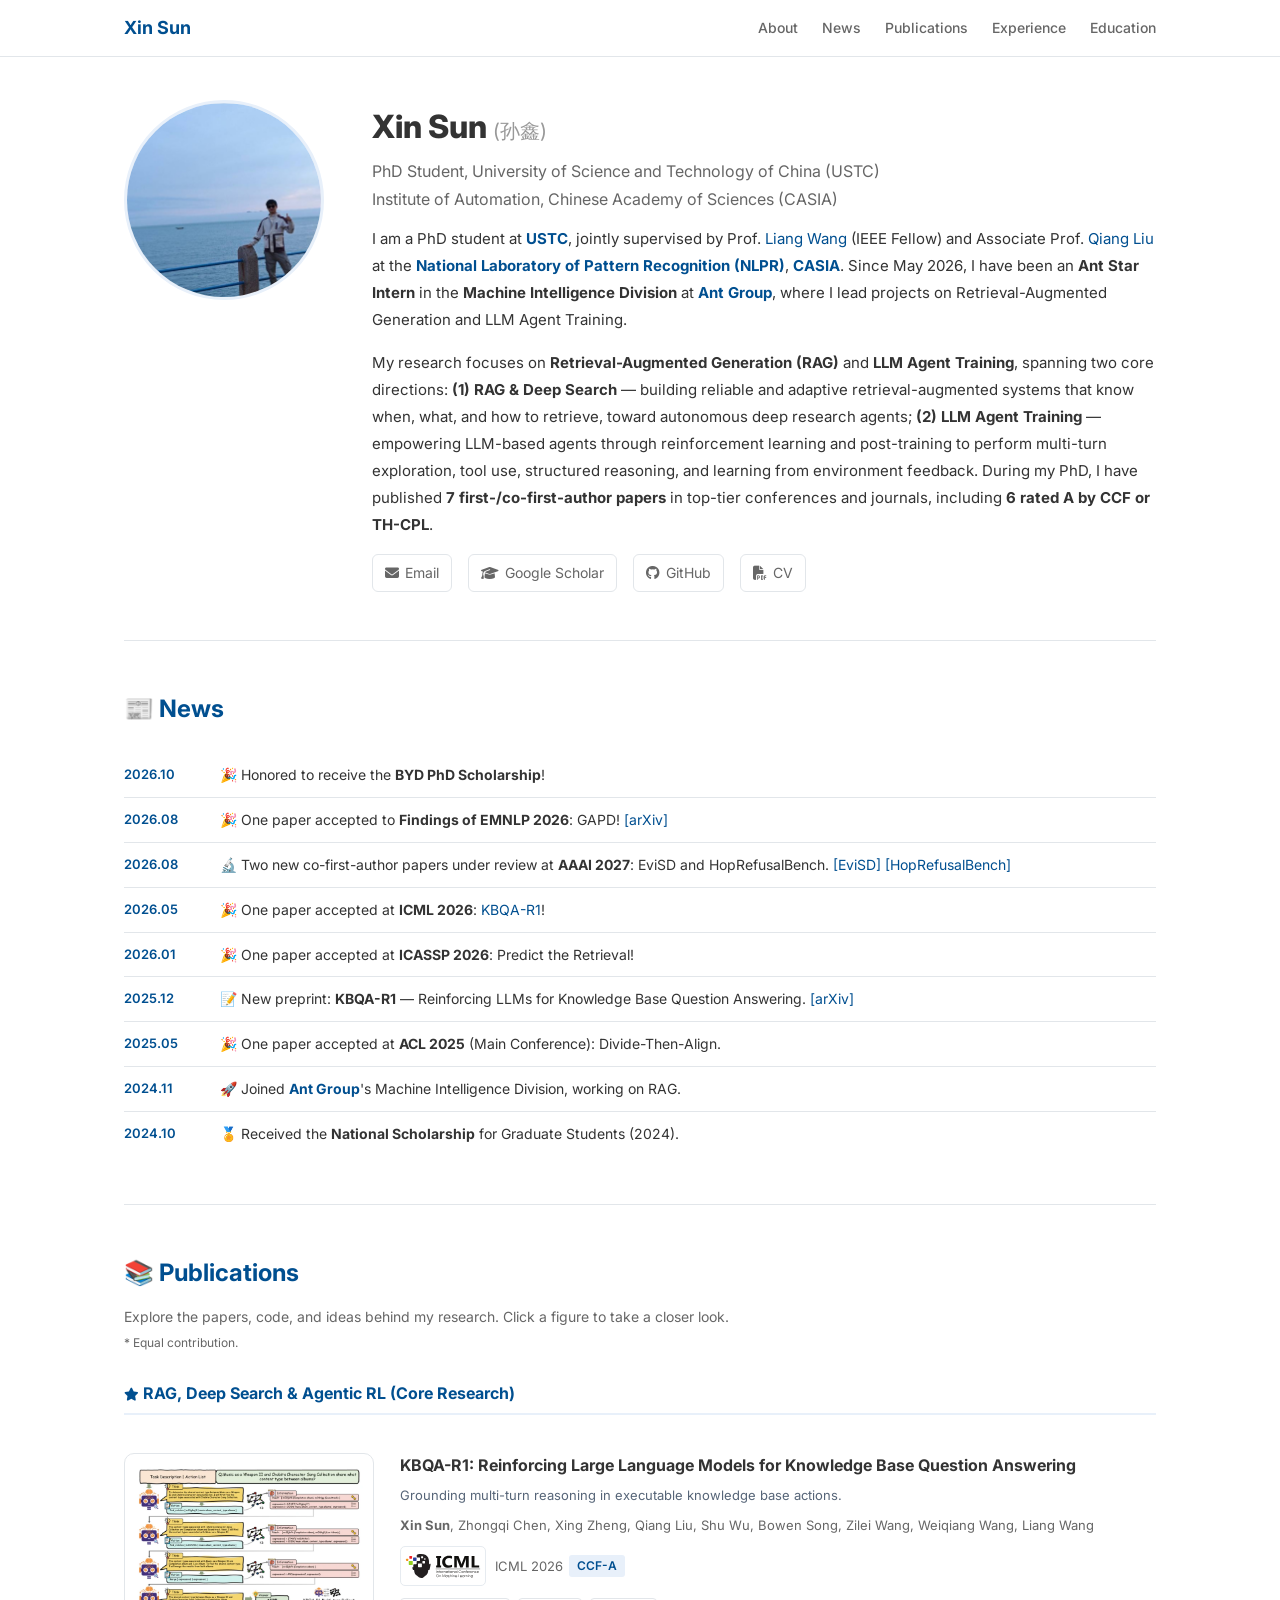
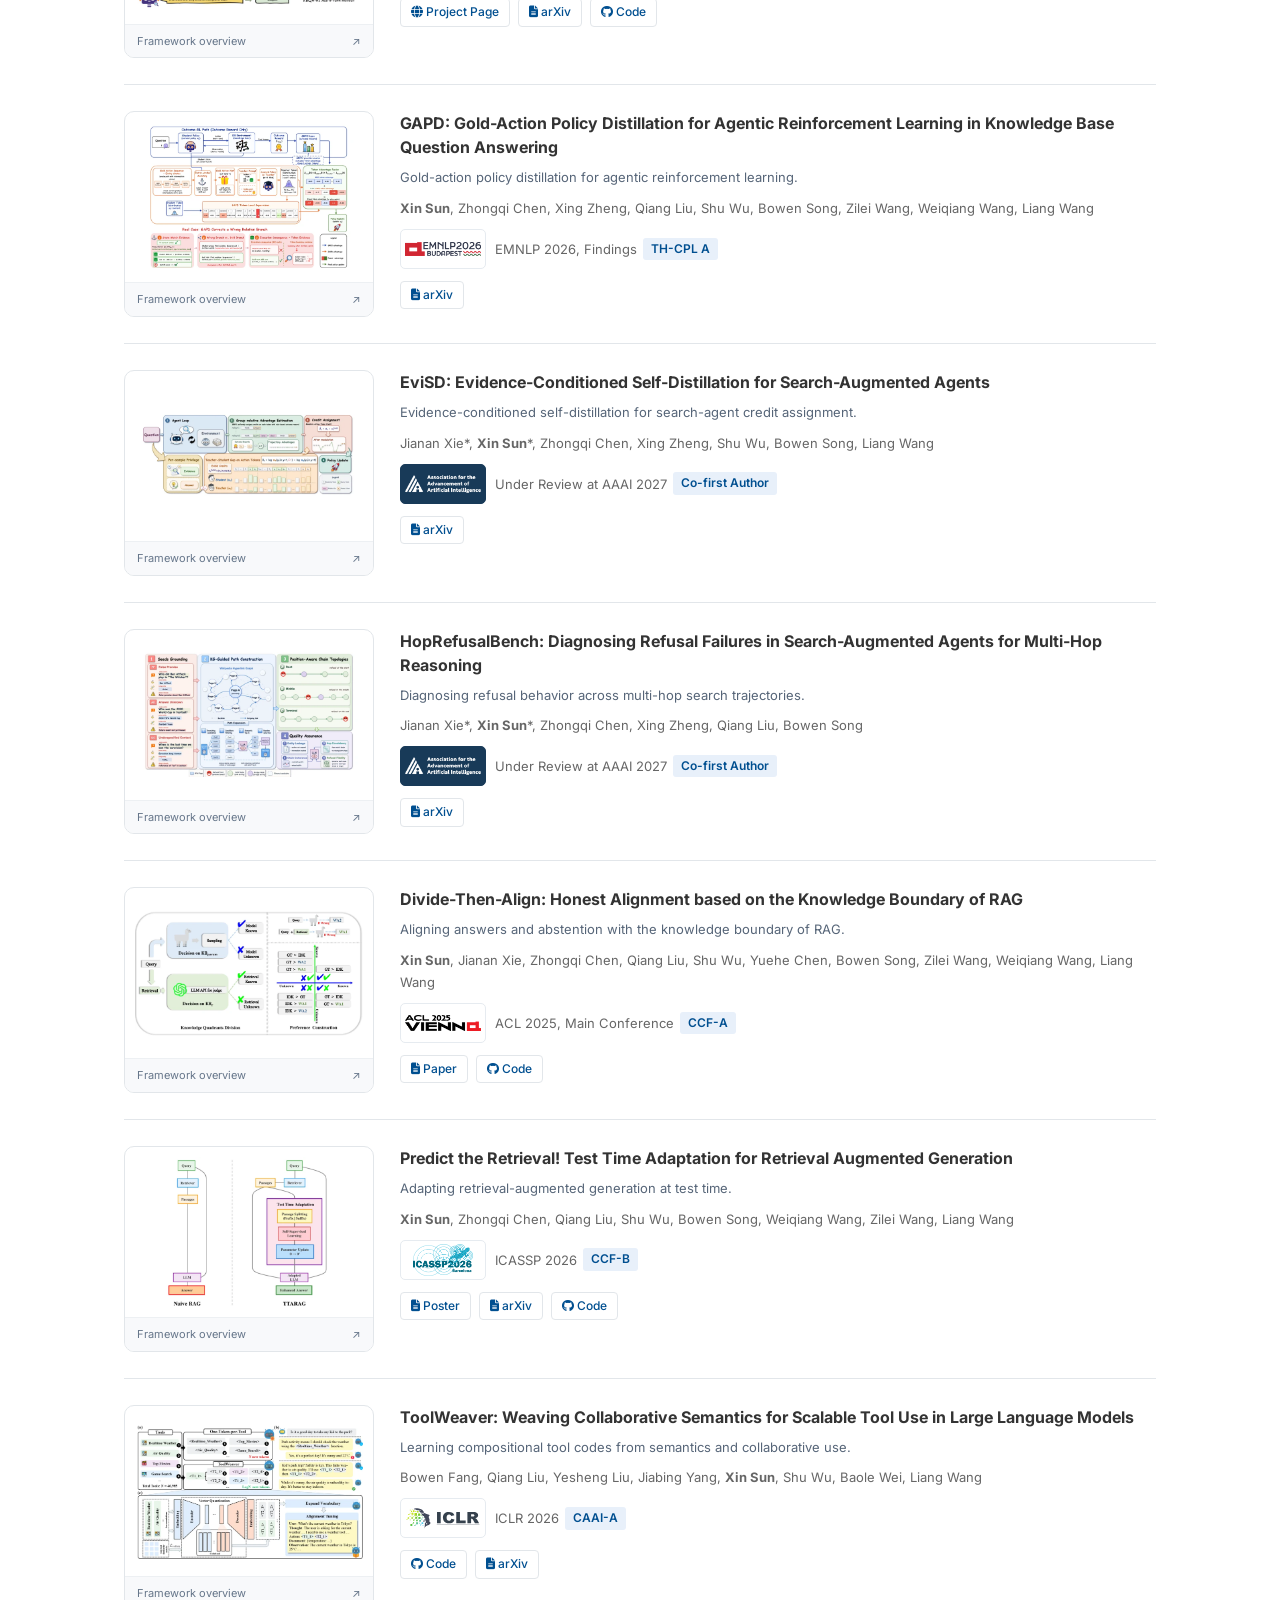
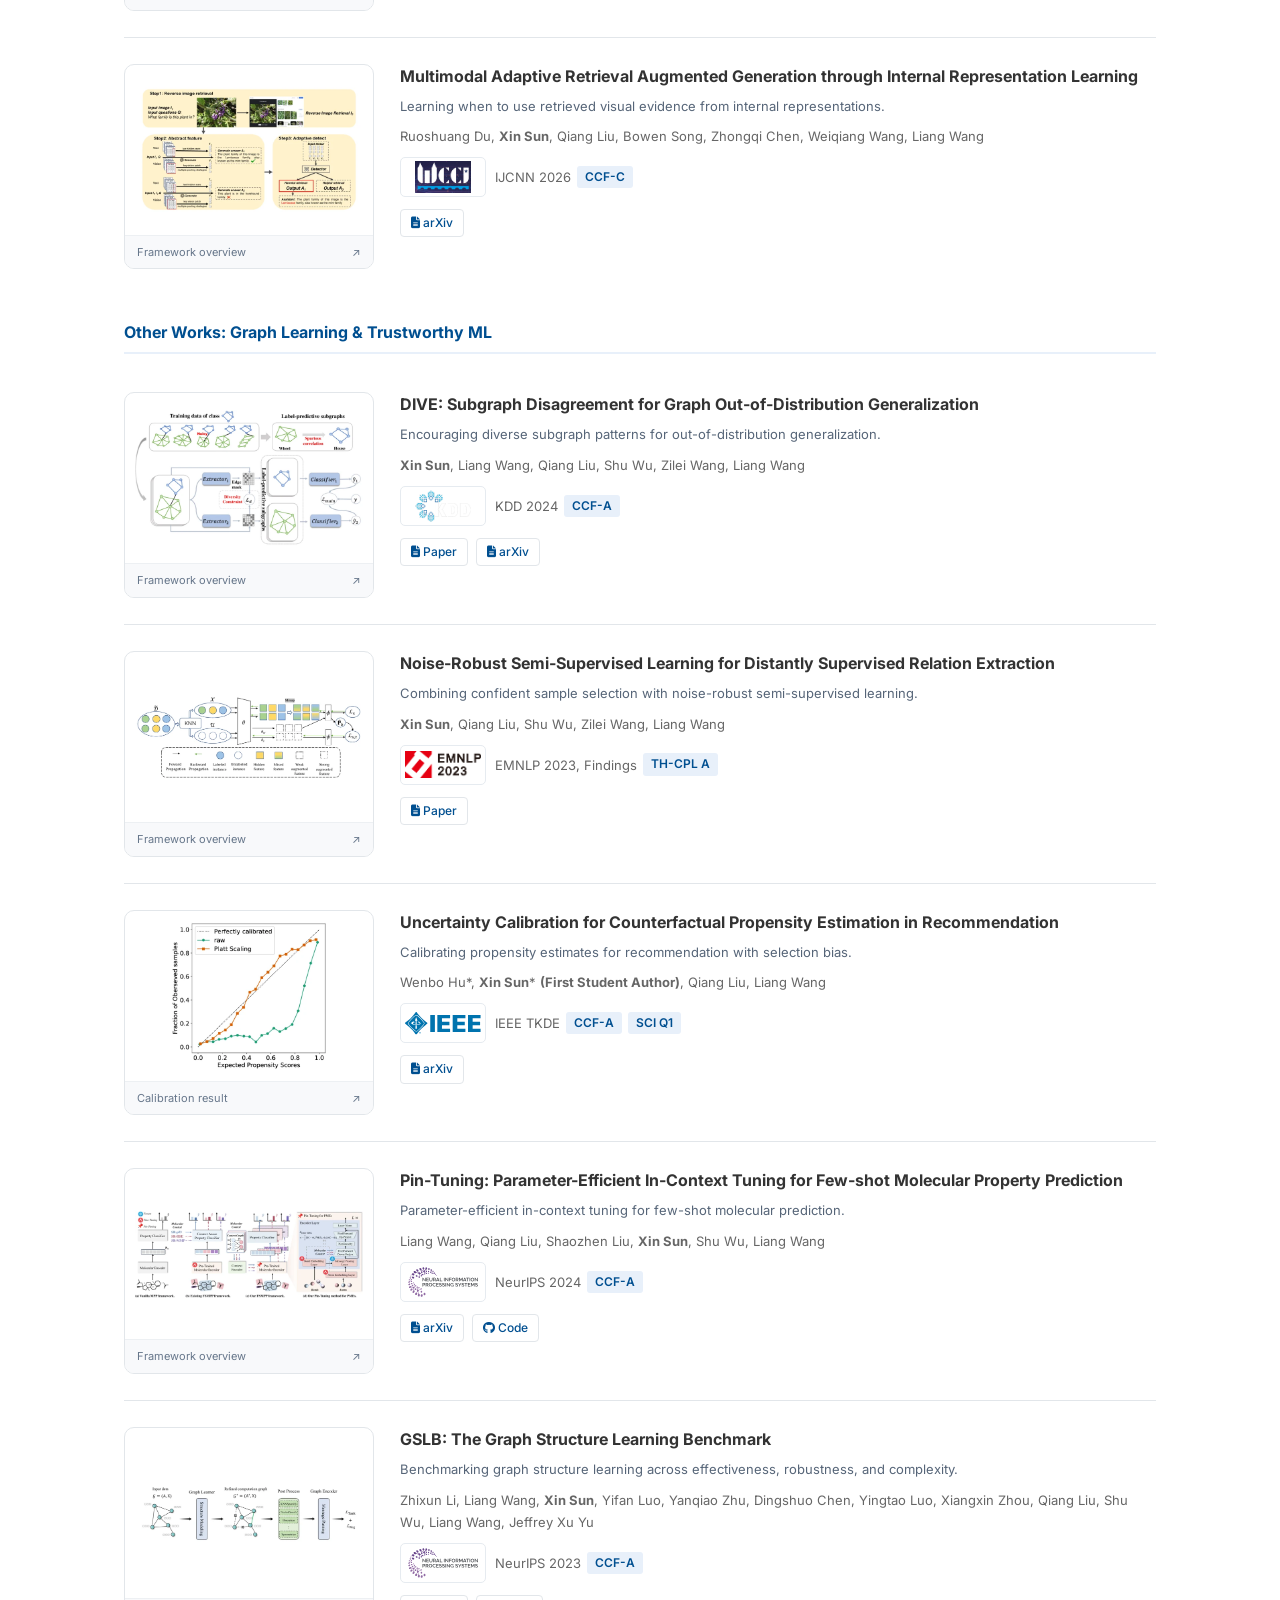
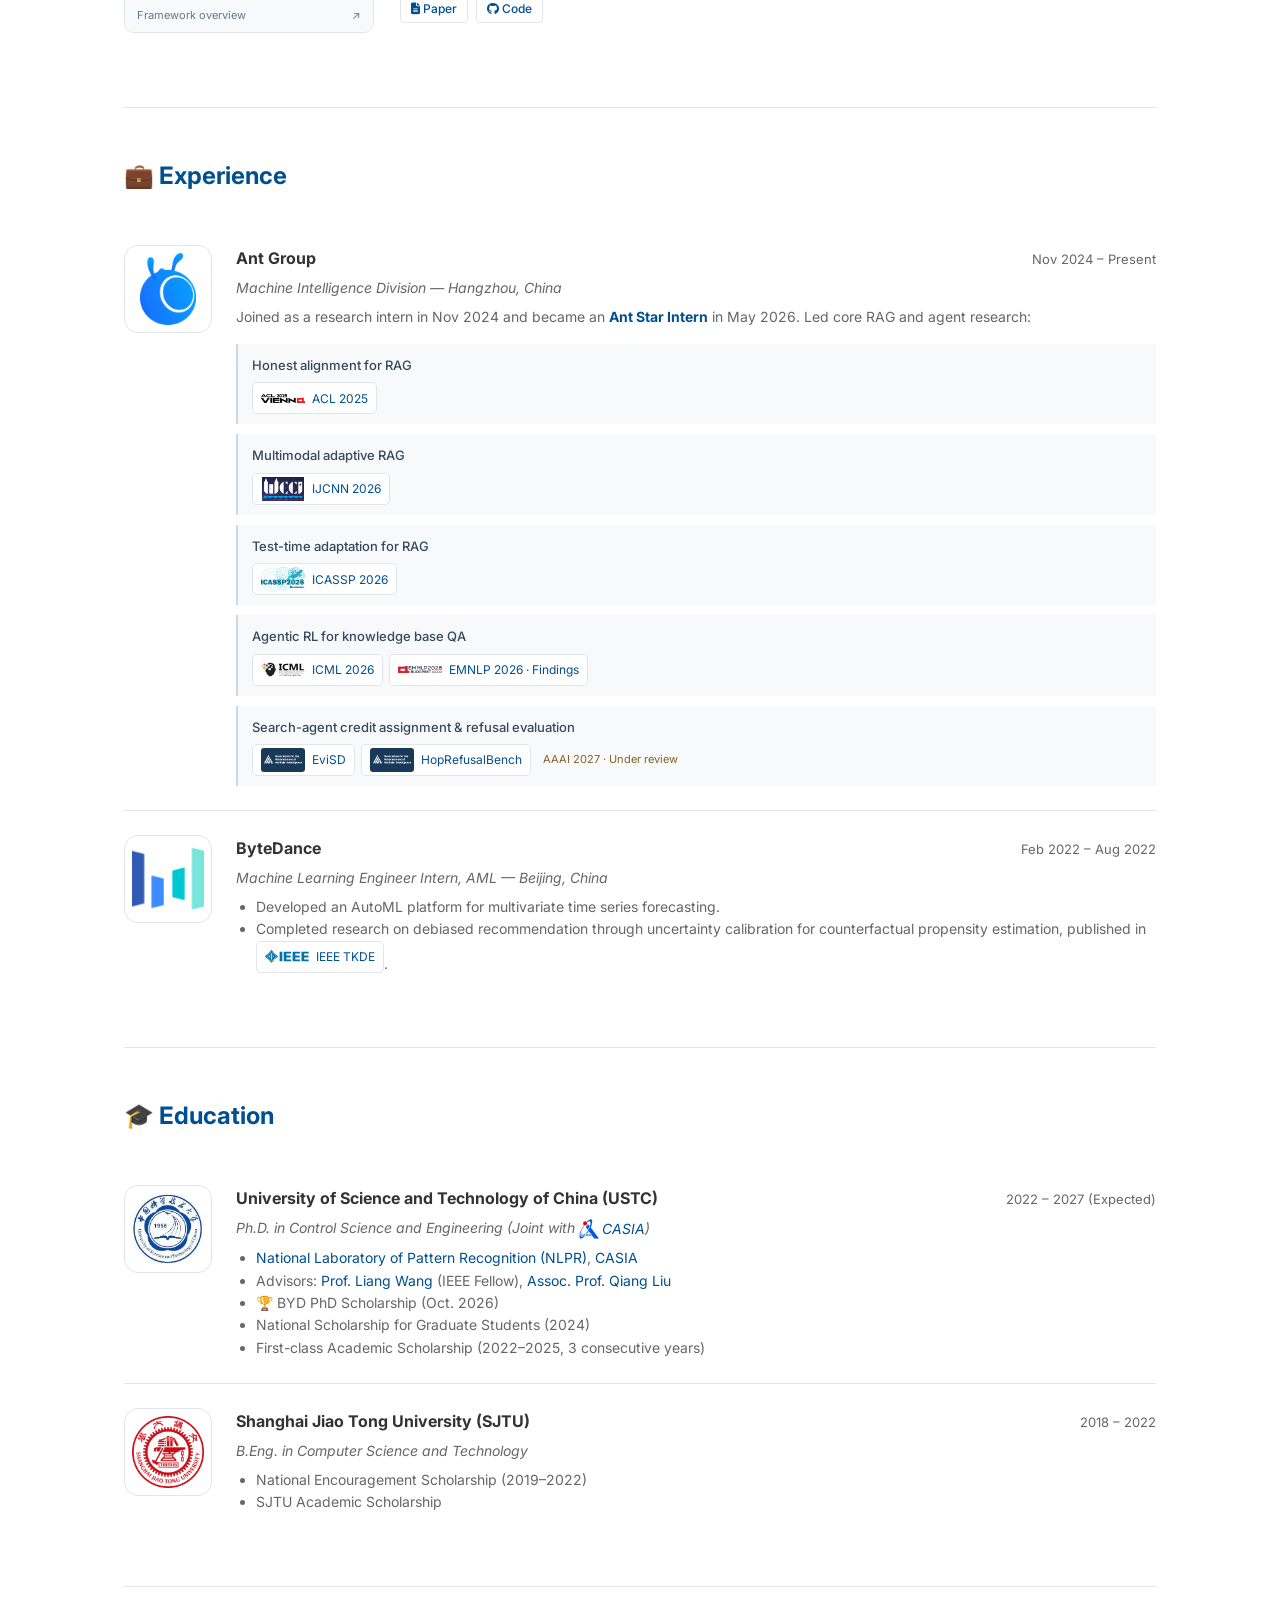
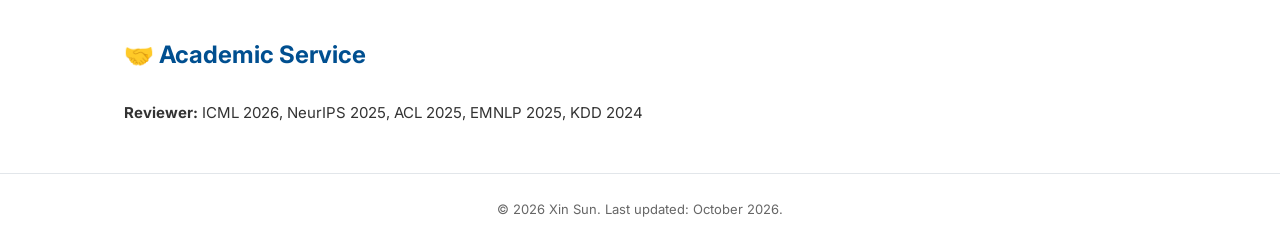
==== index.html @ b49655eb "Add expressive emoji accents across homepage" ====
<!DOCTYPE html>
<html lang="en">
<head>
  <meta charset="UTF-8">
  <meta name="viewport" content="width=device-width, initial-scale=1.0">
  <title>Xin Sun - Academic Homepage</title>
  <meta name="description" content="Xin Sun's academic homepage. PhD student at USTC &amp; CASIA and Ant Star Intern since May 2026 in Ant Group's Machine Intelligence Division, researching RAG, Agentic RL Training, and Post-Training.">
  <link rel="preconnect" href="https://fonts.googleapis.com">
  <link href="https://fonts.googleapis.com/css2?family=Inter:wght@400;500;600;700;800&amp;display=swap" rel="stylesheet">
  <link rel="stylesheet" href="https://cdnjs.cloudflare.com/ajax/libs/font-awesome/6.5.1/css/all.min.css">
  <link rel="stylesheet" href="css/style.css">
</head>
<body>
<a class="skip-link" href="#about">Skip to content</a>

<!-- ========== Nav ========== -->
<nav>
  <div class="nav-inner">
    <a href="#" class="nav-name">Xin Sun</a>
    <button class="nav-toggle" aria-label="Toggle navigation" aria-expanded="false" aria-controls="nav-links">&#9776;</button>
    <ul class="nav-links" id="nav-links">
      <li><a href="#about">About</a></li>
      <li><a href="#news">News</a></li>
      <li><a href="#publications">Publications</a></li>
      <li><a href="#experience">Experience</a></li>
      <li><a href="#education">Education</a></li>
    </ul>
  </div>
</nav>

<!-- ========== Hero / About ========== -->
<div class="container">
<section class="hero" id="about">
  <img src="images/profile.jpg" alt="Xin Sun" class="hero-photo">
  <div class="hero-info">
    <h1>Xin Sun <span style="font-size:20px; font-weight:400; color:#999;">(&#23385;&#37995;)</span></h1>
    <p class="subtitle">PhD Student, University of Science and Technology of China (USTC)<br>
    Institute of Automation, Chinese Academy of Sciences (CASIA)</p>
    <p class="bio">
      I am a PhD student at <a href="https://www.ustc.edu.cn/" target="_blank" rel="noopener noreferrer"><strong>USTC</strong></a>, jointly supervised by Prof. <a href="https://scholar.google.com/citations?user=8kzzUboAAAAJ" target="_blank" rel="noopener noreferrer">Liang Wang</a> (IEEE Fellow) and Associate Prof. <a href="https://people.ucas.edu.cn/~qiangliu" target="_blank" rel="noopener noreferrer">Qiang Liu</a> at the <a href="http://www.nlpr.ia.ac.cn/" target="_blank" rel="noopener noreferrer"><strong>National Laboratory of Pattern Recognition (NLPR)</strong></a>, <a href="https://ia.cas.cn/" target="_blank" rel="noopener noreferrer"><strong>CASIA</strong></a>. Since May 2026, I have been an <strong>Ant Star Intern</strong> in the <strong>Machine Intelligence Division</strong> at <a href="https://www.antgroup.com/" target="_blank" rel="noopener noreferrer"><strong>Ant Group</strong></a>, where I lead projects on Retrieval-Augmented Generation and LLM Agent Training.
    </p>
    <p class="bio">
      My research focuses on <strong>Retrieval-Augmented Generation (RAG)</strong> and <strong>LLM Agent Training</strong>, spanning two core directions:
      <strong>(1) RAG &amp; Deep Search</strong> &mdash; building reliable and adaptive retrieval-augmented systems that know when, what, and how to retrieve, toward autonomous deep research agents;
      <strong>(2) LLM Agent Training</strong> &mdash; empowering LLM-based agents through reinforcement learning and post-training to perform multi-turn exploration, tool use, structured reasoning, and learning from environment feedback.
      During my PhD, I have published <strong>7 first-/co-first-author papers</strong> in top-tier conferences and journals, including <strong>6 rated A by CCF or TH-CPL</strong>.
    </p>
    <div class="hero-links">
      <a href="mailto:xin.sun@cripac.ia.ac.cn"><i class="fas fa-envelope"></i> Email</a>
      <a href="https://scholar.google.com/citations?user=x2aQKE4AAAAJ" target="_blank" rel="noopener noreferrer"><i class="fas fa-graduation-cap"></i> Google Scholar</a>
      <a href="https://github.com/sunxin000" target="_blank" rel="noopener noreferrer"><i class="fab fa-github"></i> GitHub</a>
      <a href="files/resume.pdf" target="_blank" rel="noopener noreferrer"><i class="fas fa-file-pdf"></i> CV</a>
    </div>
  </div>
</section>

<!-- ========== News ========== -->
<section id="news">
  <h2 class="section-title"><span aria-hidden="true">📰</span> News</h2>
  <ul class="news-list">
    <li><span class="news-date">2026.10</span> <span>🎉 Honored to receive the <strong>BYD PhD Scholarship</strong>!</span></li>
    <li><span class="news-date">2026.08</span> <span>🎉 One paper accepted to <strong>Findings of EMNLP 2026</strong>: GAPD! <a href="https://arxiv.org/abs/2605.29584" target="_blank" rel="noopener noreferrer">[arXiv]</a></span></li>
    <li><span class="news-date">2026.08</span> <span>🔬 Two new co-first-author papers under review at <strong>AAAI 2027</strong>: EviSD and HopRefusalBench. <a href="https://arxiv.org/abs/2608.01359" target="_blank" rel="noopener noreferrer">[EviSD]</a> <a href="https://arxiv.org/abs/2608.01358" target="_blank" rel="noopener noreferrer">[HopRefusalBench]</a></span></li>
    <li><span class="news-date">2026.05</span> <span>🎉 One paper accepted at <strong>ICML 2026</strong>: <a href="https://sunxin000.github.io/KBQA-R1/" target="_blank" rel="noopener noreferrer">KBQA-R1</a>!</span></li>
    <li><span class="news-date">2026.01</span> <span>🎉 One paper accepted at <strong>ICASSP 2026</strong>: Predict the Retrieval!</span></li>
    <li><span class="news-date">2025.12</span> <span>📝 New preprint: <strong>KBQA-R1</strong> &mdash; Reinforcing LLMs for Knowledge Base Question Answering. <a href="https://arxiv.org/abs/2512.10999" target="_blank" rel="noopener noreferrer">[arXiv]</a></span></li>
    <li><span class="news-date">2025.05</span> <span>🎉 One paper accepted at <strong>ACL 2025</strong> (Main Conference): Divide-Then-Align.</span></li>
    <li><span class="news-date">2024.11</span> <span>🚀 Joined <a href="https://www.antgroup.com/" target="_blank" rel="noopener noreferrer"><strong>Ant Group</strong></a>'s Machine Intelligence Division, working on RAG.</span></li>
    <li><span class="news-date">2024.10</span> <span>🏅 Received the <strong>National Scholarship</strong> for Graduate Students (2024).</span></li>
  </ul>
</section>

<!-- ========== Publications ========== -->
<section id="publications">
  <h2 class="section-title"><span aria-hidden="true">📚</span> Publications</h2>
  <p class="section-note">Explore the papers, code, and ideas behind my research. Click a figure to take a closer look. <span>* Equal contribution.</span></p>

  <div class="pub-group-title"><i class="fas fa-star" style="font-size:13px;"></i> RAG, Deep Search &amp; Agentic RL (Core Research)</div>
  <ul class="pub-list">

    <li class="pub-item" id="pub-kbqa-r1">
      <a class="pub-figure" href="images/publications/kbqa-r1.webp" data-figure data-caption="KBQA-R1: Reinforcing Large Language Models for Knowledge Base Question Answering — Framework overview" aria-label="Enlarge KBQA-R1: Reinforcing Large Language Models for Knowledge Base Question Answering figure">
        <img src="images/publications/kbqa-r1-thumb.webp" alt="Grounding multi-turn reasoning in executable knowledge base actions. Framework overview from the paper." width="680" height="460" loading="lazy" decoding="async">
        <span>Framework overview <span aria-hidden="true">↗</span></span>
      </a>
      <div class="pub-details"><h3 class="pub-title"><a href="https://arxiv.org/abs/2512.10999" target="_blank" rel="noopener noreferrer">KBQA-R1: Reinforcing Large Language Models for Knowledge Base Question Answering</a></h3>
      <p class="pub-summary">Grounding multi-turn reasoning in executable knowledge base actions.</p>
      <div class="pub-authors"><strong>Xin Sun</strong>, Zhongqi Chen, Xing Zheng, Qiang Liu, Shu Wu, Bowen Song, Zilei Wang, Weiqiang Wang, Liang Wang</div>
      <div class="pub-venue"><a href="https://icml.cc/Conferences/2026" class="venue-logo" target="_blank" rel="noopener noreferrer"><img src="images/logos/icml.svg" alt="ICML logo" loading="lazy" width="76" height="32"></a>ICML 2026 <span class="venue-tag">CCF-A</span></div>
      <div class="pub-links">
        <a href="https://sunxin000.github.io/KBQA-R1/" target="_blank" rel="noopener noreferrer"><i class="fas fa-globe" aria-hidden="true"></i> Project Page</a>
        <a href="https://arxiv.org/abs/2512.10999" target="_blank" rel="noopener noreferrer"><i class="fas fa-file-alt"></i> arXiv</a>
        <a href="https://github.com/sunxin000/kbqa-r1" target="_blank" rel="noopener noreferrer"><i class="fab fa-github"></i> Code</a>
      </div></div>
    </li>

    <li class="pub-item" id="pub-gapd">
      <a class="pub-figure" href="images/publications/gapd.webp" data-figure data-caption="GAPD: Gold-Action Policy Distillation for Agentic Reinforcement Learning in Knowledge Base Question Answering — Framework overview" aria-label="Enlarge GAPD: Gold-Action Policy Distillation for Agentic Reinforcement Learning in Knowledge Base Question Answering figure">
        <img src="images/publications/gapd-thumb.webp" alt="Gold-action policy distillation for agentic reinforcement learning. Framework overview from the paper." width="680" height="460" loading="lazy" decoding="async">
        <span>Framework overview <span aria-hidden="true">↗</span></span>
      </a>
      <div class="pub-details"><h3 class="pub-title"><a href="https://arxiv.org/abs/2605.29584" target="_blank" rel="noopener noreferrer">GAPD: Gold-Action Policy Distillation for Agentic Reinforcement Learning in Knowledge Base Question Answering</a></h3>
      <p class="pub-summary">Gold-action policy distillation for agentic reinforcement learning.</p>
      <div class="pub-authors"><strong>Xin Sun</strong>, Zhongqi Chen, Xing Zheng, Qiang Liu, Shu Wu, Bowen Song, Zilei Wang, Weiqiang Wang, Liang Wang</div>
      <div class="pub-venue"><a href="https://2026.emnlp.org/" class="venue-logo" target="_blank" rel="noopener noreferrer"><img src="images/logos/emnlp2026.png" alt="EMNLP logo" loading="lazy" width="76" height="32"></a>EMNLP 2026, Findings <span class="venue-tag">TH-CPL A</span></div>
      <div class="pub-links">
        <a href="https://arxiv.org/abs/2605.29584" target="_blank" rel="noopener noreferrer"><i class="fas fa-file-alt"></i> arXiv</a>
      </div></div>
    </li>

    <li class="pub-item" id="pub-evisd">
      <a class="pub-figure" href="images/publications/evisd.webp" data-figure data-caption="EviSD: Evidence-Conditioned Self-Distillation for Search-Augmented Agents — Framework overview" aria-label="Enlarge EviSD: Evidence-Conditioned Self-Distillation for Search-Augmented Agents figure">
        <img src="images/publications/evisd-thumb.webp" alt="Evidence-conditioned self-distillation for search-agent credit assignment. Framework overview from the paper." width="680" height="460" loading="lazy" decoding="async">
        <span>Framework overview <span aria-hidden="true">↗</span></span>
      </a>
      <div class="pub-details"><h3 class="pub-title"><a href="https://arxiv.org/abs/2608.01359" target="_blank" rel="noopener noreferrer">EviSD: Evidence-Conditioned Self-Distillation for Search-Augmented Agents</a></h3>
      <p class="pub-summary">Evidence-conditioned self-distillation for search-agent credit assignment.</p>
      <div class="pub-authors">Jianan Xie*, <strong>Xin Sun</strong>*, Zhongqi Chen, Xing Zheng, Shu Wu, Bowen Song, Liang Wang</div>
      <div class="pub-venue"><a href="https://aaai.org/" class="venue-logo venue-logo-dark" target="_blank" rel="noopener noreferrer"><img src="images/logos/aaai.png" alt="AAAI logo" loading="lazy" width="76" height="32"></a>Under Review at AAAI 2027 <span class="venue-tag">Co-first Author</span></div>
      <div class="pub-links">
        <a href="https://arxiv.org/abs/2608.01359" target="_blank" rel="noopener noreferrer"><i class="fas fa-file-alt"></i> arXiv</a>
      </div></div>
    </li>

    <li class="pub-item" id="pub-hoprefusalbench">
      <a class="pub-figure" href="images/publications/hoprefusalbench.webp" data-figure data-caption="HopRefusalBench: Diagnosing Refusal Failures in Search-Augmented Agents for Multi-Hop Reasoning — Framework overview" aria-label="Enlarge HopRefusalBench: Diagnosing Refusal Failures in Search-Augmented Agents for Multi-Hop Reasoning figure">
        <img src="images/publications/hoprefusalbench-thumb.webp" alt="Diagnosing refusal behavior across multi-hop search trajectories. Framework overview from the paper." width="680" height="460" loading="lazy" decoding="async">
        <span>Framework overview <span aria-hidden="true">↗</span></span>
      </a>
      <div class="pub-details"><h3 class="pub-title"><a href="https://arxiv.org/abs/2608.01358" target="_blank" rel="noopener noreferrer">HopRefusalBench: Diagnosing Refusal Failures in Search-Augmented Agents for Multi-Hop Reasoning</a></h3>
      <p class="pub-summary">Diagnosing refusal behavior across multi-hop search trajectories.</p>
      <div class="pub-authors">Jianan Xie*, <strong>Xin Sun</strong>*, Zhongqi Chen, Xing Zheng, Qiang Liu, Bowen Song</div>
      <div class="pub-venue"><a href="https://aaai.org/" class="venue-logo venue-logo-dark" target="_blank" rel="noopener noreferrer"><img src="images/logos/aaai.png" alt="AAAI logo" loading="lazy" width="76" height="32"></a>Under Review at AAAI 2027 <span class="venue-tag">Co-first Author</span></div>
      <div class="pub-links">
        <a href="https://arxiv.org/abs/2608.01358" target="_blank" rel="noopener noreferrer"><i class="fas fa-file-alt"></i> arXiv</a>
      </div></div>
    </li>

    <li class="pub-item" id="pub-divide-then-align">
      <a class="pub-figure" href="images/publications/divide-then-align.webp" data-figure data-caption="Divide-Then-Align: Honest Alignment based on the Knowledge Boundary of RAG — Framework overview" aria-label="Enlarge Divide-Then-Align: Honest Alignment based on the Knowledge Boundary of RAG figure">
        <img src="images/publications/divide-then-align-thumb.webp" alt="Aligning answers and abstention with the knowledge boundary of RAG. Framework overview from the paper." width="680" height="460" loading="lazy" decoding="async">
        <span>Framework overview <span aria-hidden="true">↗</span></span>
      </a>
      <div class="pub-details"><h3 class="pub-title"><a href="https://aclanthology.org/2025.acl-long.561/" target="_blank" rel="noopener noreferrer">Divide-Then-Align: Honest Alignment based on the Knowledge Boundary of RAG</a></h3>
      <p class="pub-summary">Aligning answers and abstention with the knowledge boundary of RAG.</p>
      <div class="pub-authors"><strong>Xin Sun</strong>, Jianan Xie, Zhongqi Chen, Qiang Liu, Shu Wu, Yuehe Chen, Bowen Song, Zilei Wang, Weiqiang Wang, Liang Wang</div>
      <div class="pub-venue"><a href="https://2025.aclweb.org/" class="venue-logo" target="_blank" rel="noopener noreferrer"><img src="images/logos/acl2025.png" alt="ACL logo" loading="lazy" width="76" height="32"></a>ACL 2025, Main Conference <span class="venue-tag">CCF-A</span></div>
      <div class="pub-links">
        <a href="https://aclanthology.org/2025.acl-long.561/" target="_blank" rel="noopener noreferrer"><i class="fas fa-file-alt"></i> Paper</a>
        <a href="https://github.com/JiananXie/Divide-Then-Align" target="_blank" rel="noopener noreferrer"><i class="fab fa-github"></i> Code</a>
      </div></div>
    </li>

    <li class="pub-item" id="pub-ttarag">
      <a class="pub-figure" href="images/publications/ttarag.webp" data-figure data-caption="Predict the Retrieval! Test Time Adaptation for Retrieval Augmented Generation — Framework overview" aria-label="Enlarge Predict the Retrieval! Test Time Adaptation for Retrieval Augmented Generation figure">
        <img src="images/publications/ttarag-thumb.webp" alt="Adapting retrieval-augmented generation at test time. Framework overview from the paper." width="680" height="460" loading="lazy" decoding="async">
        <span>Framework overview <span aria-hidden="true">↗</span></span>
      </a>
      <div class="pub-details"><h3 class="pub-title"><a href="https://arxiv.org/abs/2601.11443" target="_blank" rel="noopener noreferrer">Predict the Retrieval! Test Time Adaptation for Retrieval Augmented Generation</a></h3>
      <p class="pub-summary">Adapting retrieval-augmented generation at test time.</p>
      <div class="pub-authors"><strong>Xin Sun</strong>, Zhongqi Chen, Qiang Liu, Shu Wu, Bowen Song, Weiqiang Wang, Zilei Wang, Liang Wang</div>
      <div class="pub-venue"><a href="https://2026.ieeeicassp.org/" class="venue-logo" target="_blank" rel="noopener noreferrer"><img src="images/logos/icassp2026.png" alt="ICASSP logo" loading="lazy" width="76" height="32"></a>ICASSP 2026 <span class="venue-tag">CCF-B</span></div>
      <div class="pub-links"><a href="files/ttarag-poster.pdf" target="_blank" rel="noopener noreferrer"><i class="fas fa-file-alt" aria-hidden="true"></i> Poster</a>
        <a href="https://arxiv.org/abs/2601.11443" target="_blank" rel="noopener noreferrer"><i class="fas fa-file-alt"></i> arXiv</a>
        <a href="https://github.com/sunxin000/TTARAG" target="_blank" rel="noopener noreferrer"><i class="fab fa-github"></i> Code</a>
      </div></div>
    </li>

    <li class="pub-item" id="pub-toolweaver">
      <a class="pub-figure" href="images/publications/toolweaver.webp" data-figure data-caption="ToolWeaver: Weaving Collaborative Semantics for Scalable Tool Use in Large Language Models — Framework overview" aria-label="Enlarge ToolWeaver: Weaving Collaborative Semantics for Scalable Tool Use in Large Language Models figure">
        <img src="images/publications/toolweaver-thumb.webp" alt="Learning compositional tool codes from semantics and collaborative use. Framework overview from the paper." width="680" height="460" loading="lazy" decoding="async">
        <span>Framework overview <span aria-hidden="true">↗</span></span>
      </a>
      <div class="pub-details"><h3 class="pub-title"><a href="https://arxiv.org/abs/2601.21947" target="_blank" rel="noopener noreferrer">ToolWeaver: Weaving Collaborative Semantics for Scalable Tool Use in Large Language Models</a></h3>
      <p class="pub-summary">Learning compositional tool codes from semantics and collaborative use.</p>
      <div class="pub-authors">Bowen Fang, Qiang Liu, Yesheng Liu, Jiabing Yang, <strong>Xin Sun</strong>, Shu Wu, Baole Wei, Liang Wang</div>
      <div class="pub-venue"><a href="https://iclr.cc/Conferences/2026" class="venue-logo" target="_blank" rel="noopener noreferrer"><img src="images/logos/iclr.svg" alt="ICLR logo" loading="lazy" width="76" height="32"></a>ICLR 2026 <span class="venue-tag">CAAI-A</span></div>
      <div class="pub-links"><a href="https://github.com/Fwibo/ToolWeaver" target="_blank" rel="noopener noreferrer"><i class="fab fa-github" aria-hidden="true"></i> Code</a>
        <a href="https://arxiv.org/abs/2601.21947" target="_blank" rel="noopener noreferrer"><i class="fas fa-file-alt"></i> arXiv</a>
      </div></div>
    </li>

    <li class="pub-item" id="pub-multimodal-rag">
      <a class="pub-figure" href="images/publications/multimodal-rag.webp" data-figure data-caption="Multimodal Adaptive Retrieval Augmented Generation through Internal Representation Learning — Framework overview" aria-label="Enlarge Multimodal Adaptive Retrieval Augmented Generation through Internal Representation Learning figure">
        <img src="images/publications/multimodal-rag-thumb.webp" alt="Learning when to use retrieved visual evidence from internal representations. Framework overview from the paper." width="680" height="460" loading="lazy" decoding="async">
        <span>Framework overview <span aria-hidden="true">↗</span></span>
      </a>
      <div class="pub-details"><h3 class="pub-title"><a href="https://arxiv.org/abs/2603.00511" target="_blank" rel="noopener noreferrer">Multimodal Adaptive Retrieval Augmented Generation through Internal Representation Learning</a></h3>
      <p class="pub-summary">Learning when to use retrieved visual evidence from internal representations.</p>
      <div class="pub-authors">Ruoshuang Du, <strong>Xin Sun</strong>, Qiang Liu, Bowen Song, Zhongqi Chen, Weiqiang Wang, Liang Wang</div>
      <div class="pub-venue"><a href="https://attend.ieee.org/wcci-2026/" class="venue-logo" target="_blank" rel="noopener noreferrer"><img src="images/logos/wcci2026.png" alt="WCCI 2026 logo (IJCNN host congress)" loading="lazy" width="76" height="32"></a>IJCNN 2026 <span class="venue-tag">CCF-C</span></div>
      <div class="pub-links">
        <a href="https://arxiv.org/abs/2603.00511" target="_blank" rel="noopener noreferrer"><i class="fas fa-file-alt"></i> arXiv</a>
      </div></div>
    </li>

  </ul>

  <div class="pub-group-title">Other Works: Graph Learning &amp; Trustworthy ML</div>
  <ul class="pub-list">

    <li class="pub-item" id="pub-dive">
      <a class="pub-figure" href="images/publications/dive.webp" data-figure data-caption="DIVE: Subgraph Disagreement for Graph Out-of-Distribution Generalization — Framework overview" aria-label="Enlarge DIVE: Subgraph Disagreement for Graph Out-of-Distribution Generalization figure">
        <img src="images/publications/dive-thumb.webp" alt="Encouraging diverse subgraph patterns for out-of-distribution generalization. Framework overview from the paper." width="680" height="460" loading="lazy" decoding="async">
        <span>Framework overview <span aria-hidden="true">↗</span></span>
      </a>
      <div class="pub-details"><h3 class="pub-title"><a href="https://doi.org/10.1145/3637528.3671878" target="_blank" rel="noopener noreferrer">DIVE: Subgraph Disagreement for Graph Out-of-Distribution Generalization</a></h3>
      <p class="pub-summary">Encouraging diverse subgraph patterns for out-of-distribution generalization.</p>
      <div class="pub-authors"><strong>Xin Sun</strong>, Liang Wang, Qiang Liu, Shu Wu, Zilei Wang, Liang Wang</div>
      <div class="pub-venue"><a href="https://kdd2024.kdd.org/" class="venue-logo" target="_blank" rel="noopener noreferrer"><img src="images/logos/kdd.png" alt="KDD logo" loading="lazy" width="76" height="32"></a>KDD 2024 <span class="venue-tag">CCF-A</span></div>
      <div class="pub-links"><a href="https://doi.org/10.1145/3637528.3671878" target="_blank" rel="noopener noreferrer"><i class="fas fa-file-alt" aria-hidden="true"></i> Paper</a><a href="https://arxiv.org/abs/2408.04400" target="_blank" rel="noopener noreferrer"><i class="fas fa-file-alt" aria-hidden="true"></i> arXiv</a></div></div>
    </li>

    <li class="pub-item" id="pub-sslre">
      <a class="pub-figure" href="images/publications/sslre.webp" data-figure data-caption="Noise-Robust Semi-Supervised Learning for Distantly Supervised Relation Extraction — Framework overview" aria-label="Enlarge Noise-Robust Semi-Supervised Learning for Distantly Supervised Relation Extraction figure">
        <img src="images/publications/sslre-thumb.webp" alt="Combining confident sample selection with noise-robust semi-supervised learning. Framework overview from the paper." width="680" height="460" loading="lazy" decoding="async">
        <span>Framework overview <span aria-hidden="true">↗</span></span>
      </a>
      <div class="pub-details"><h3 class="pub-title"><a href="https://aclanthology.org/2023.findings-emnlp.876/" target="_blank" rel="noopener noreferrer">Noise-Robust Semi-Supervised Learning for Distantly Supervised Relation Extraction</a></h3>
      <p class="pub-summary">Combining confident sample selection with noise-robust semi-supervised learning.</p>
      <div class="pub-authors"><strong>Xin Sun</strong>, Qiang Liu, Shu Wu, Zilei Wang, Liang Wang</div>
      <div class="pub-venue"><a href="https://2023.emnlp.org/" class="venue-logo" target="_blank" rel="noopener noreferrer"><img src="images/logos/emnlp2023.png" alt="EMNLP logo" loading="lazy" width="76" height="32"></a>EMNLP 2023, Findings <span class="venue-tag">TH-CPL A</span></div>
      <div class="pub-links"><a href="https://aclanthology.org/2023.findings-emnlp.876/" target="_blank" rel="noopener noreferrer"><i class="fas fa-file-alt" aria-hidden="true"></i> Paper</a></div></div>
    </li>

    <li class="pub-item" id="pub-uncertainty-calibration">
      <a class="pub-figure" href="images/publications/uncertainty-calibration.webp" data-figure data-caption="Uncertainty Calibration for Counterfactual Propensity Estimation in Recommendation — Calibration result" aria-label="Enlarge Uncertainty Calibration for Counterfactual Propensity Estimation in Recommendation figure">
        <img src="images/publications/uncertainty-calibration-thumb.webp" alt="Calibrating propensity estimates for recommendation with selection bias. Calibration result from the paper." width="680" height="460" loading="lazy" decoding="async">
        <span>Calibration result <span aria-hidden="true">↗</span></span>
      </a>
      <div class="pub-details"><h3 class="pub-title"><a href="https://arxiv.org/abs/2303.12973" target="_blank" rel="noopener noreferrer">Uncertainty Calibration for Counterfactual Propensity Estimation in Recommendation</a></h3>
      <p class="pub-summary">Calibrating propensity estimates for recommendation with selection bias.</p>
      <div class="pub-authors">Wenbo Hu*, <strong>Xin Sun</strong>* <strong>(First Student Author)</strong>, Qiang Liu, Liang Wang</div>
      <div class="pub-venue"><a href="https://www.computer.org/csdl/journal/tk" class="venue-logo" target="_blank" rel="noopener noreferrer"><img src="images/logos/ieee.svg" alt="IEEE TKDE logo" loading="lazy" width="76" height="32"></a>IEEE TKDE <span class="venue-tag">CCF-A</span> <span class="venue-tag">SCI Q1</span></div>
      <div class="pub-links"><a href="https://arxiv.org/abs/2303.12973" target="_blank" rel="noopener noreferrer"><i class="fas fa-file-alt" aria-hidden="true"></i> arXiv</a></div></div>
    </li>

    <li class="pub-item" id="pub-pin-tuning">
      <a class="pub-figure" href="images/publications/pin-tuning.webp" data-figure data-caption="Pin-Tuning: Parameter-Efficient In-Context Tuning for Few-shot Molecular Property Prediction — Framework overview" aria-label="Enlarge Pin-Tuning: Parameter-Efficient In-Context Tuning for Few-shot Molecular Property Prediction figure">
        <img src="images/publications/pin-tuning-thumb.webp" alt="Parameter-efficient in-context tuning for few-shot molecular prediction. Framework overview from the paper." width="680" height="460" loading="lazy" decoding="async">
        <span>Framework overview <span aria-hidden="true">↗</span></span>
      </a>
      <div class="pub-details"><h3 class="pub-title"><a href="https://arxiv.org/abs/2411.01158" target="_blank" rel="noopener noreferrer">Pin-Tuning: Parameter-Efficient In-Context Tuning for Few-shot Molecular Property Prediction</a></h3>
      <p class="pub-summary">Parameter-efficient in-context tuning for few-shot molecular prediction.</p>
      <div class="pub-authors">Liang Wang, Qiang Liu, Shaozhen Liu, <strong>Xin Sun</strong>, Shu Wu, Liang Wang</div>
      <div class="pub-venue"><a href="https://neurips.cc/Conferences/2024" class="venue-logo" target="_blank" rel="noopener noreferrer"><img src="images/logos/neurips.svg" alt="NeurIPS logo" loading="lazy" width="76" height="32"></a>NeurIPS 2024 <span class="venue-tag">CCF-A</span></div>
      <div class="pub-links"><a href="https://arxiv.org/abs/2411.01158" target="_blank" rel="noopener noreferrer"><i class="fas fa-file-alt" aria-hidden="true"></i> arXiv</a><a href="https://github.com/CRIPAC-DIG/Pin-Tuning" target="_blank" rel="noopener noreferrer"><i class="fab fa-github" aria-hidden="true"></i> Code</a></div></div>
    </li>

    <li class="pub-item" id="pub-gslb">
      <a class="pub-figure" href="images/publications/gslb.webp" data-figure data-caption="GSLB: The Graph Structure Learning Benchmark — Framework overview" aria-label="Enlarge GSLB: The Graph Structure Learning Benchmark figure">
        <img src="images/publications/gslb-thumb.webp" alt="Benchmarking graph structure learning across effectiveness, robustness, and complexity. Framework overview from the paper." width="680" height="460" loading="lazy" decoding="async">
        <span>Framework overview <span aria-hidden="true">↗</span></span>
      </a>
      <div class="pub-details"><h3 class="pub-title"><a href="https://proceedings.neurips.cc/paper_files/paper/2023/hash/60bc87f3cf5257579435d92ec12c761b-Abstract-Datasets_and_Benchmarks.html" target="_blank" rel="noopener noreferrer">GSLB: The Graph Structure Learning Benchmark</a></h3>
      <p class="pub-summary">Benchmarking graph structure learning across effectiveness, robustness, and complexity.</p>
      <div class="pub-authors">Zhixun Li, Liang Wang, <strong>Xin Sun</strong>, Yifan Luo, Yanqiao Zhu, Dingshuo Chen, Yingtao Luo, Xiangxin Zhou, Qiang Liu, Shu Wu, Liang Wang, Jeffrey Xu Yu</div>
      <div class="pub-venue"><a href="https://neurips.cc/Conferences/2023" class="venue-logo" target="_blank" rel="noopener noreferrer"><img src="images/logos/neurips.svg" alt="NeurIPS logo" loading="lazy" width="76" height="32"></a>NeurIPS 2023 <span class="venue-tag">CCF-A</span></div>
      <div class="pub-links"><a href="https://proceedings.neurips.cc/paper_files/paper/2023/hash/60bc87f3cf5257579435d92ec12c761b-Abstract-Datasets_and_Benchmarks.html" target="_blank" rel="noopener noreferrer"><i class="fas fa-file-alt" aria-hidden="true"></i> Paper</a>
        <a href="https://github.com/GSL-Benchmark/GSLB" target="_blank" rel="noopener noreferrer"><i class="fab fa-github"></i> Code</a>
      </div></div>
    </li>

  </ul>
</section>

<!-- ========== Experience ========== -->
<section id="experience">
  <h2 class="section-title"><span aria-hidden="true">💼</span> Experience</h2>
  <ul class="timeline">
    <li class="timeline-item"><a href="https://www.antgroup.com/" class="org-logo" target="_blank" rel="noopener noreferrer"><img src="images/logos/ant.png" alt="Ant Group logo" loading="lazy" width="80" height="80"></a><div class="timeline-body">
      <div class="timeline-header">
        <h3><a href="https://www.antgroup.com/" target="_blank" rel="noopener noreferrer">Ant Group</a></h3>
        <span class="date">Nov 2024 &ndash; Present</span>
      </div>
      <div class="timeline-sub">Machine Intelligence Division &mdash; Hangzhou, China</div>
      <div class="timeline-desc">
        <p>Joined as a research intern in Nov 2024 and became an <strong class="role-highlight">Ant Star Intern</strong> in May 2026. Led core RAG and agent research:</p><ul class="research-projects"><li><span class="research-topic">Honest alignment for RAG</span><div class="research-links"><a href="#pub-divide-then-align" class="research-paper"><img src="images/logos/acl2025.png" alt="" width="44" height="24" loading="lazy">ACL 2025</a></div></li><li><span class="research-topic">Multimodal adaptive RAG</span><div class="research-links"><a href="#pub-multimodal-rag" class="research-paper"><img src="images/logos/wcci2026.png" alt="" width="44" height="24" loading="lazy">IJCNN 2026</a></div></li><li><span class="research-topic">Test-time adaptation for RAG</span><div class="research-links"><a href="#pub-ttarag" class="research-paper"><img src="images/logos/icassp2026.png" alt="" width="44" height="24" loading="lazy">ICASSP 2026</a></div></li><li><span class="research-topic">Agentic RL for knowledge base QA</span><div class="research-links"><a href="#pub-kbqa-r1" class="research-paper"><img src="images/logos/icml.svg" alt="" width="44" height="24" loading="lazy">ICML 2026</a><a href="#pub-gapd" class="research-paper"><img src="images/logos/emnlp2026.png" alt="" width="44" height="24" loading="lazy">EMNLP 2026 · Findings</a></div></li><li><span class="research-topic">Search-agent credit assignment &amp; refusal evaluation</span><div class="research-links"><a href="#pub-evisd" class="research-paper research-paper-dark"><img src="images/logos/aaai.png" alt="" width="44" height="24" loading="lazy">EviSD</a><a href="#pub-hoprefusalbench" class="research-paper research-paper-dark"><img src="images/logos/aaai.png" alt="" width="44" height="24" loading="lazy">HopRefusalBench</a><span class="review-status">AAAI 2027 · Under review</span></div></li></ul>
      </div>
    </div></li>
    <li class="timeline-item"><a href="https://www.bytedance.com/en/" class="org-logo" target="_blank" rel="noopener noreferrer"><img src="images/logos/bytedance.png" alt="ByteDance logo" loading="lazy" width="80" height="80"></a><div class="timeline-body">
      <div class="timeline-header">
        <h3><a href="https://www.bytedance.com/en/" target="_blank" rel="noopener noreferrer">ByteDance</a></h3>
        <span class="date">Feb 2022 &ndash; Aug 2022</span>
      </div>
      <div class="timeline-sub">Machine Learning Engineer Intern, AML &mdash; Beijing, China</div>
      <div class="timeline-desc">
        <ul>
          <li>Developed an AutoML platform for multivariate time series forecasting.</li>
          <li>Completed research on debiased recommendation through uncertainty calibration for counterfactual propensity estimation, published in <a class="research-paper" href="#pub-uncertainty-calibration"><img src="images/logos/ieee.svg" alt="" width="44" height="24" loading="lazy">IEEE TKDE</a>.</li>
        </ul>
      </div>
    </div></li>
  </ul>
</section>

<!-- ========== Education ========== -->
<section id="education">
  <h2 class="section-title"><span aria-hidden="true">🎓</span> Education</h2>
  <ul class="timeline">
    <li class="timeline-item"><a href="https://www.ustc.edu.cn/" class="org-logo" target="_blank" rel="noopener noreferrer"><img src="images/logos/ustc-seal.png" alt="University of Science and Technology of China (USTC) logo" loading="lazy" width="80" height="80"></a><div class="timeline-body">
      <div class="timeline-header">
        <h3><a href="https://www.ustc.edu.cn/" target="_blank" rel="noopener noreferrer">University of Science and Technology of China (USTC)</a></h3>
        <span class="date">2022 &ndash; 2027 (Expected)</span>
      </div>
      <div class="timeline-sub">Ph.D. in Control Science and Engineering (Joint with <a class="institution-inline" href="https://ia.cas.cn/" target="_blank" rel="noopener noreferrer"><img src="images/logos/casia.png" alt="" width="20" height="20" loading="lazy"> CASIA</a>)</div>
      <div class="timeline-desc">
        <ul>
          <li><a href="http://www.nlpr.ia.ac.cn/" target="_blank" rel="noopener noreferrer">National Laboratory of Pattern Recognition (NLPR)</a>, <a href="https://ia.cas.cn/" target="_blank" rel="noopener noreferrer">CASIA</a></li>
          <li>Advisors: <a href="https://scholar.google.com/citations?user=8kzzUboAAAAJ" target="_blank" rel="noopener noreferrer">Prof. Liang Wang</a> (IEEE Fellow), <a href="https://people.ucas.edu.cn/~qiangliu" target="_blank" rel="noopener noreferrer">Assoc. Prof. Qiang Liu</a></li>
          <li>🏆 BYD PhD Scholarship (Oct. 2026)</li>
          <li>National Scholarship for Graduate Students (2024)</li>
          <li>First-class Academic Scholarship (2022&ndash;2025, 3 consecutive years)</li>
        </ul>
      </div>
    </div></li>
    <li class="timeline-item"><a href="https://www.sjtu.edu.cn/" class="org-logo" target="_blank" rel="noopener noreferrer"><img src="images/logos/sjtu-seal.png" alt="Shanghai Jiao Tong University (SJTU) logo" loading="lazy" width="80" height="80"></a><div class="timeline-body">
      <div class="timeline-header">
        <h3><a href="https://www.sjtu.edu.cn/" target="_blank" rel="noopener noreferrer">Shanghai Jiao Tong University (SJTU)</a></h3>
        <span class="date">2018 &ndash; 2022</span>
      </div>
      <div class="timeline-sub">B.Eng. in Computer Science and Technology</div>
      <div class="timeline-desc">
        <ul>
          <li>National Encouragement Scholarship (2019&ndash;2022)</li>
          <li>SJTU Academic Scholarship</li>
        </ul>
      </div>
    </div></li>
  </ul>
</section>

<!-- ========== Academic Service ========== -->
<section id="service">
  <h2 class="section-title"><span aria-hidden="true">🤝</span> Academic Service</h2>
  <p style="font-size:15px;"><strong>Reviewer:</strong> ICML 2026, NeurIPS 2025, ACL 2025, EMNLP 2025, KDD 2024</p>
</section>

</div><!-- .container -->

<!-- ========== Footer ========== -->
<footer>
  <div class="container">
    <p>&copy; 2026 Xin Sun. Last updated: October 2026.</p>
  </div>
</footer>

<dialog class="figure-dialog" aria-labelledby="figure-caption">
  <button class="figure-close" type="button" aria-label="Close figure">×</button>
  <img class="figure-full" alt="">
  <p id="figure-caption"></p>
</dialog>
<script src="js/main.js" defer></script>
</body>
</html>
---- css/style.css ----
/* ========== Base & Reset ========== */
*, *::before, *::after { box-sizing: border-box; margin: 0; padding: 0; }

:root {
  --primary: #004F90;
  --primary-light: #e8f0fa;
  --text: #333;
  --text-light: #666;
  --bg: #fff;
  --bg-alt: #f8f9fb;
  --border: #e2e6ea;
  --max-w: 1080px;
}

html { scroll-behavior: smooth; scroll-padding-top: 70px; }

body {
  font-family: 'Inter', -apple-system, BlinkMacSystemFont, 'Segoe UI', Roboto, sans-serif;
  color: var(--text);
  background: var(--bg);
  line-height: 1.7;
  font-size: 16px;
}

a { color: var(--primary); text-decoration: none; }
a:hover { text-decoration: underline; }

/* ========== Nav ========== */
nav {
  position: fixed; top: 0; left: 0; right: 0;
  background: rgba(255,255,255,0.95);
  backdrop-filter: blur(8px);
  border-bottom: 1px solid var(--border);
  z-index: 100;
}

nav .nav-inner {
  max-width: var(--max-w);
  margin: 0 auto;
  padding: 0 24px;
  display: flex;
  align-items: center;
  justify-content: space-between;
  height: 56px;
}

nav .nav-name {
  font-weight: 700;
  font-size: 18px;
  color: var(--primary);
}

nav .nav-links { display: flex; gap: 24px; list-style: none; }
nav .nav-links a { color: var(--text-light); font-size: 14px; font-weight: 500; }
nav .nav-links a:hover { color: var(--primary); text-decoration: none; }

.nav-toggle { display: none; background: none; border: none; font-size: 24px; cursor: pointer; color: var(--text); }

/* ========== Container ========== */
.container { max-width: var(--max-w); margin: 0 auto; padding: 0 24px; }

section { padding: 48px 0; }
section + section { border-top: 1px solid var(--border); }

.section-title {
  font-size: 24px;
  font-weight: 700;
  color: var(--primary);
  margin-bottom: 24px;
}

/* ========== Hero / About ========== */
.hero {
  padding-top: 100px;
  padding-bottom: 48px;
  display: flex;
  gap: 48px;
  align-items: flex-start;
}

.hero-photo {
  flex-shrink: 0;
  width: 200px;
  height: 200px;
  border-radius: 50%;
  object-fit: cover;
  border: 3px solid var(--primary-light);
}

.hero-info h1 {
  font-size: 32px;
  font-weight: 800;
  margin-bottom: 4px;
}

.hero-info .subtitle {
  font-size: 16px;
  color: var(--text-light);
  margin-bottom: 12px;
}

.hero-info .bio {
  font-size: 15px;
  line-height: 1.8;
  margin-bottom: 16px;
}

.hero-links { display: flex; gap: 16px; flex-wrap: wrap; }

.hero-links a {
  display: inline-flex;
  align-items: center;
  gap: 6px;
  font-size: 14px;
  color: var(--text-light);
  padding: 6px 12px;
  border: 1px solid var(--border);
  border-radius: 6px;
  transition: all 0.2s;
}

.hero-links a:hover {
  color: var(--primary);
  border-color: var(--primary);
  text-decoration: none;
  background: var(--primary-light);
}

/* ========== Research Interests ========== */
.interests-grid {
  display: grid;
  grid-template-columns: repeat(3, 1fr);
  gap: 16px;
}

.interest-card {
  padding: 20px;
  border: 1px solid var(--border);
  border-radius: 8px;
  background: var(--bg-alt);
}

.interest-card h3 {
  font-size: 15px;
  font-weight: 700;
  color: var(--primary);
  margin-bottom: 8px;
}

.interest-card p {
  font-size: 13px;
  color: var(--text-light);
  line-height: 1.6;
}

/* ========== News ========== */
.news-list { list-style: none; }

.news-list li {
  display: flex;
  gap: 16px;
  padding: 10px 0;
  font-size: 14px;
  border-bottom: 1px solid var(--border);
}

.news-list li:last-child { border-bottom: none; }

.news-date {
  flex-shrink: 0;
  font-weight: 600;
  color: var(--primary);
  width: 80px;
  font-size: 13px;
}

/* ========== Publications ========== */
.pub-group-title {
  font-size: 16px;
  font-weight: 700;
  color: var(--primary);
  margin: 24px 0 12px;
  padding-bottom: 6px;
  border-bottom: 2px solid var(--primary-light);
}

.pub-group-title:first-of-type { margin-top: 0; }

.pub-list { list-style: none; }

.pub-item {
  display: grid;
  grid-template-columns: 250px minmax(0, 1fr);
  gap: 26px;
  align-items: start;
  padding: 26px 0;
  border-bottom: 1px solid var(--border);
}

.pub-item:last-child { border-bottom: none; }

.pub-title {
  font-weight: 700;
  font-size: 15px;
  margin-bottom: 4px;
}

.pub-authors {
  font-size: 13px;
  color: var(--text-light);
  margin-bottom: 4px;
}

.pub-venue {
  font-size: 13px;
  font-style: italic;
  color: var(--text-light);
}

.pub-venue .venue-tag {
  font-style: normal;
  display: inline-block;
  background: var(--primary-light);
  color: var(--primary);
  padding: 1px 8px;
  border-radius: 3px;
  font-size: 12px;
  font-weight: 600;
  margin-left: 6px;
}

.pub-links {
  margin-top: 6px;
  display: flex;
  gap: 8px;
  flex-wrap: wrap;
}

.pub-links a {
  font-size: 12px;
  padding: 3px 10px;
  border: 1px solid var(--border);
  border-radius: 4px;
  color: var(--text-light);
  transition: all 0.2s;
}

.pub-links a:hover {
  color: var(--primary);
  border-color: var(--primary);
  text-decoration: none;
}

/* ========== Experience & Education ========== */
.timeline { list-style: none; }

.timeline-item {
  display: grid;
  grid-template-columns: 88px minmax(0, 1fr);
  gap: 24px;
  padding: 24px 0;
  border-bottom: 1px solid var(--border);
}

.timeline-item:last-child { border-bottom: none; }

.timeline-header {
  display: flex;
  justify-content: space-between;
  align-items: baseline;
  margin-bottom: 4px;
  gap: 12px;
}

.timeline-header h3 { font-size: 16px; font-weight: 700; }
.timeline-header .date { font-size: 13px; color: var(--text-light); flex-shrink: 0; }

.timeline-sub {
  font-size: 14px;
  color: var(--text-light);
  font-style: italic;
  margin-bottom: 6px;
}

.timeline-desc {
  font-size: 14px;
  color: var(--text-light);
  line-height: 1.6;
}

.timeline-desc ul { list-style: disc; margin-left: 20px; margin-top: 4px; }

/* ========== Footer ========== */
footer {
  border-top: 1px solid var(--border);
  padding: 24px 0;
  text-align: center;
  font-size: 13px;
  color: var(--text-light);
}

/* ========== Responsive ========== */
@media (max-width: 768px) {
  .hero { flex-direction: column; align-items: center; text-align: center; gap: 24px; }
  .hero-photo { width: 160px; height: 160px; }
  .hero-links { justify-content: center; }
  .interests-grid { grid-template-columns: 1fr; }
  .timeline-header { flex-direction: column; }

  .nav-toggle { display: block; }
  nav .nav-links {
    display: none;
    position: absolute;
    top: 56px; left: 0; right: 0;
    flex-direction: column;
    background: var(--bg);
    border-bottom: 1px solid var(--border);
    padding: 12px 24px;
    gap: 12px;
  }
  nav .nav-links.active { display: flex; }
}

/* Publication figures and institutional identities */
a:focus-visible, button:focus-visible { outline: 3px solid #4387c5; outline-offset: 4px; }
.skip-link { position: fixed; top: -80px; left: 16px; z-index: 200; background: white; padding: 10px 18px; border: 1px solid var(--primary); }
.skip-link:focus { top: 8px; }
.section-note { color: var(--text-light); font-size: 14px; margin-top: -12px; margin-bottom: 26px; }
.section-note span { display: block; margin-top: 4px; font-size: 12px; }
.pub-details { min-width: 0; }
.pub-title { font-size: 16px; line-height: 1.5; margin-bottom: 8px; }
.pub-title a { color: var(--text); }
.pub-title a:hover { color: var(--primary); }
.pub-summary { color: #566578; font-size: 13px; line-height: 1.65; margin-bottom: 8px; }
.pub-figure { display: block; overflow: hidden; border: 1px solid var(--border); border-radius: 10px; background: #fff; transition: border-color .18s, box-shadow .18s; }
.pub-figure:hover { border-color: #91b7d8; box-shadow: 0 4px 18px #004f9010; text-decoration: none; }
.pub-figure img { display: block; width: 100%; height: 170px; object-fit: contain; padding: 10px; }
.pub-figure > span { display: flex; justify-content: space-between; padding: 7px 12px; color: #66768a; background: var(--bg-alt); border-top: 1px solid #edf0f3; font-size: 11px; }
.pub-venue { display: flex; flex-wrap: wrap; align-items: center; gap: 6px; margin-top: 10px; font-style: normal; }
.pub-venue .venue-tag { margin-left: 0; }
.venue-logo { display: inline-flex; justify-content: center; align-items: center; width: 86px; min-height: 38px; padding: 3px 5px; border: 1px solid #e6ebf0; border-radius: 5px; background: #fff; margin-right: 3px; }
.venue-logo img { width: 76px; height: 32px; object-fit: contain; }
.venue-logo-dark { background: #183a58; border-color: #183a58; }
.pub-links { margin-top: 12px; }
.pub-links a { color: var(--primary); background: #fff; font-weight: 500; }
.org-logo { width: 88px; height: 88px; display: flex; align-items: center; justify-content: center; padding: 7px; background: #fff; border: 1px solid var(--border); border-radius: 14px; }
.org-logo img { width: 100%; height: 100%; object-fit: contain; }
.timeline-header h3 a { color: var(--text); }
.timeline-header h3 a:hover { color: var(--primary); }
.timeline-body { min-width: 0; }
.institution-inline { display: inline-flex; align-items: center; gap: 3px; vertical-align: middle; }
.institution-inline img { object-fit: contain; }
.role-highlight { color: var(--primary); }
.timeline-desc .research-projects { list-style: none; margin: 16px 0 0; display: grid; gap: 10px; }
.research-projects > li { background: var(--bg-alt); border-left: 2px solid #c5dbed; padding: 10px 14px; }
.research-topic { color: #36485b; font-weight: 500; font-size: 13px; }
.research-links { display: flex; align-items: center; flex-wrap: wrap; gap: 6px; margin-top: 6px; }
.research-paper { display: inline-flex; align-items: center; gap: 7px; font-size: 12px; padding: 3px 8px; border: 1px solid var(--border); background: #fff; border-radius: 5px; }
.research-paper img { width: 44px; height: 24px; object-fit: contain; }
.research-paper-dark img { background: #183a58; padding: 3px; border-radius: 3px; }
.review-status { color: #84612b; font-size: 11px; padding: 3px 6px; }
.figure-open { overflow: hidden; }
.figure-dialog { margin: auto; width: min(1200px, 94vw); max-height: 92dvh; padding: 50px 22px 18px; border: 1px solid var(--border); border-radius: 12px; background: #fff; box-shadow: 0 16px 80px #0004; }
.figure-dialog::backdrop { background: #101c2bc9; backdrop-filter: blur(4px); }
.figure-close { position: absolute; right: 12px; top: 8px; border: 0; background: #f0f3f6; border-radius: 50%; width: 34px; height: 34px; font-size: 26px; line-height: 1; cursor: pointer; color: #34475a; }
.figure-full { display: block; width: 100%; max-height: 70dvh; object-fit: contain; }
#figure-caption { margin-top: 16px; color: var(--text-light); font-size: 13px; line-height: 1.5; }
@media (max-width: 900px) {
  .timeline-header { flex-direction: column; gap: 2px; }
  .pub-item { grid-template-columns: 210px minmax(0, 1fr); gap: 20px; }
  .pub-figure img { height: 154px; }
}
@media (max-width: 600px) {
  .container { padding: 0 20px; }
  section { padding: 34px 0; }
  .hero { padding-top: 90px; }
  .pub-item { grid-template-columns: minmax(0, 1fr); gap: 16px; padding: 26px 0; }
  .pub-figure { max-width: 100%; }
  .pub-figure img { height: 210px; }
  .timeline-item { grid-template-columns: 56px minmax(0, 1fr); gap: 14px; }
  .org-logo { width: 56px; height: 56px; padding: 5px; border-radius: 10px; }
  .timeline-header h3 { font-size: 15px; }
  .timeline-sub, .timeline-desc { font-size: 13px; }
  .research-projects > li { padding: 9px; }
  .news-list li { gap: 10px; }
  .news-date { width: 66px; }
  .figure-dialog { padding: 48px 12px 16px; }
}
@media (prefers-reduced-motion: reduce) {
  html { scroll-behavior: auto; }
  *, *::before, *::after { transition: none !important; }
}
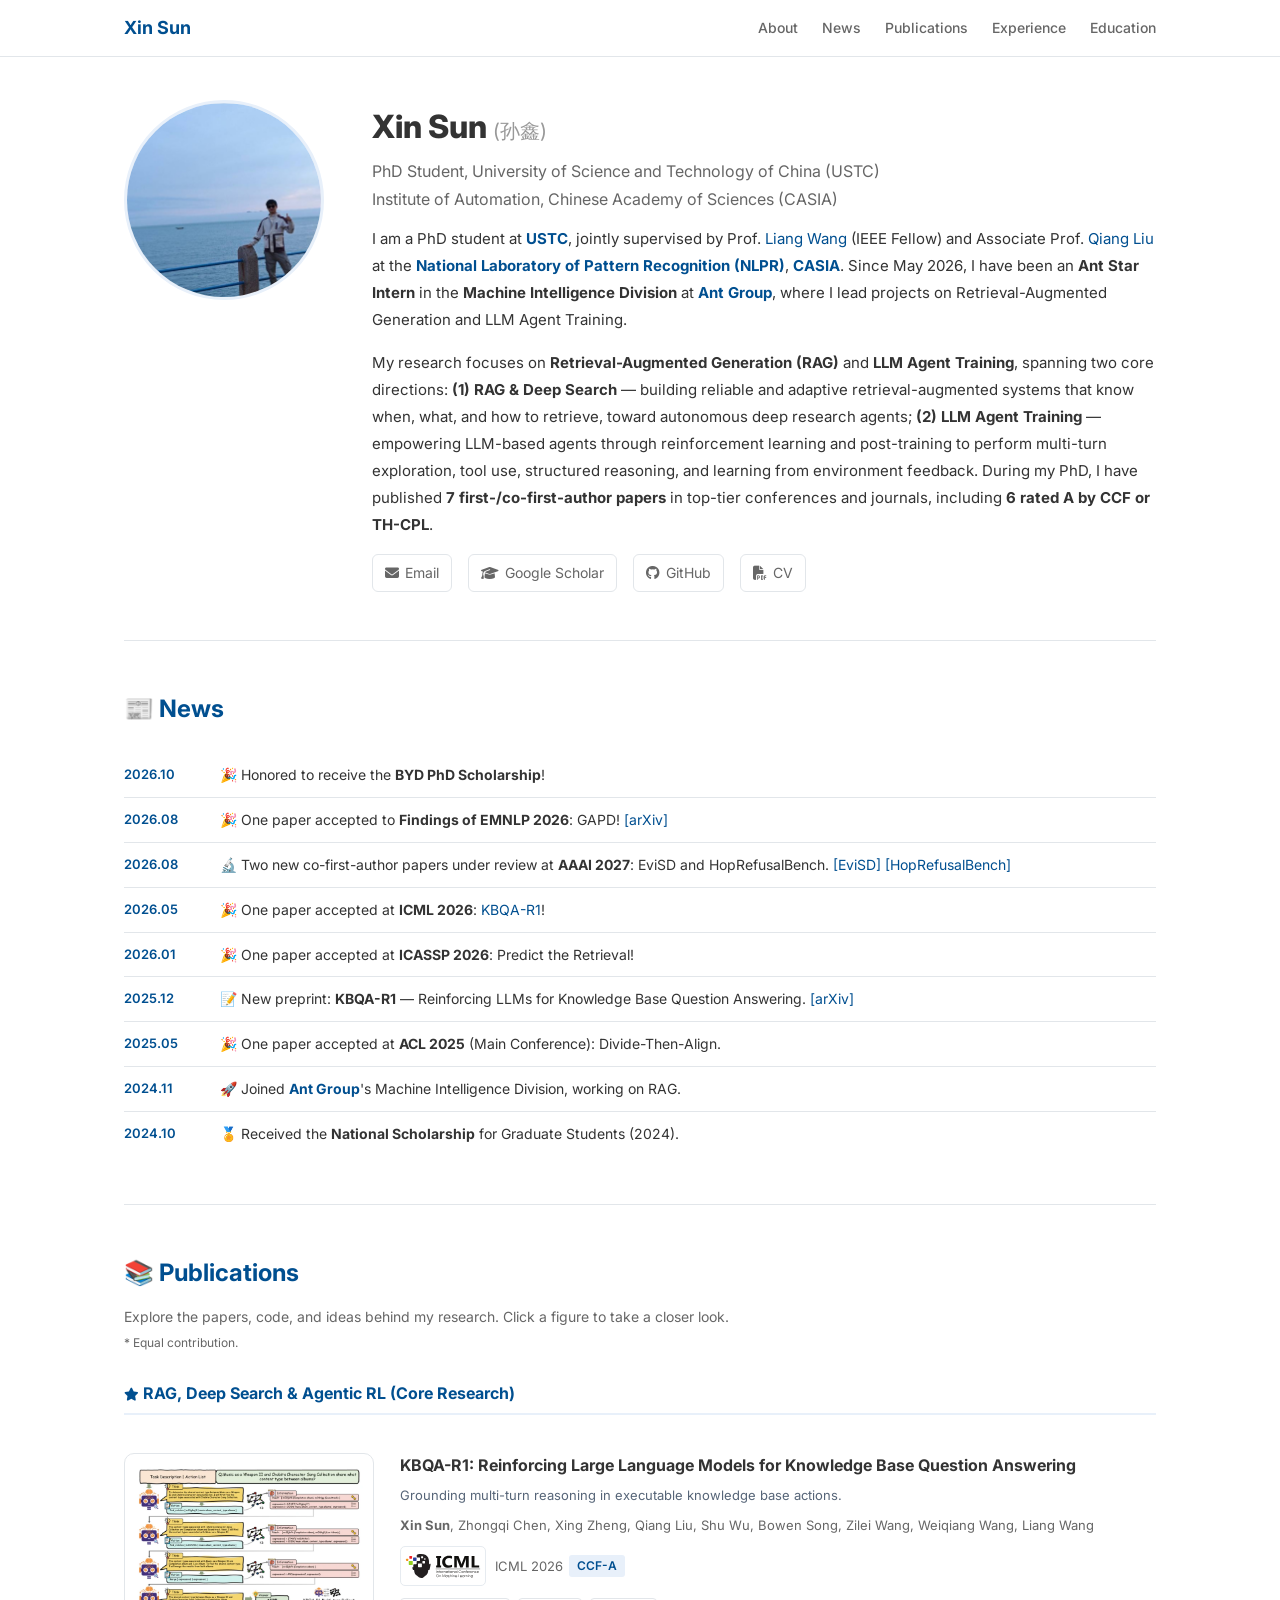
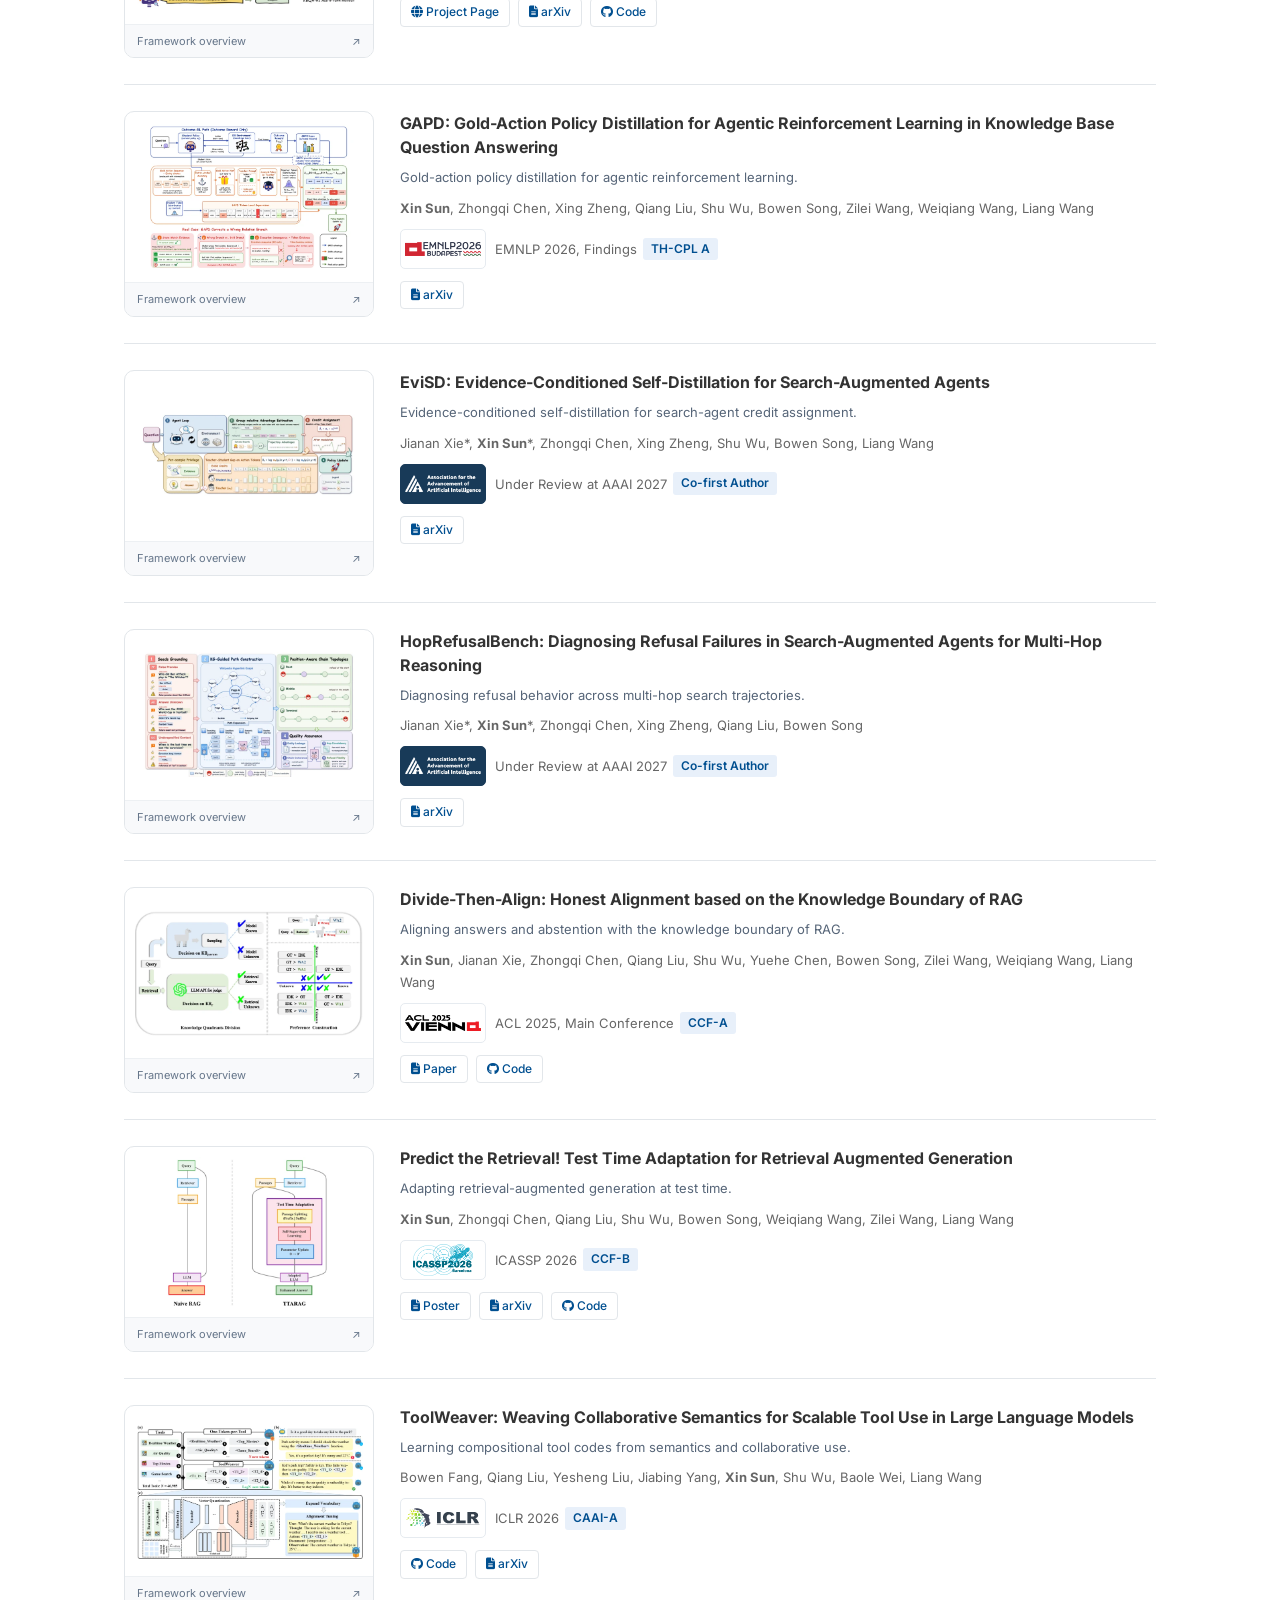
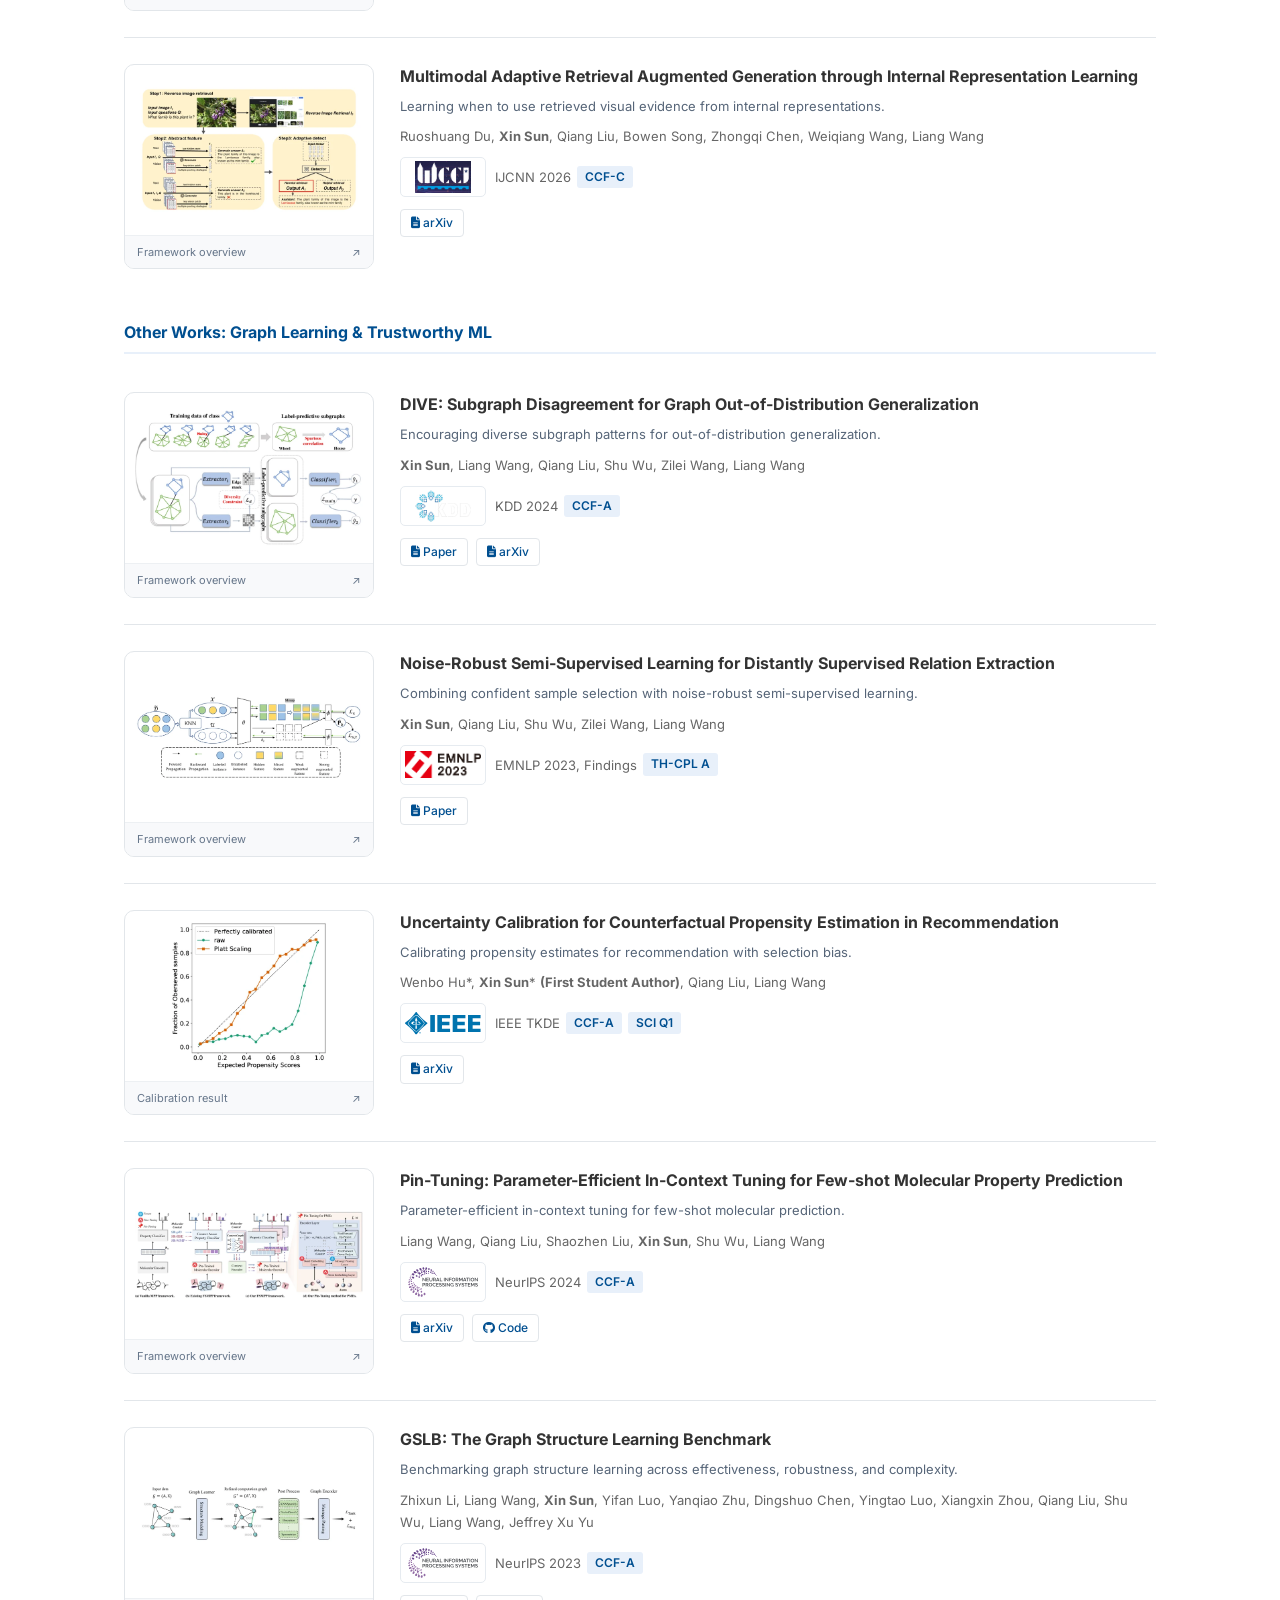
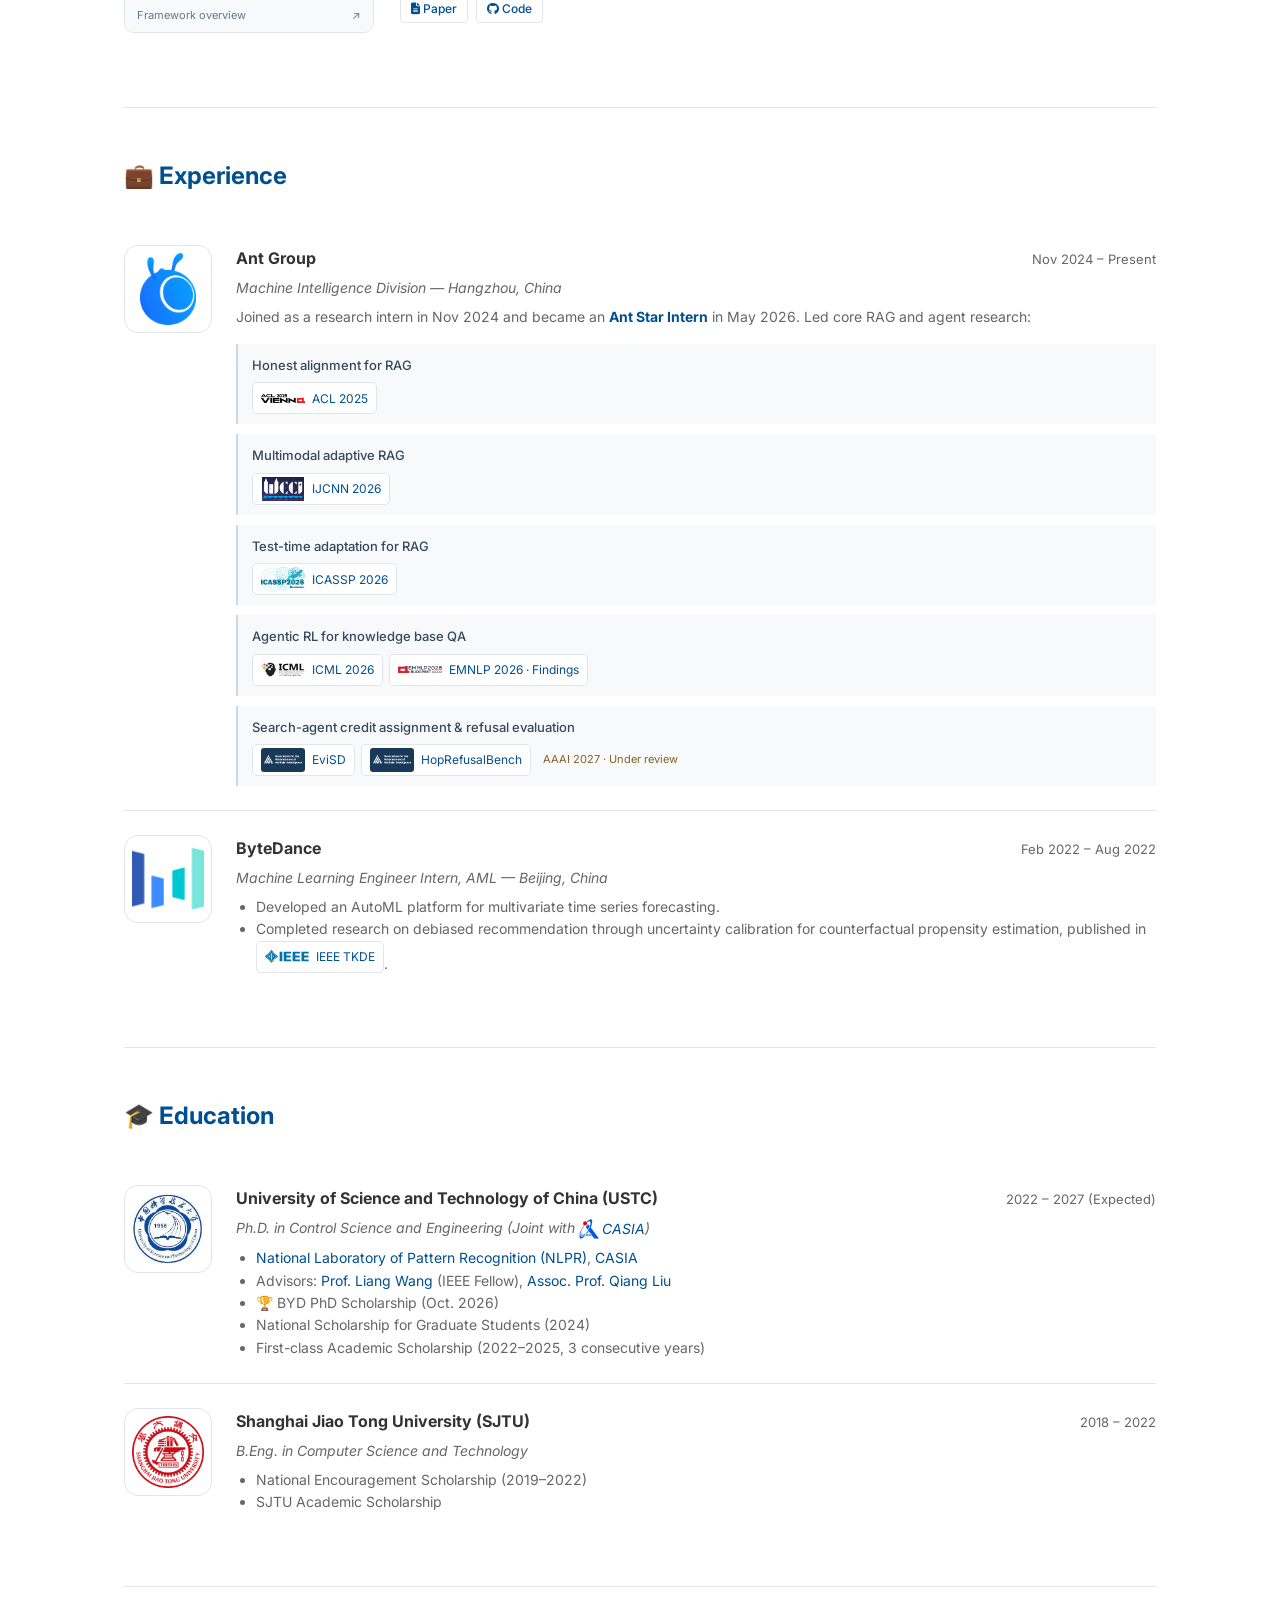
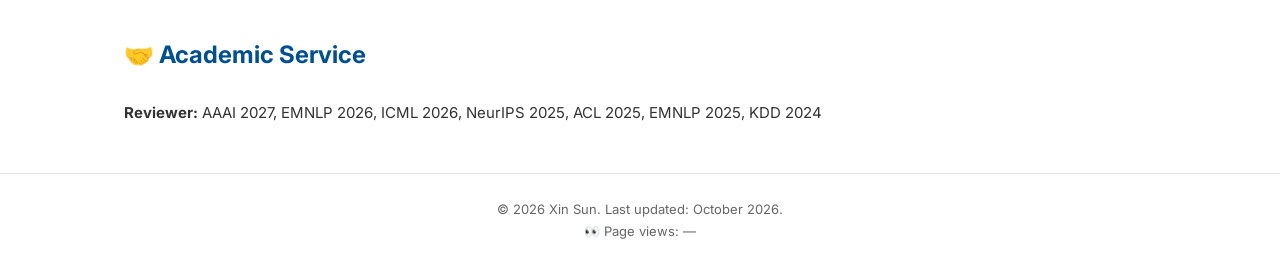
==== commit 3f353e63: "Update reviewer roles and add page view counter" ====
--- a/index.html
+++ b/index.html
@@ -333,7 +333,7 @@
 <!-- ========== Academic Service ========== -->
 <section id="service">
   <h2 class="section-title"><span aria-hidden="true">🤝</span> Academic Service</h2>
-  <p style="font-size:15px;"><strong>Reviewer:</strong> ICML 2026, NeurIPS 2025, ACL 2025, EMNLP 2025, KDD 2024</p>
+  <p style="font-size:15px;"><strong>Reviewer:</strong> AAAI 2027, EMNLP 2026, ICML 2026, NeurIPS 2025, ACL 2025, EMNLP 2025, KDD 2024</p>
 </section>
 
 </div><!-- .container -->
@@ -342,6 +342,7 @@
 <footer>
   <div class="container">
     <p>&copy; 2026 Xin Sun. Last updated: October 2026.</p>
+    <p>👀 Page views: <span id="busuanzi_page_pv">—</span></p>
   </div>
 </footer>
 
@@ -351,5 +352,6 @@
   <p id="figure-caption"></p>
 </dialog>
 <script src="js/main.js" defer></script>
+<script src="https://cdn.busuanzi.cc/busuanzi/3.6.9/busuanzi.min.js" defer></script>
 </body>
 </html>
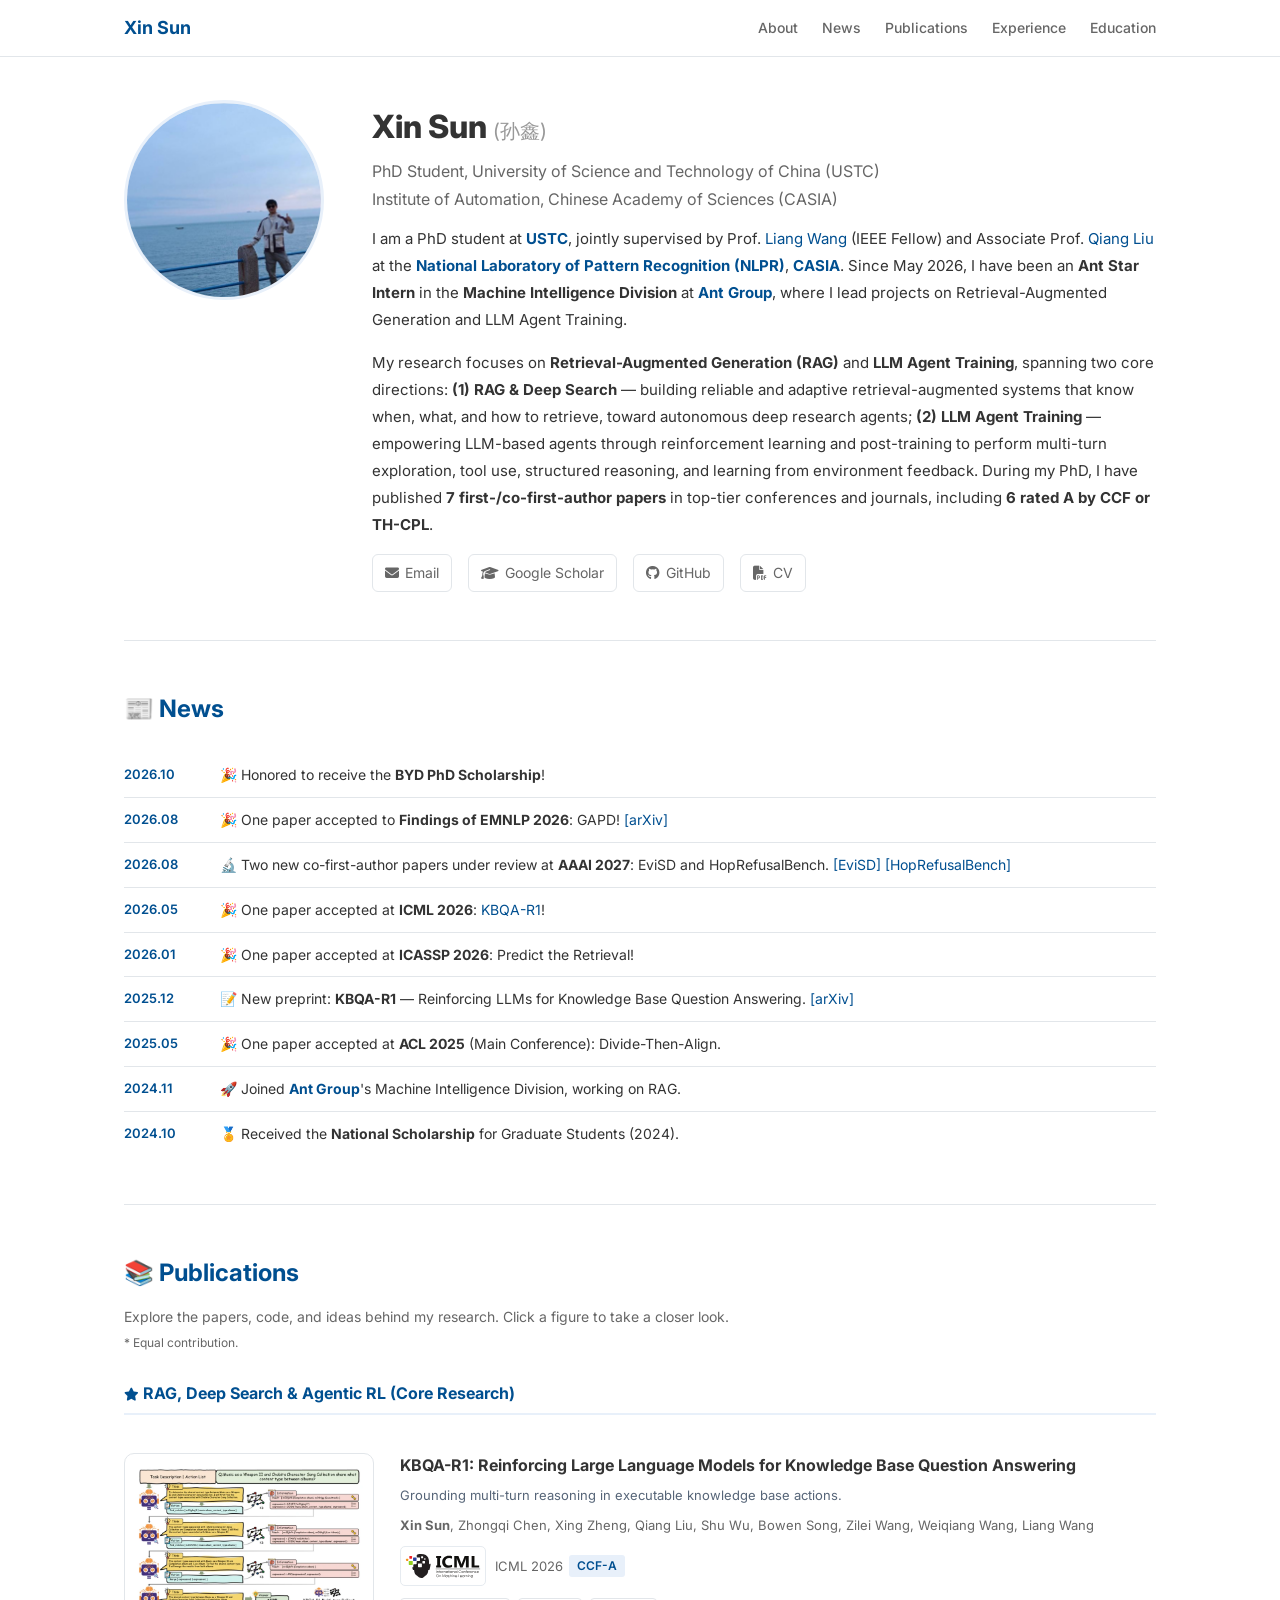
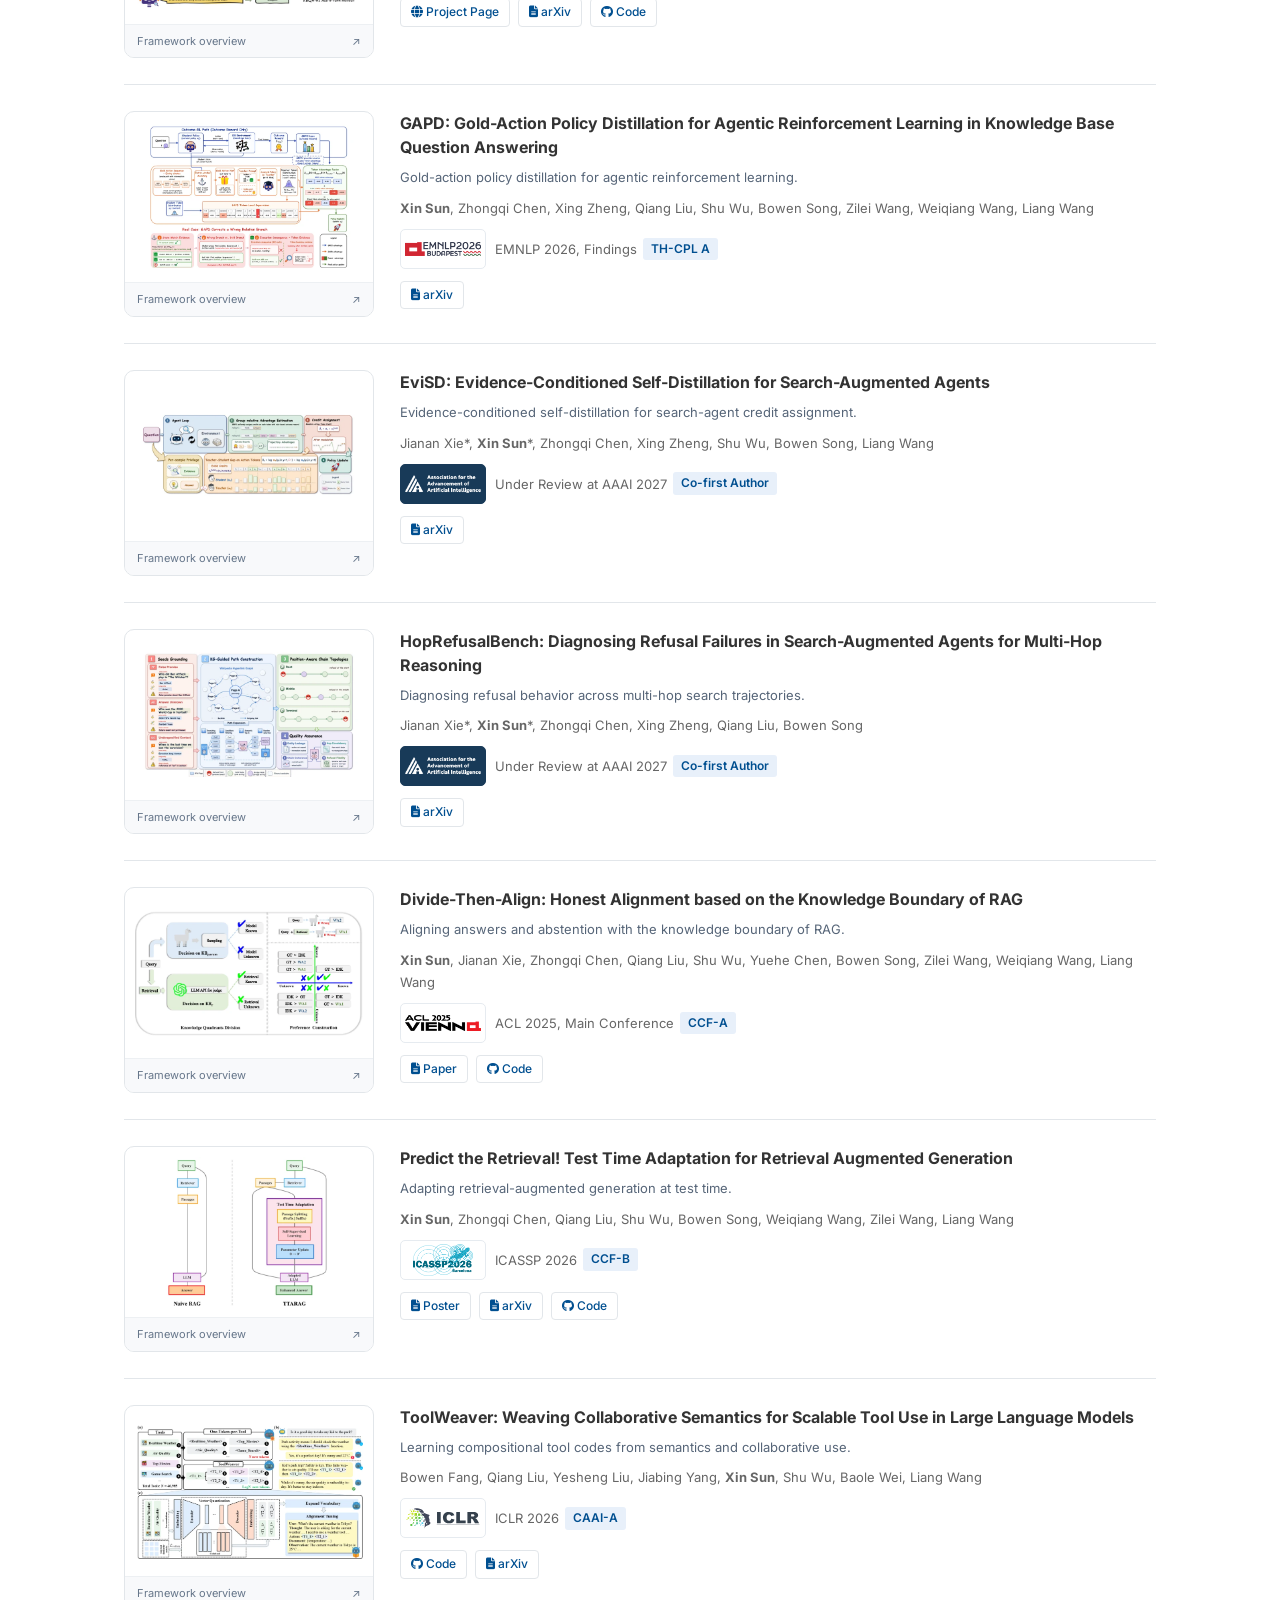
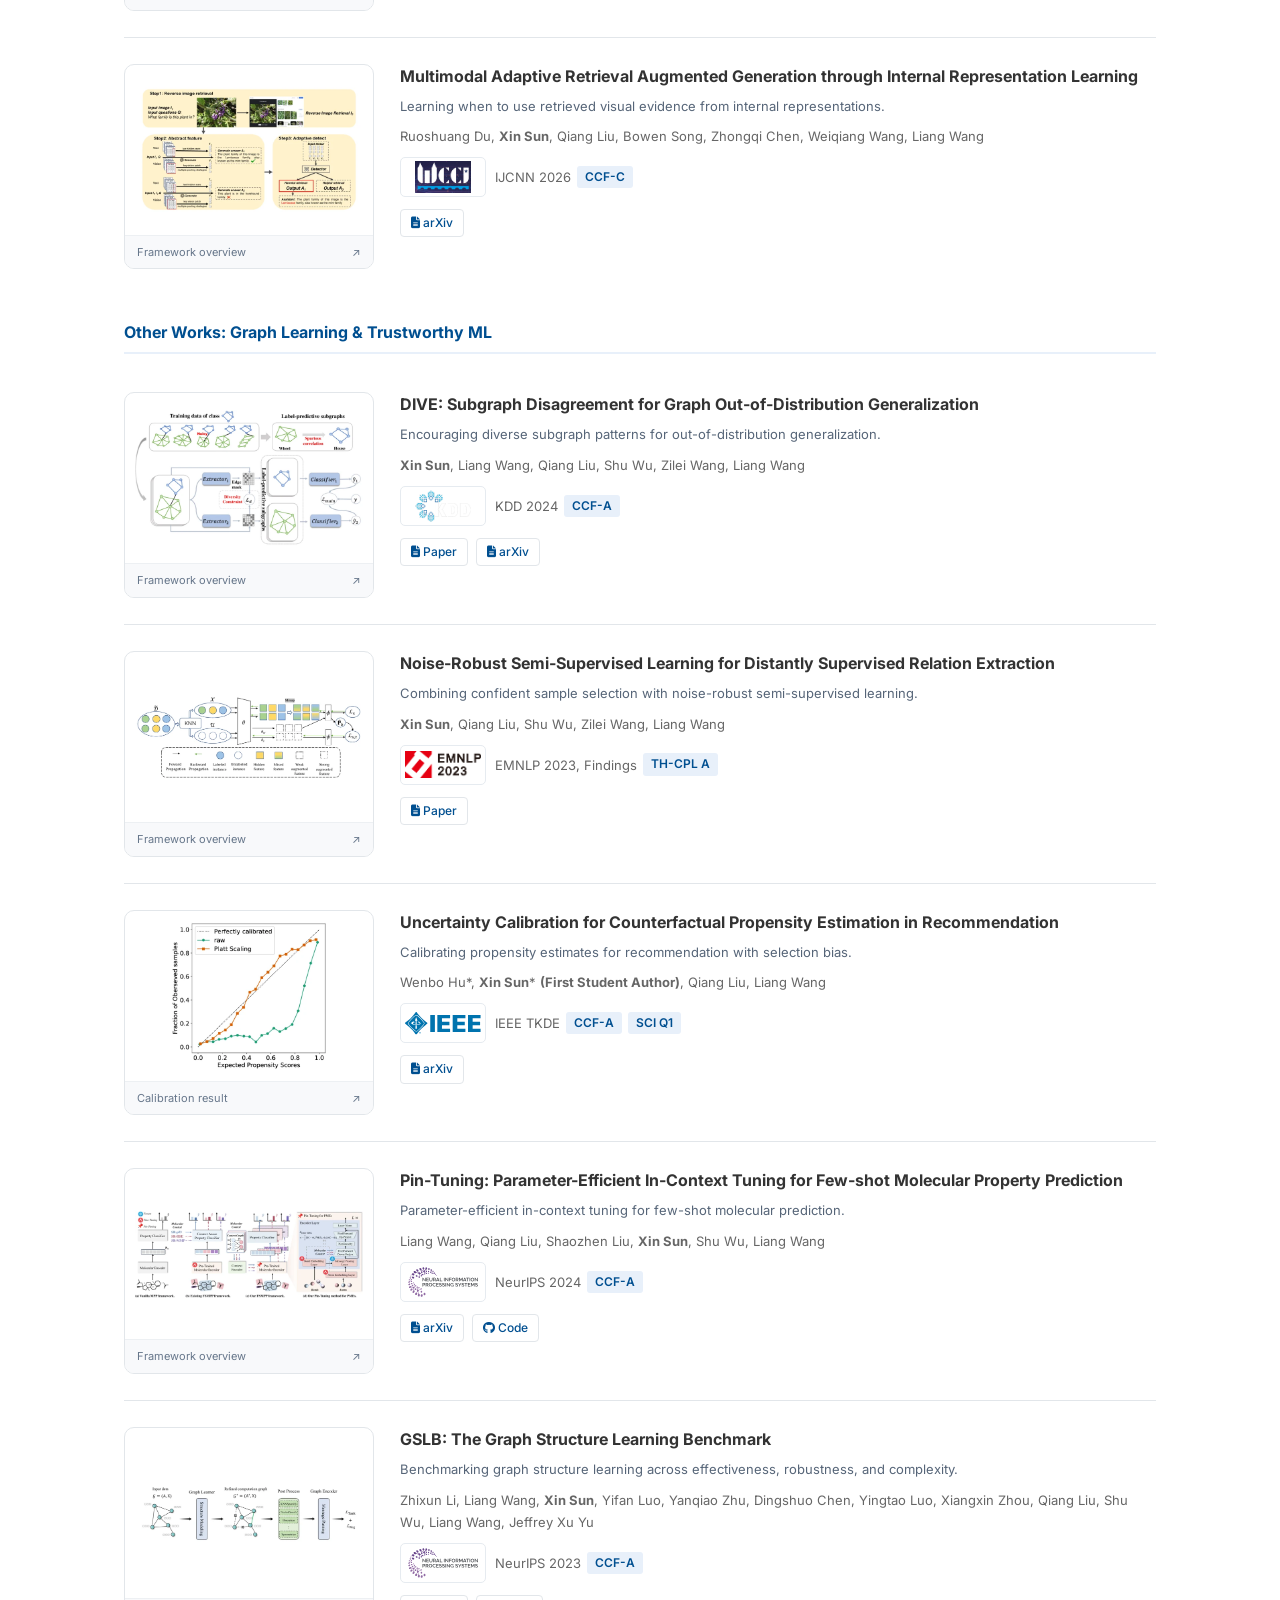
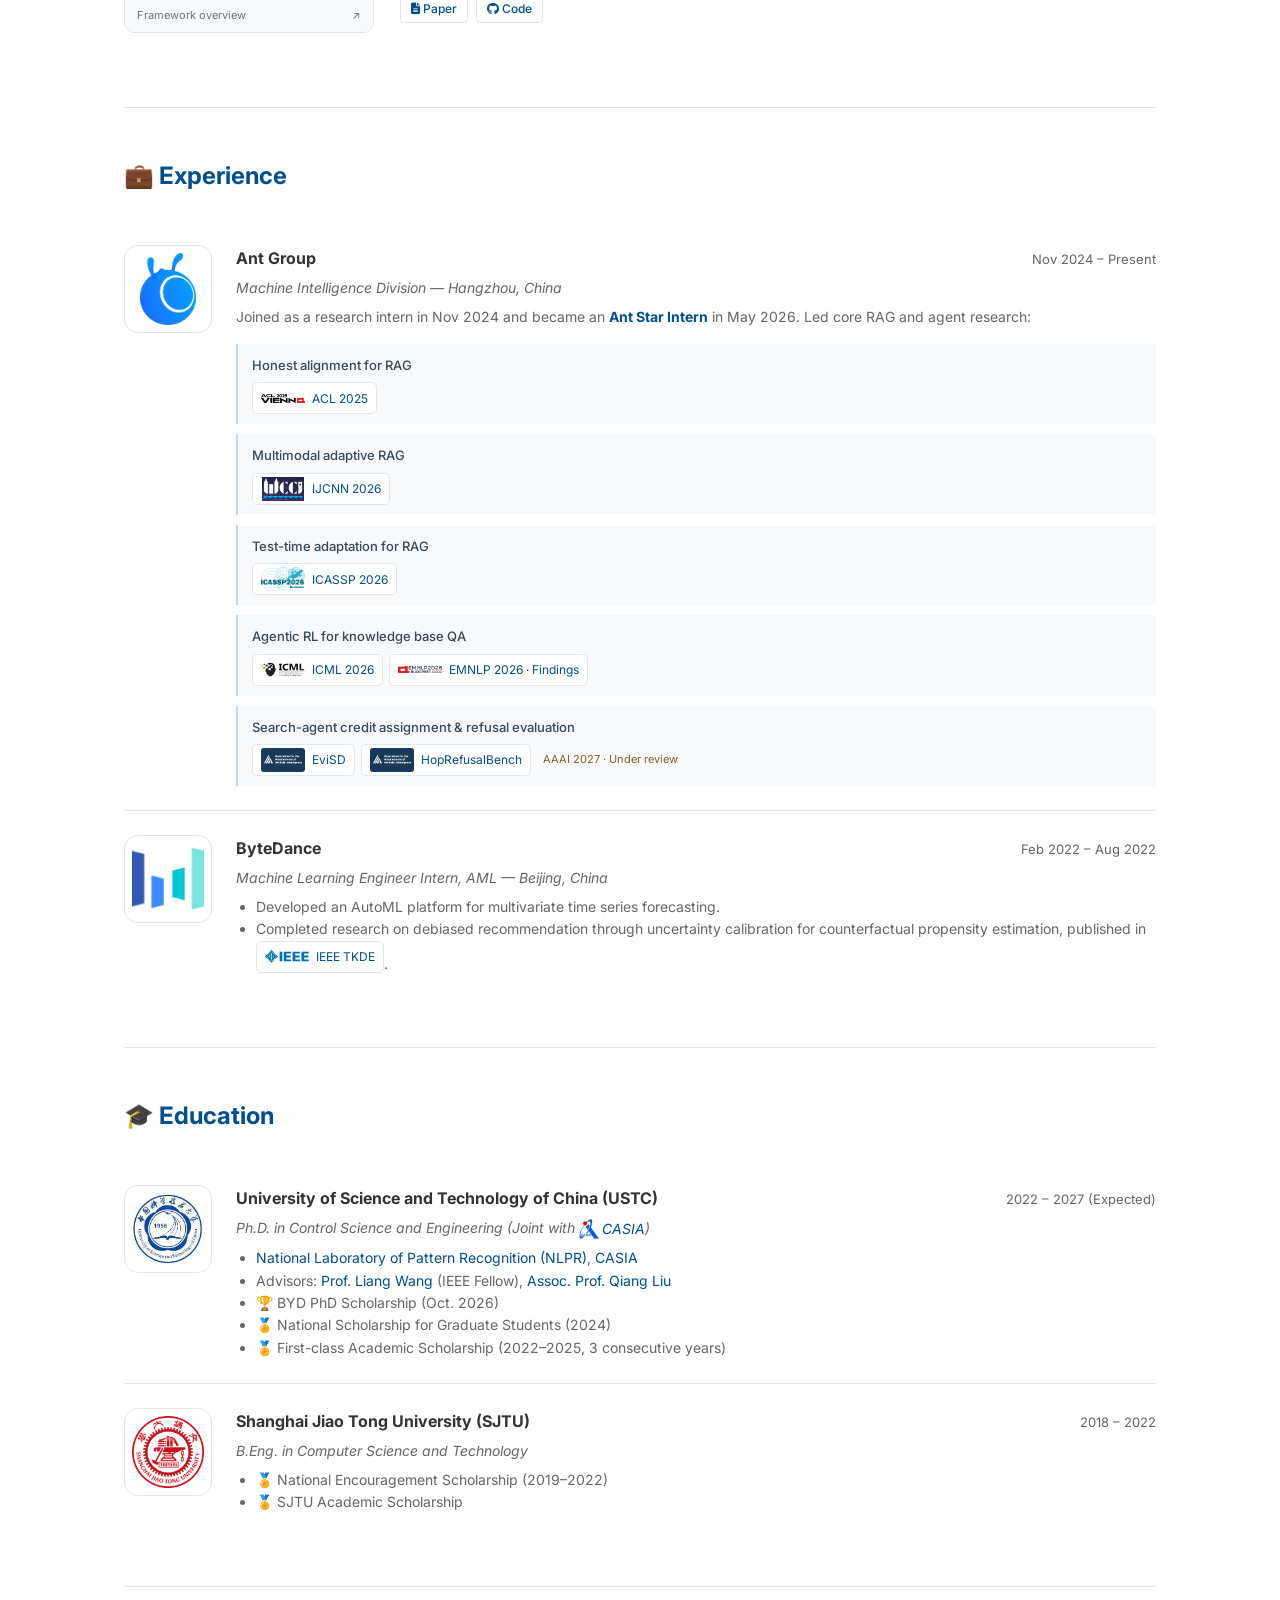
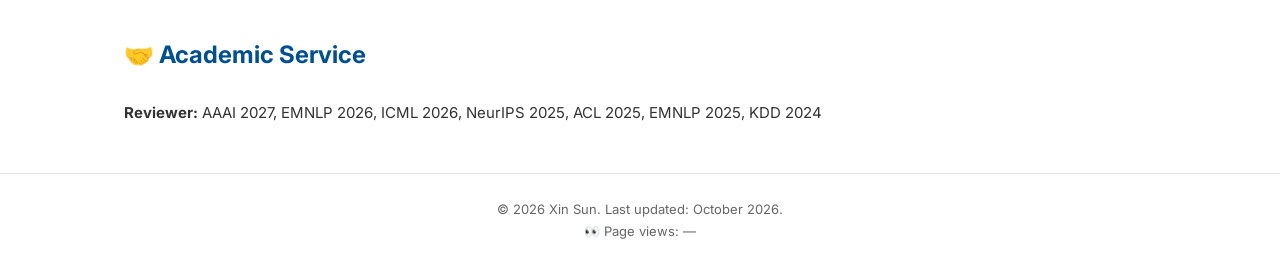
==== commit ab47c9c8: "Add award icons to scholarship list" ====
--- a/index.html
+++ b/index.html
@@ -309,8 +309,8 @@
           <li><a href="http://www.nlpr.ia.ac.cn/" target="_blank" rel="noopener noreferrer">National Laboratory of Pattern Recognition (NLPR)</a>, <a href="https://ia.cas.cn/" target="_blank" rel="noopener noreferrer">CASIA</a></li>
           <li>Advisors: <a href="https://scholar.google.com/citations?user=8kzzUboAAAAJ" target="_blank" rel="noopener noreferrer">Prof. Liang Wang</a> (IEEE Fellow), <a href="https://people.ucas.edu.cn/~qiangliu" target="_blank" rel="noopener noreferrer">Assoc. Prof. Qiang Liu</a></li>
           <li>🏆 BYD PhD Scholarship (Oct. 2026)</li>
-          <li>National Scholarship for Graduate Students (2024)</li>
-          <li>First-class Academic Scholarship (2022&ndash;2025, 3 consecutive years)</li>
+          <li>🏅 National Scholarship for Graduate Students (2024)</li>
+          <li>🏅 First-class Academic Scholarship (2022&ndash;2025, 3 consecutive years)</li>
         </ul>
       </div>
     </div></li>
@@ -322,8 +322,8 @@
       <div class="timeline-sub">B.Eng. in Computer Science and Technology</div>
       <div class="timeline-desc">
         <ul>
-          <li>National Encouragement Scholarship (2019&ndash;2022)</li>
-          <li>SJTU Academic Scholarship</li>
+          <li>🏅 National Encouragement Scholarship (2019&ndash;2022)</li>
+          <li>🏅 SJTU Academic Scholarship</li>
         </ul>
       </div>
     </div></li>
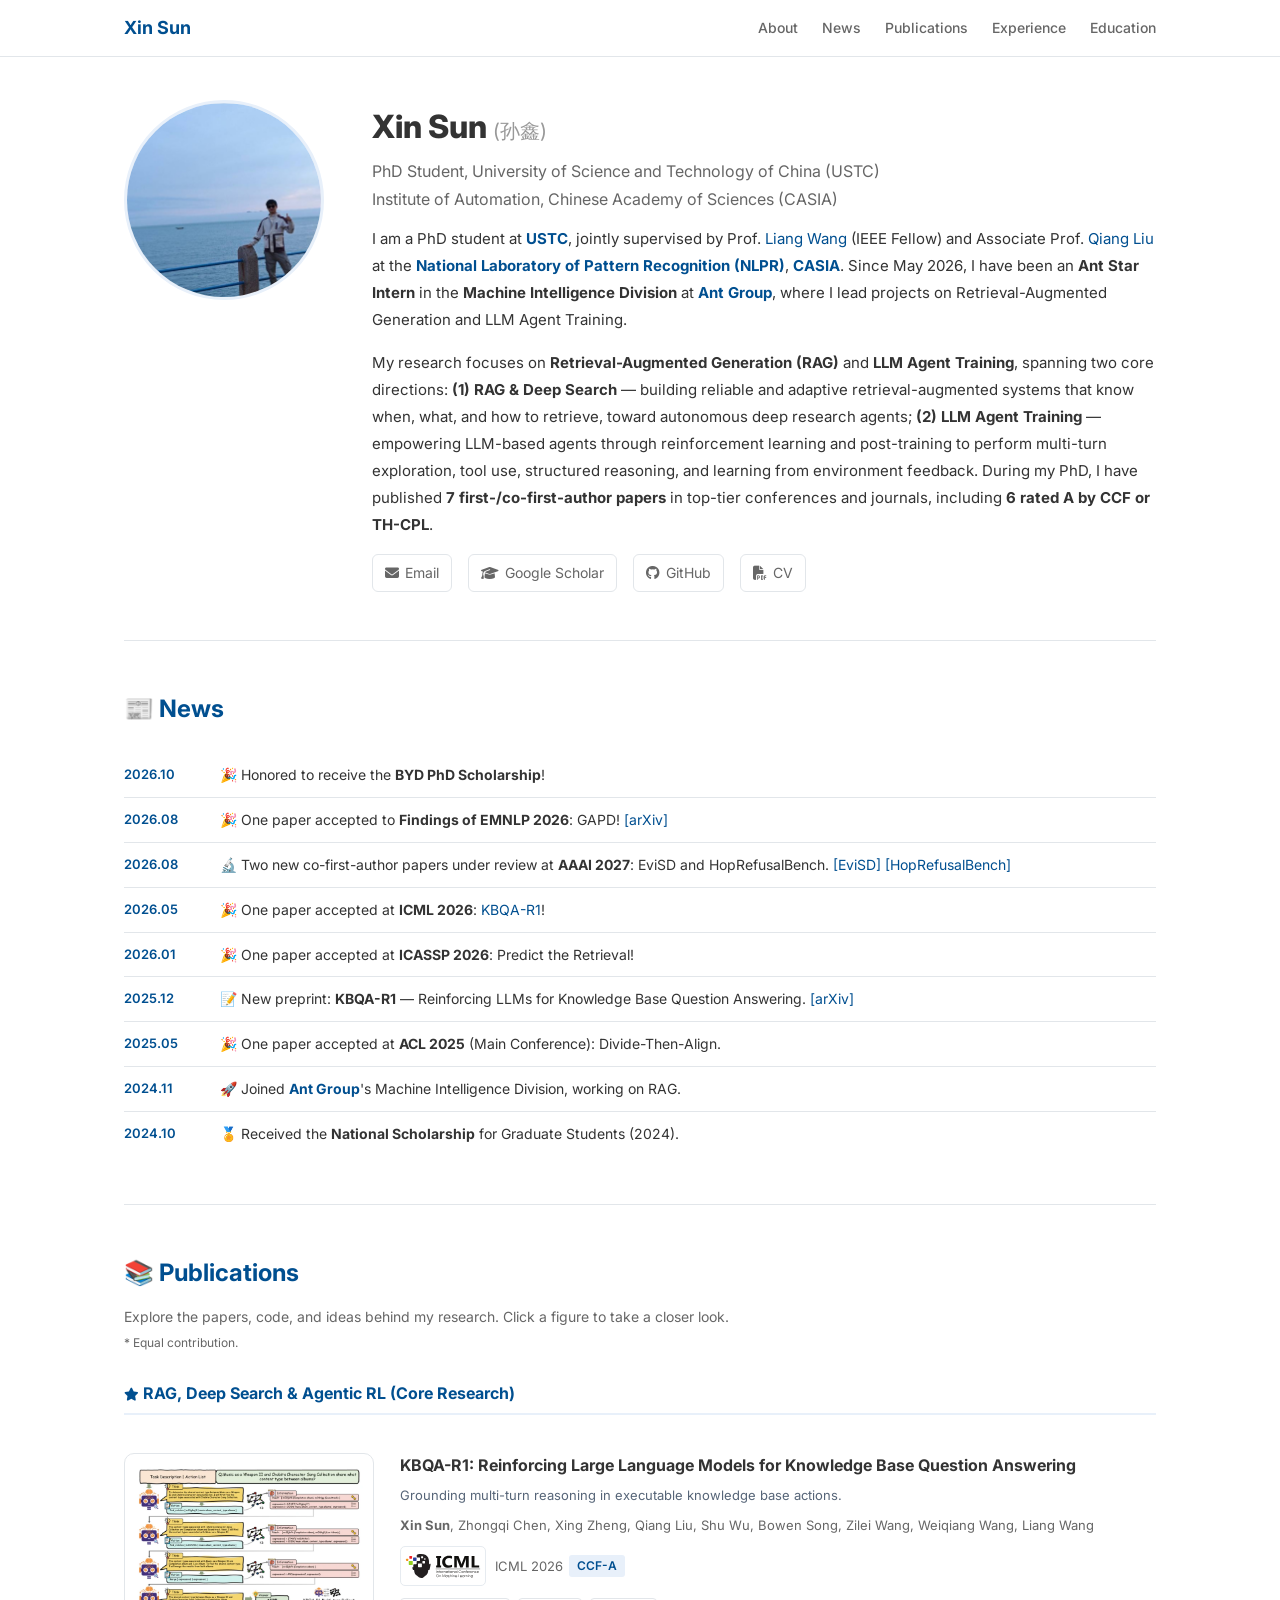
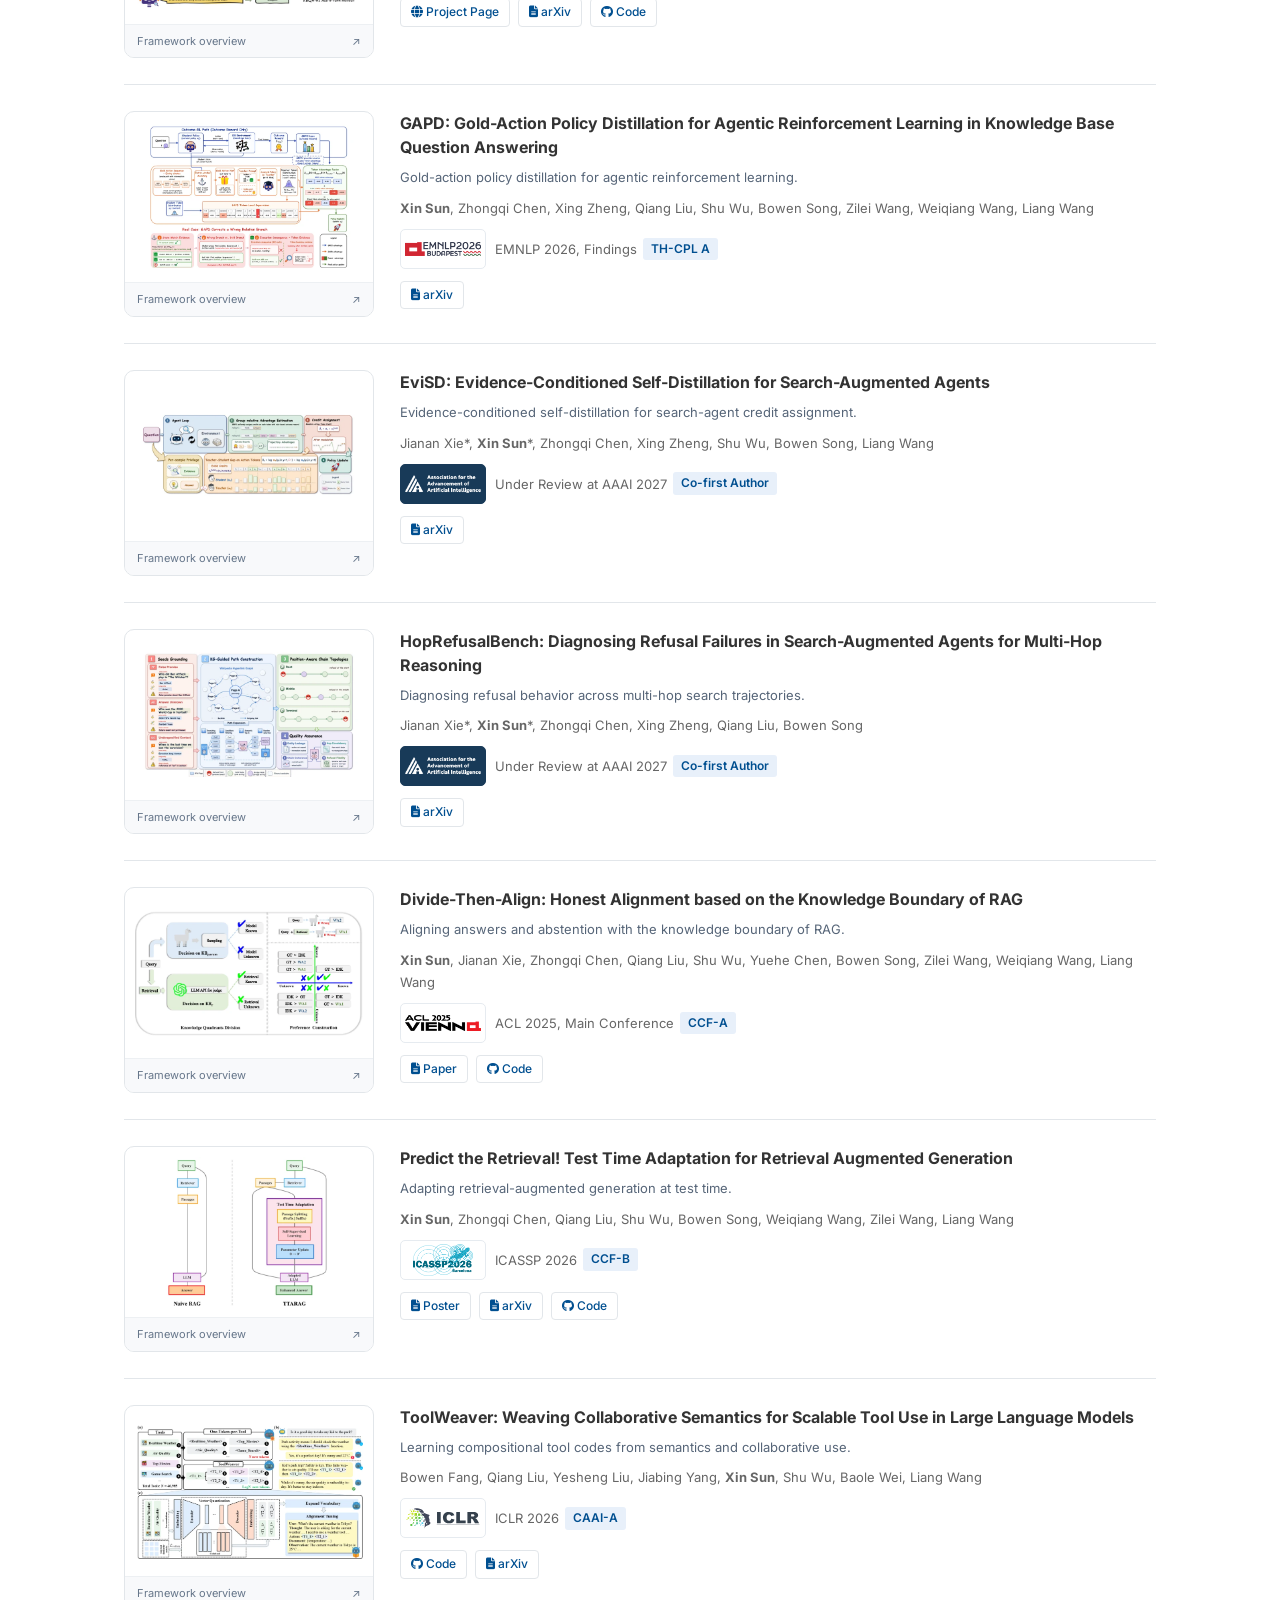
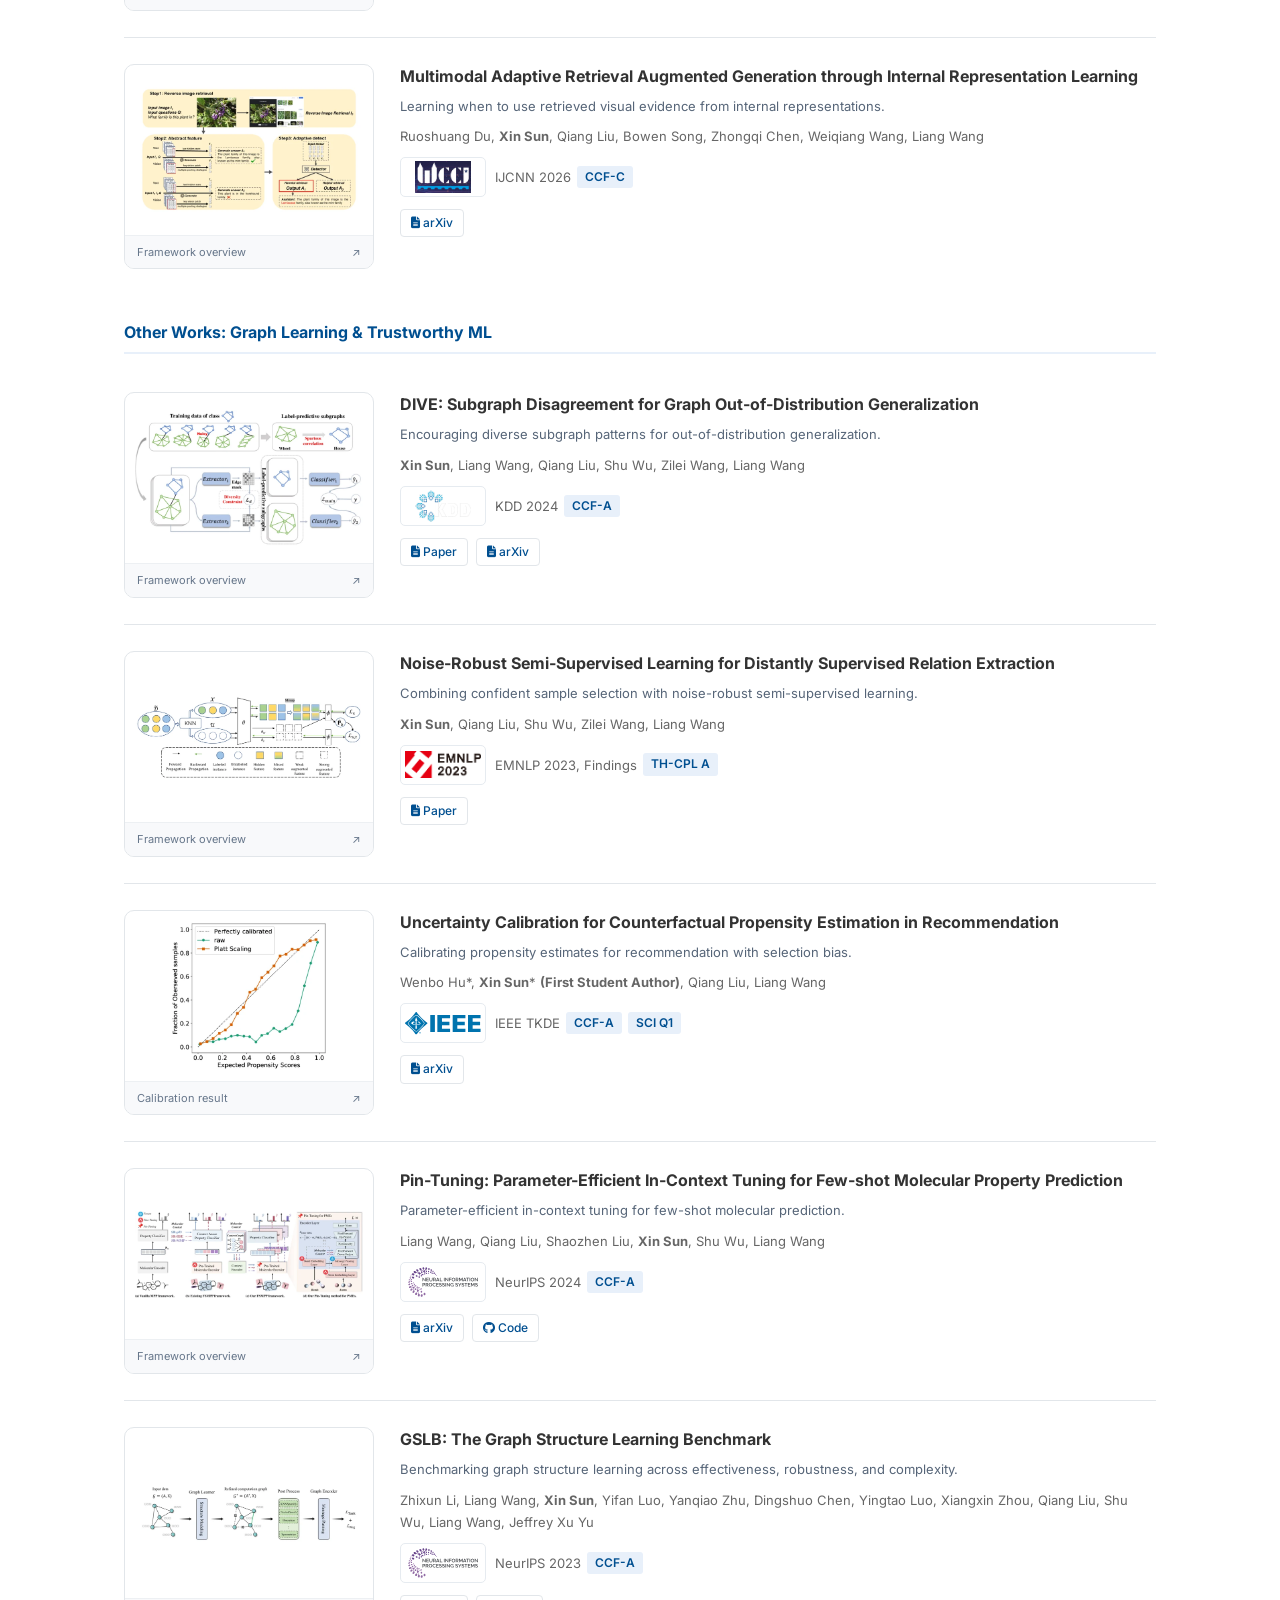
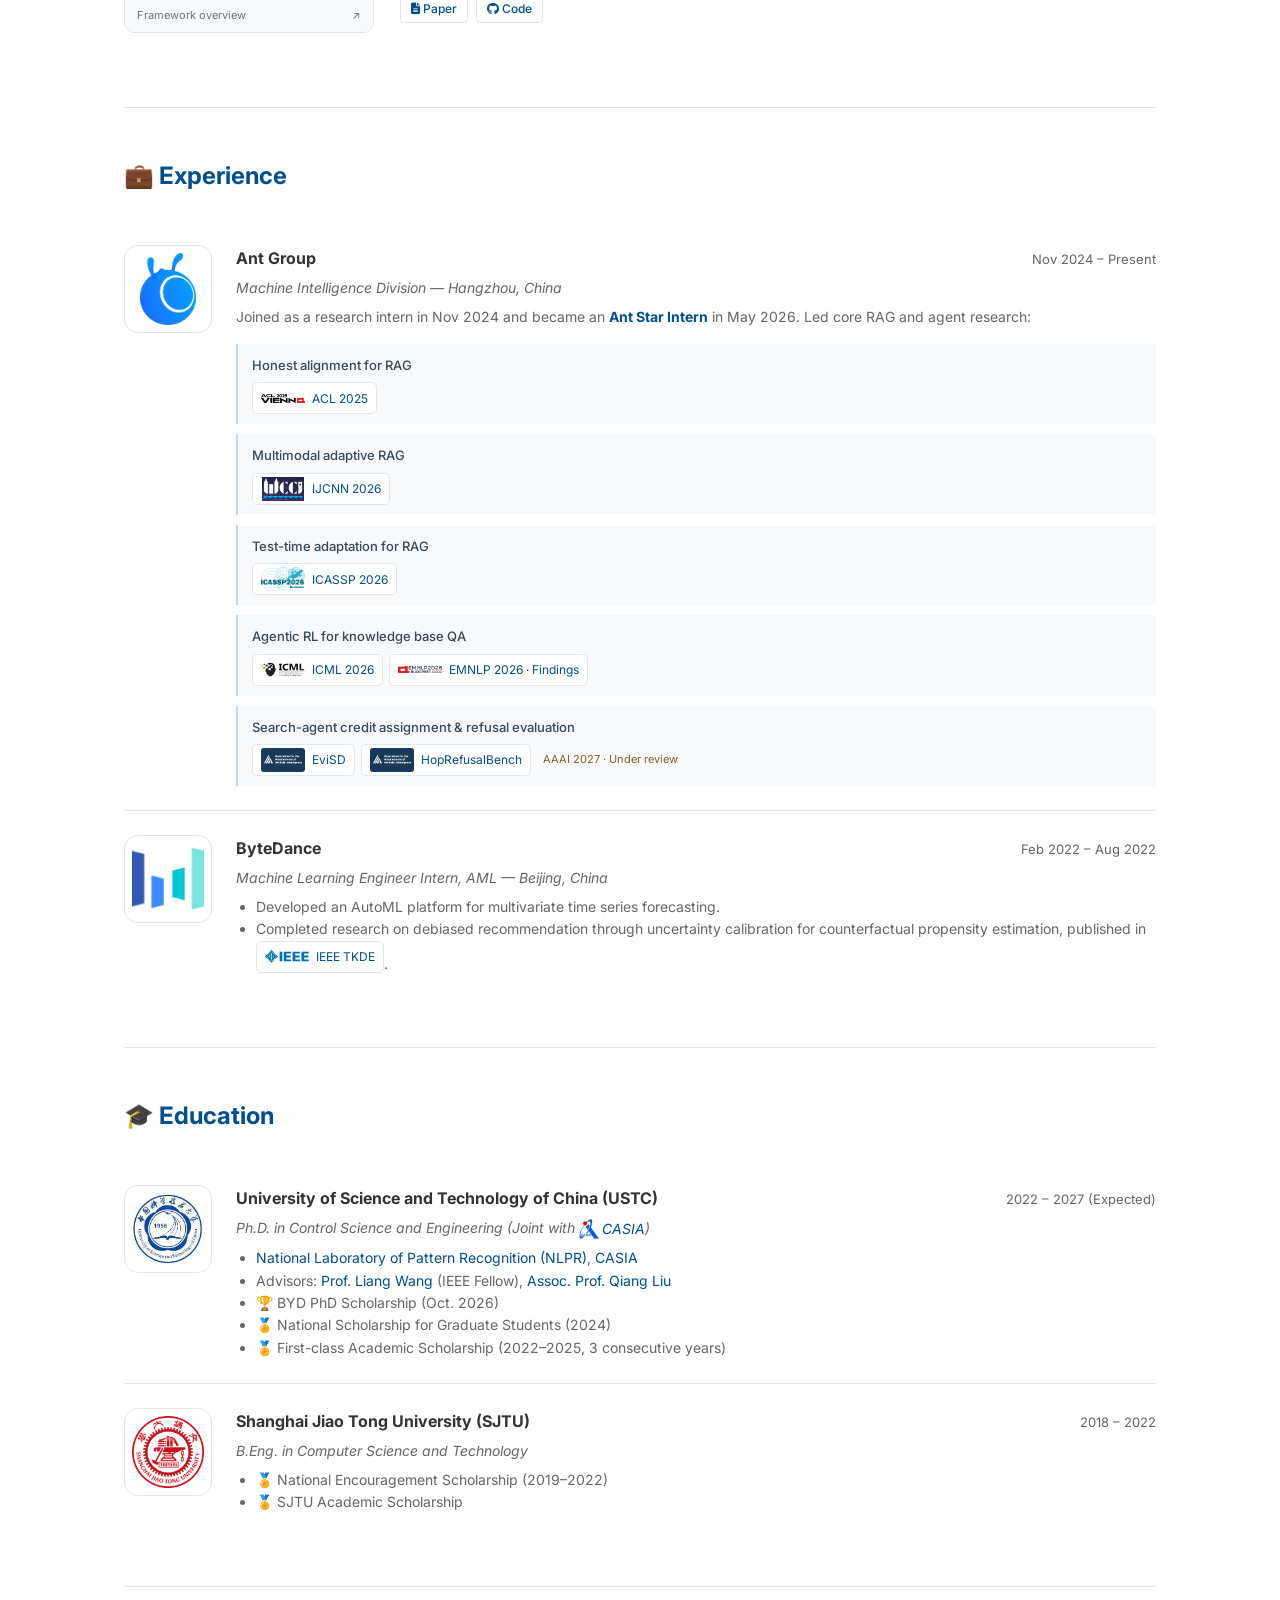
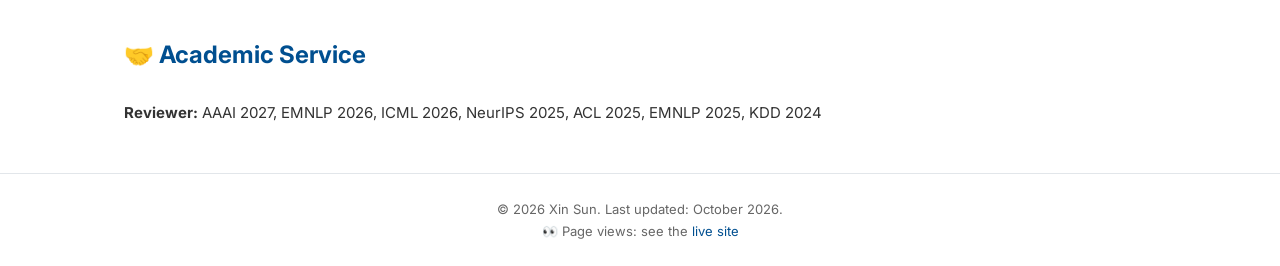
==== commit e952df9e: "Clarify page views in local previews" ====
--- a/index.html
+++ b/index.html
@@ -342,7 +342,7 @@
 <footer>
   <div class="container">
     <p>&copy; 2026 Xin Sun. Last updated: October 2026.</p>
-    <p>👀 Page views: <span id="busuanzi_page_pv">—</span></p>
+    <p>👀 Page views: <span id="busuanzi_page_pv">—</span><span id="page-views-local" hidden>see the <a href="https://sunxin000.github.io/">live site</a></span></p>
   </div>
 </footer>
 
@@ -352,6 +352,16 @@
   <p id="figure-caption"></p>
 </dialog>
 <script src="js/main.js" defer></script>
-<script src="https://cdn.busuanzi.cc/busuanzi/3.6.9/busuanzi.min.js" defer></script>
+<script>
+  if (location.hostname === 'sunxin000.github.io') {
+    const counterScript = document.createElement('script');
+    counterScript.src = 'https://cdn.busuanzi.cc/busuanzi/3.6.9/busuanzi.min.js';
+    counterScript.async = true;
+    document.body.appendChild(counterScript);
+  } else {
+    document.getElementById('busuanzi_page_pv').hidden = true;
+    document.getElementById('page-views-local').hidden = false;
+  }
+</script>
 </body>
 </html>
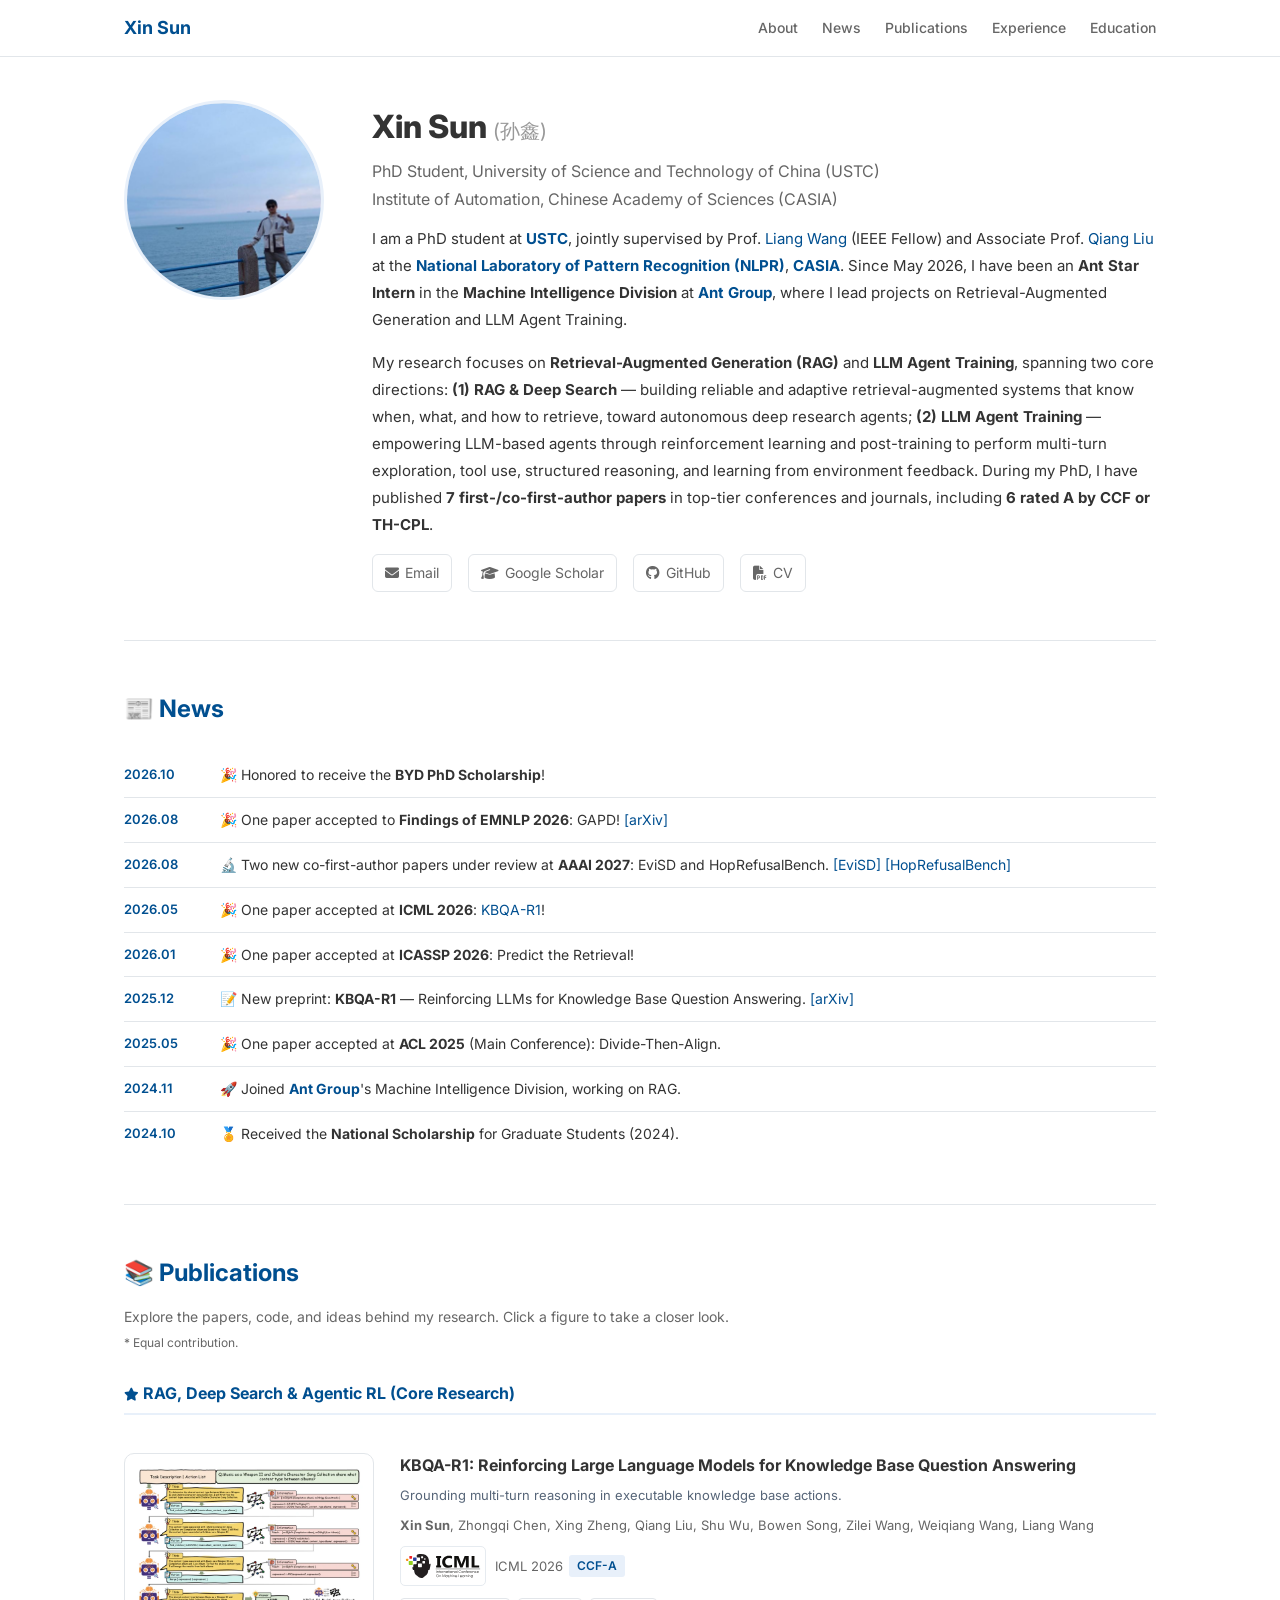
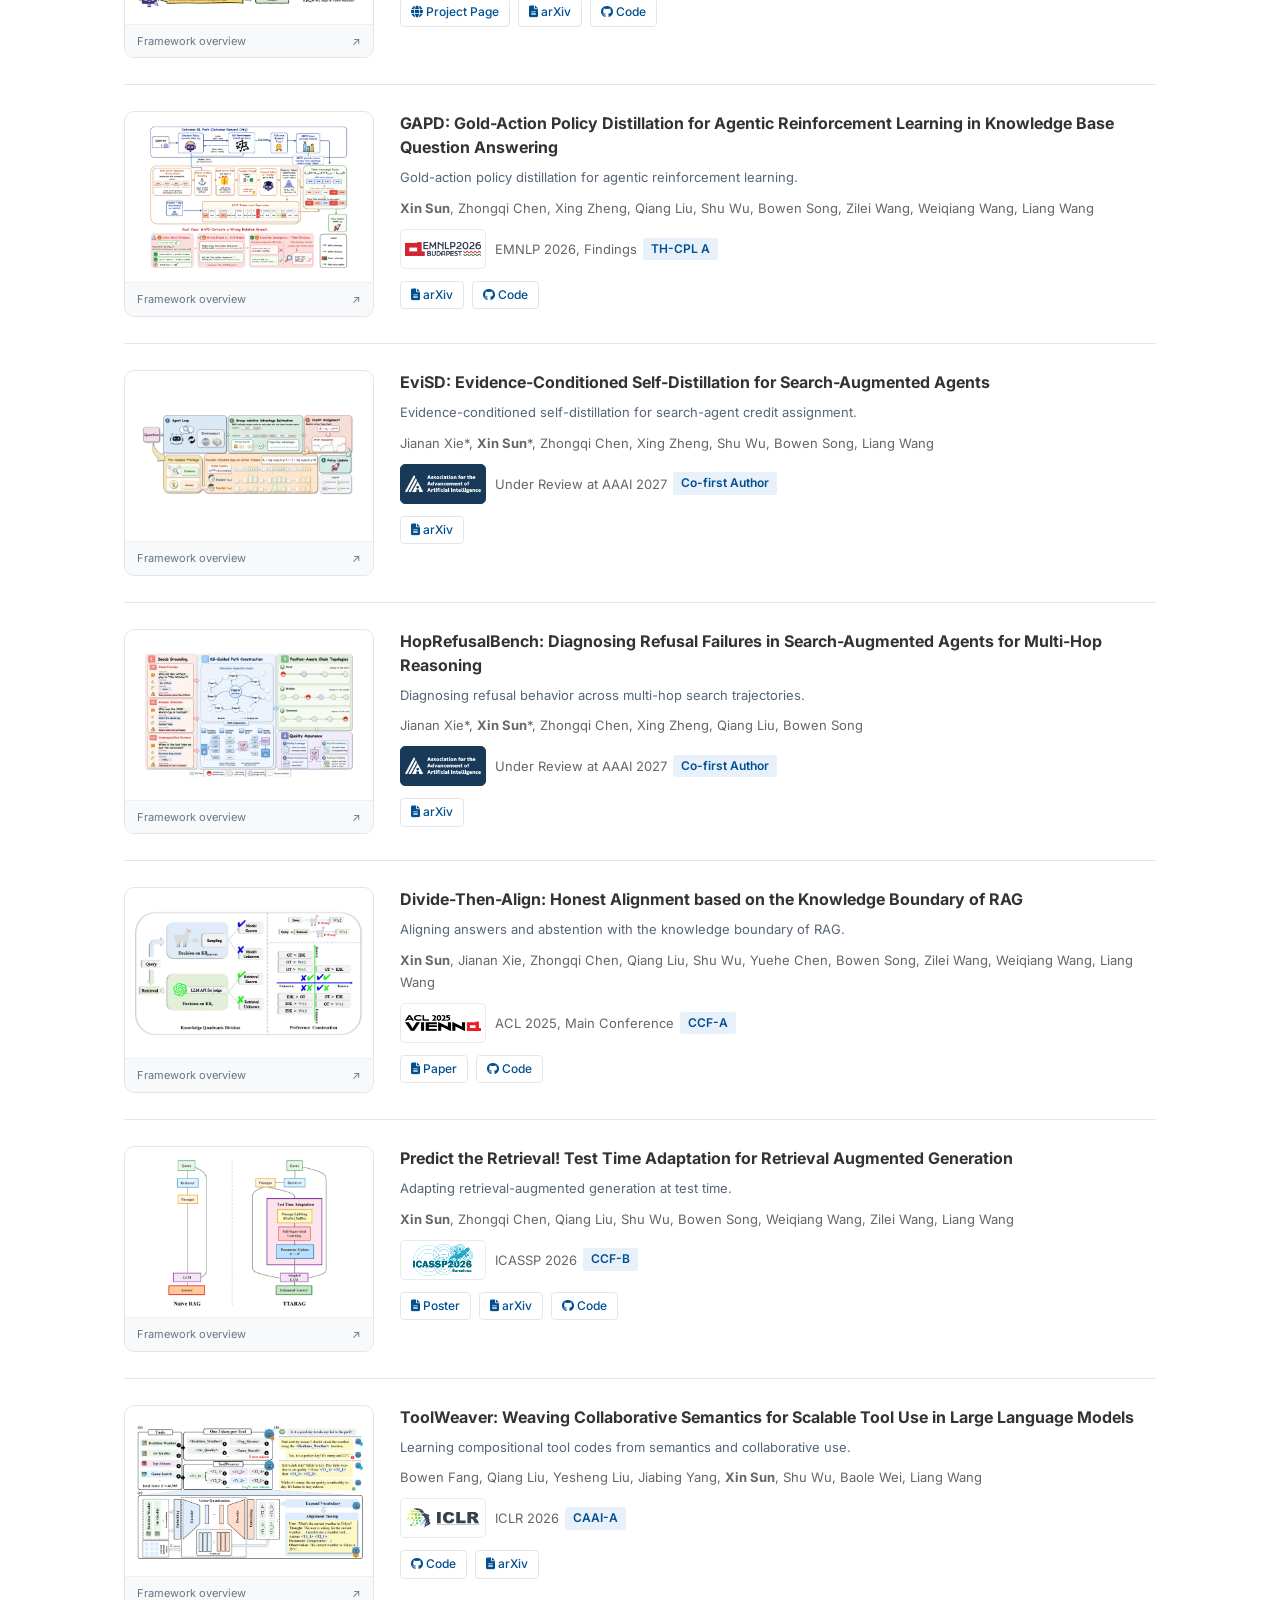
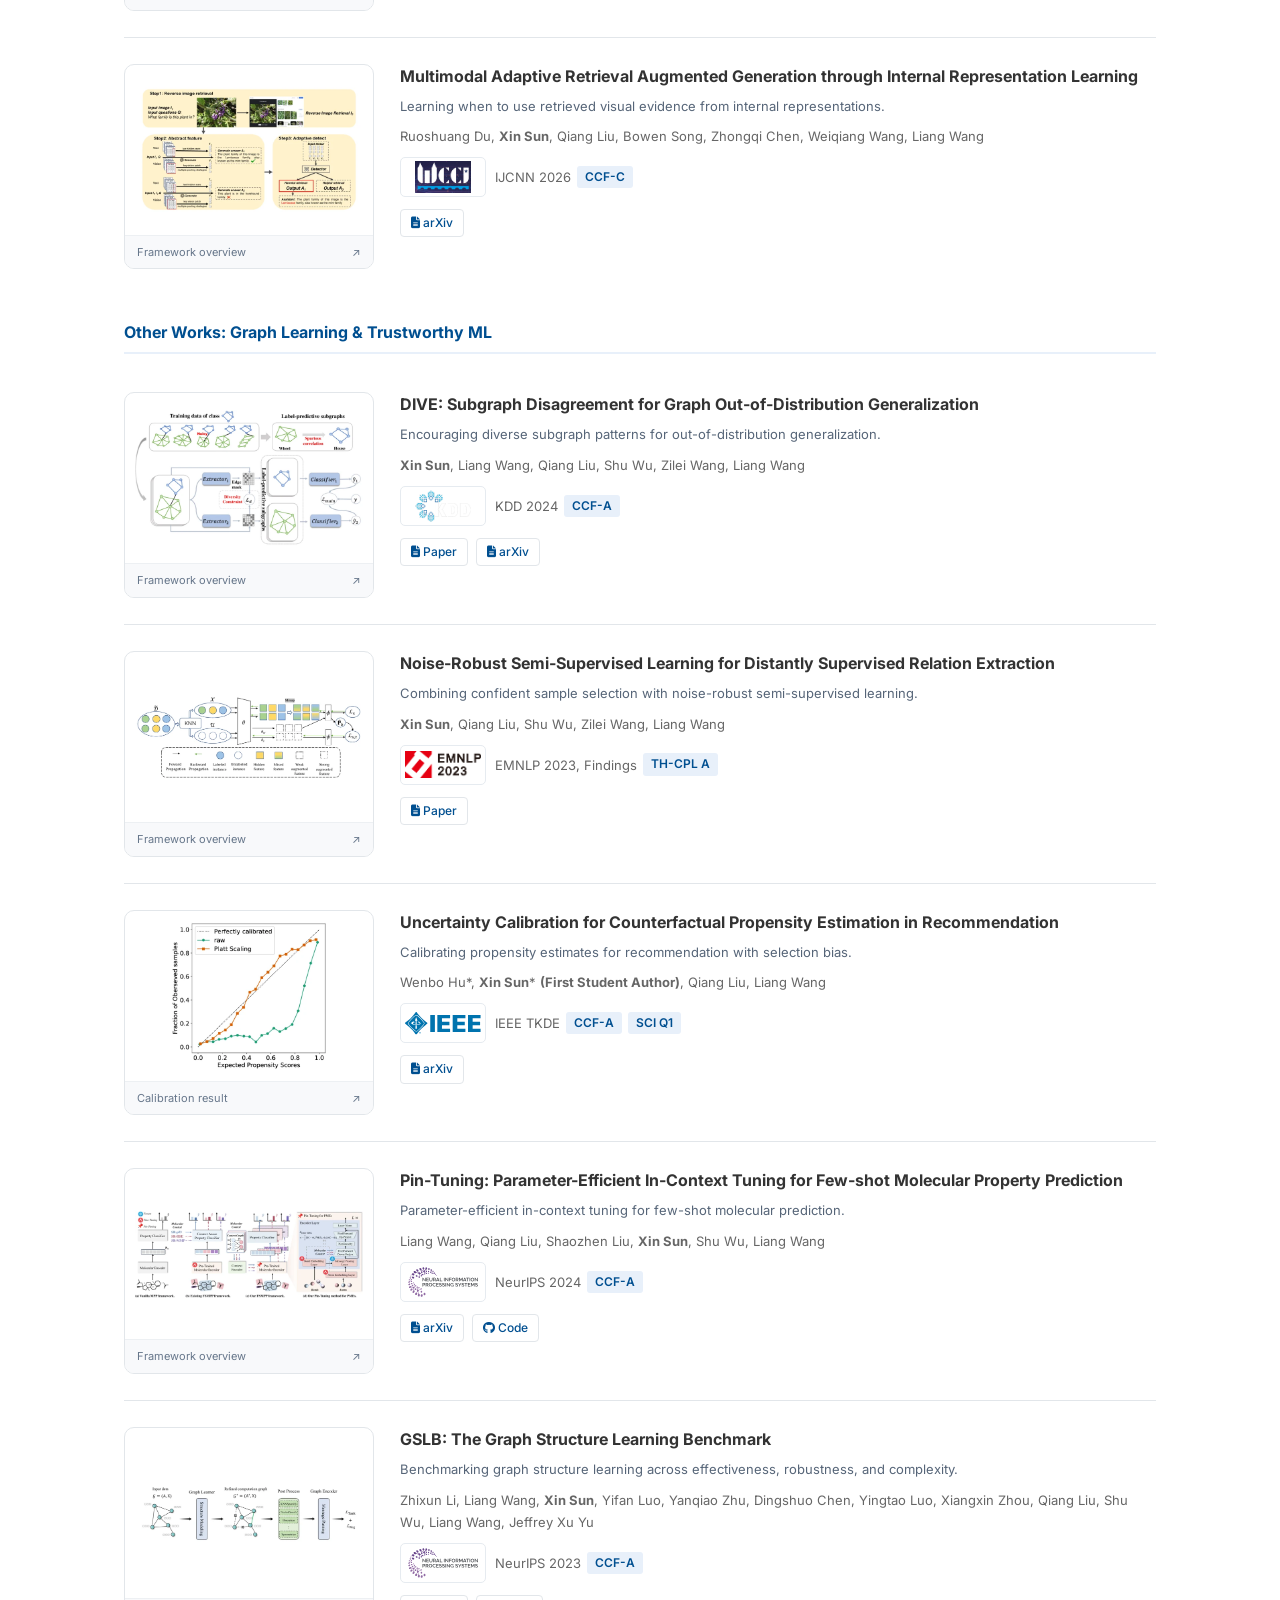
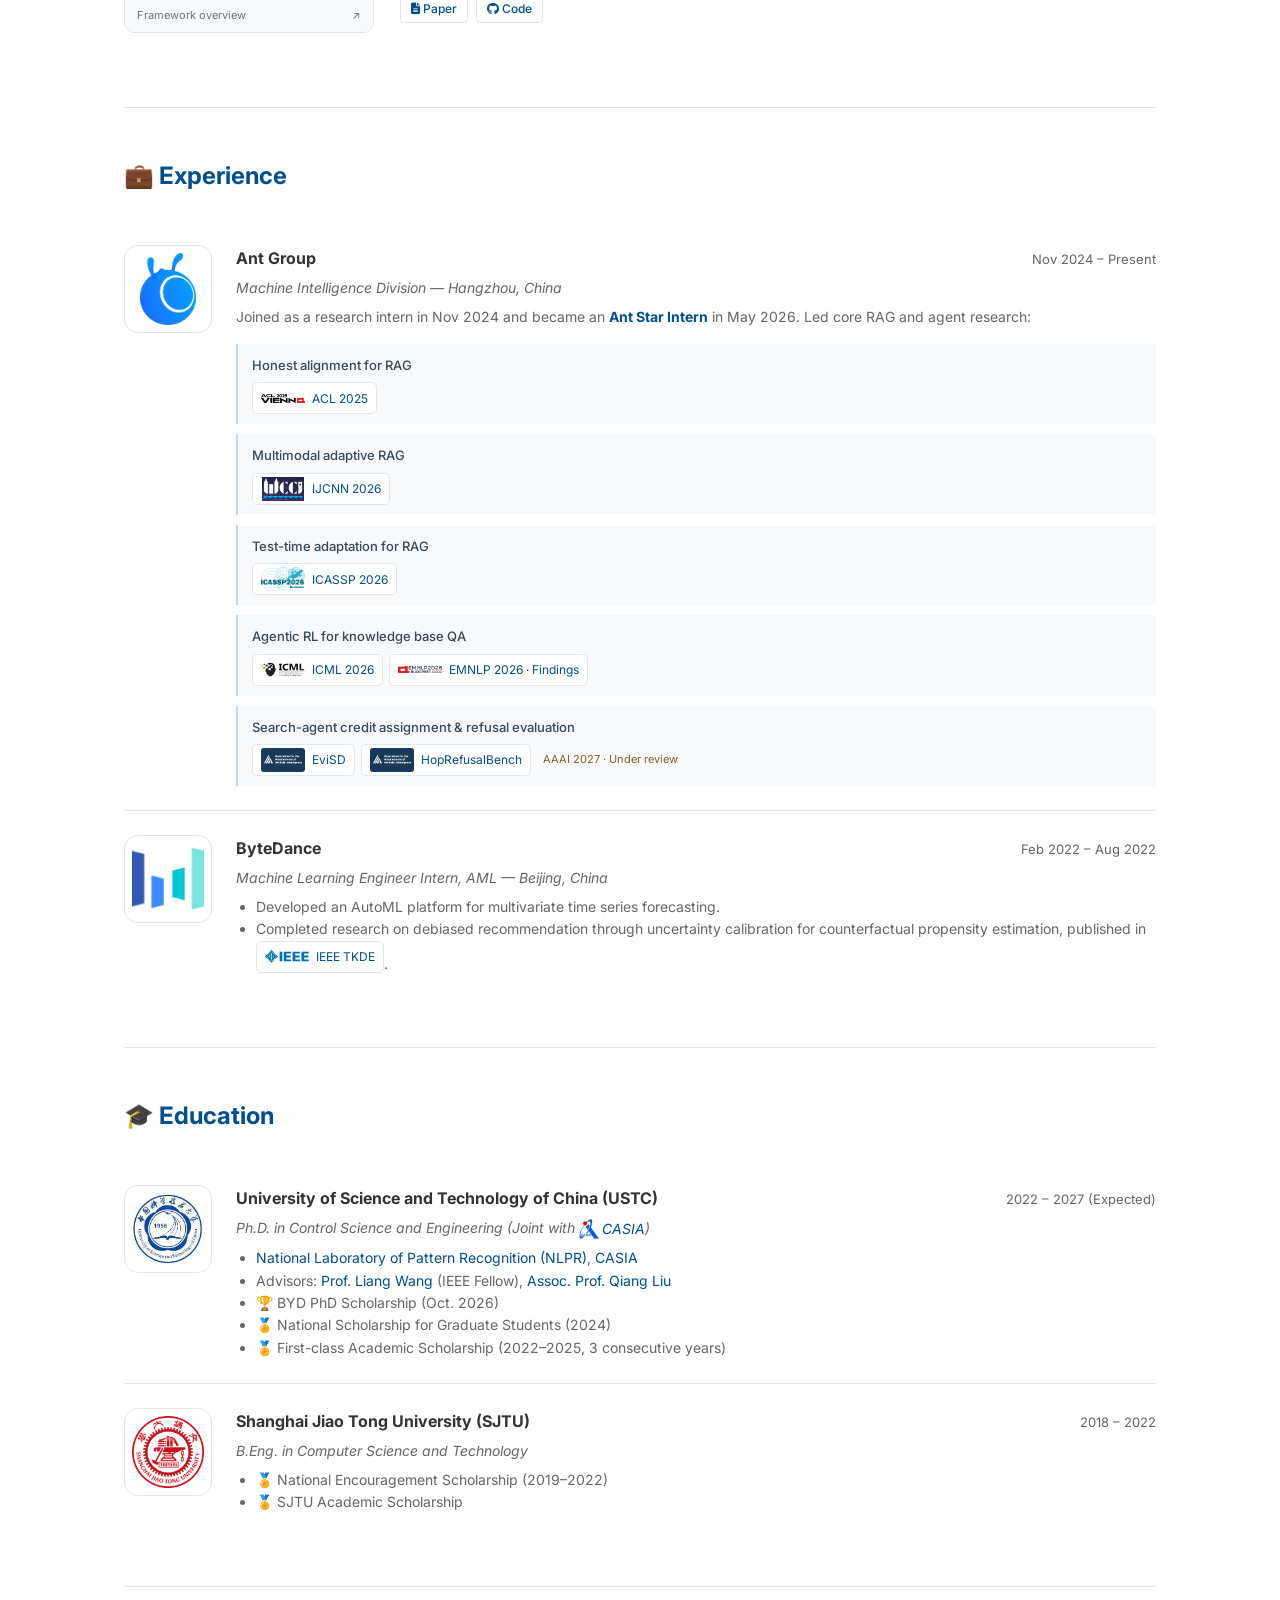
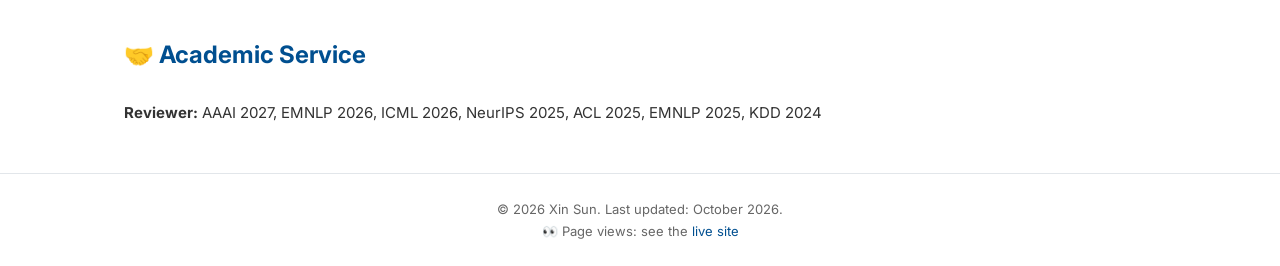
==== commit 309f7ddc: "Add GAPD open-source code link" ====
--- a/index.html
+++ b/index.html
@@ -105,6 +105,7 @@
       <div class="pub-venue"><a href="https://2026.emnlp.org/" class="venue-logo" target="_blank" rel="noopener noreferrer"><img src="images/logos/emnlp2026.png" alt="EMNLP logo" loading="lazy" width="76" height="32"></a>EMNLP 2026, Findings <span class="venue-tag">TH-CPL A</span></div>
       <div class="pub-links">
         <a href="https://arxiv.org/abs/2605.29584" target="_blank" rel="noopener noreferrer"><i class="fas fa-file-alt"></i> arXiv</a>
+        <a href="https://github.com/sunxin000/GAPD" target="_blank" rel="noopener noreferrer"><i class="fab fa-github" aria-hidden="true"></i> Code</a>
       </div></div>
     </li>
 
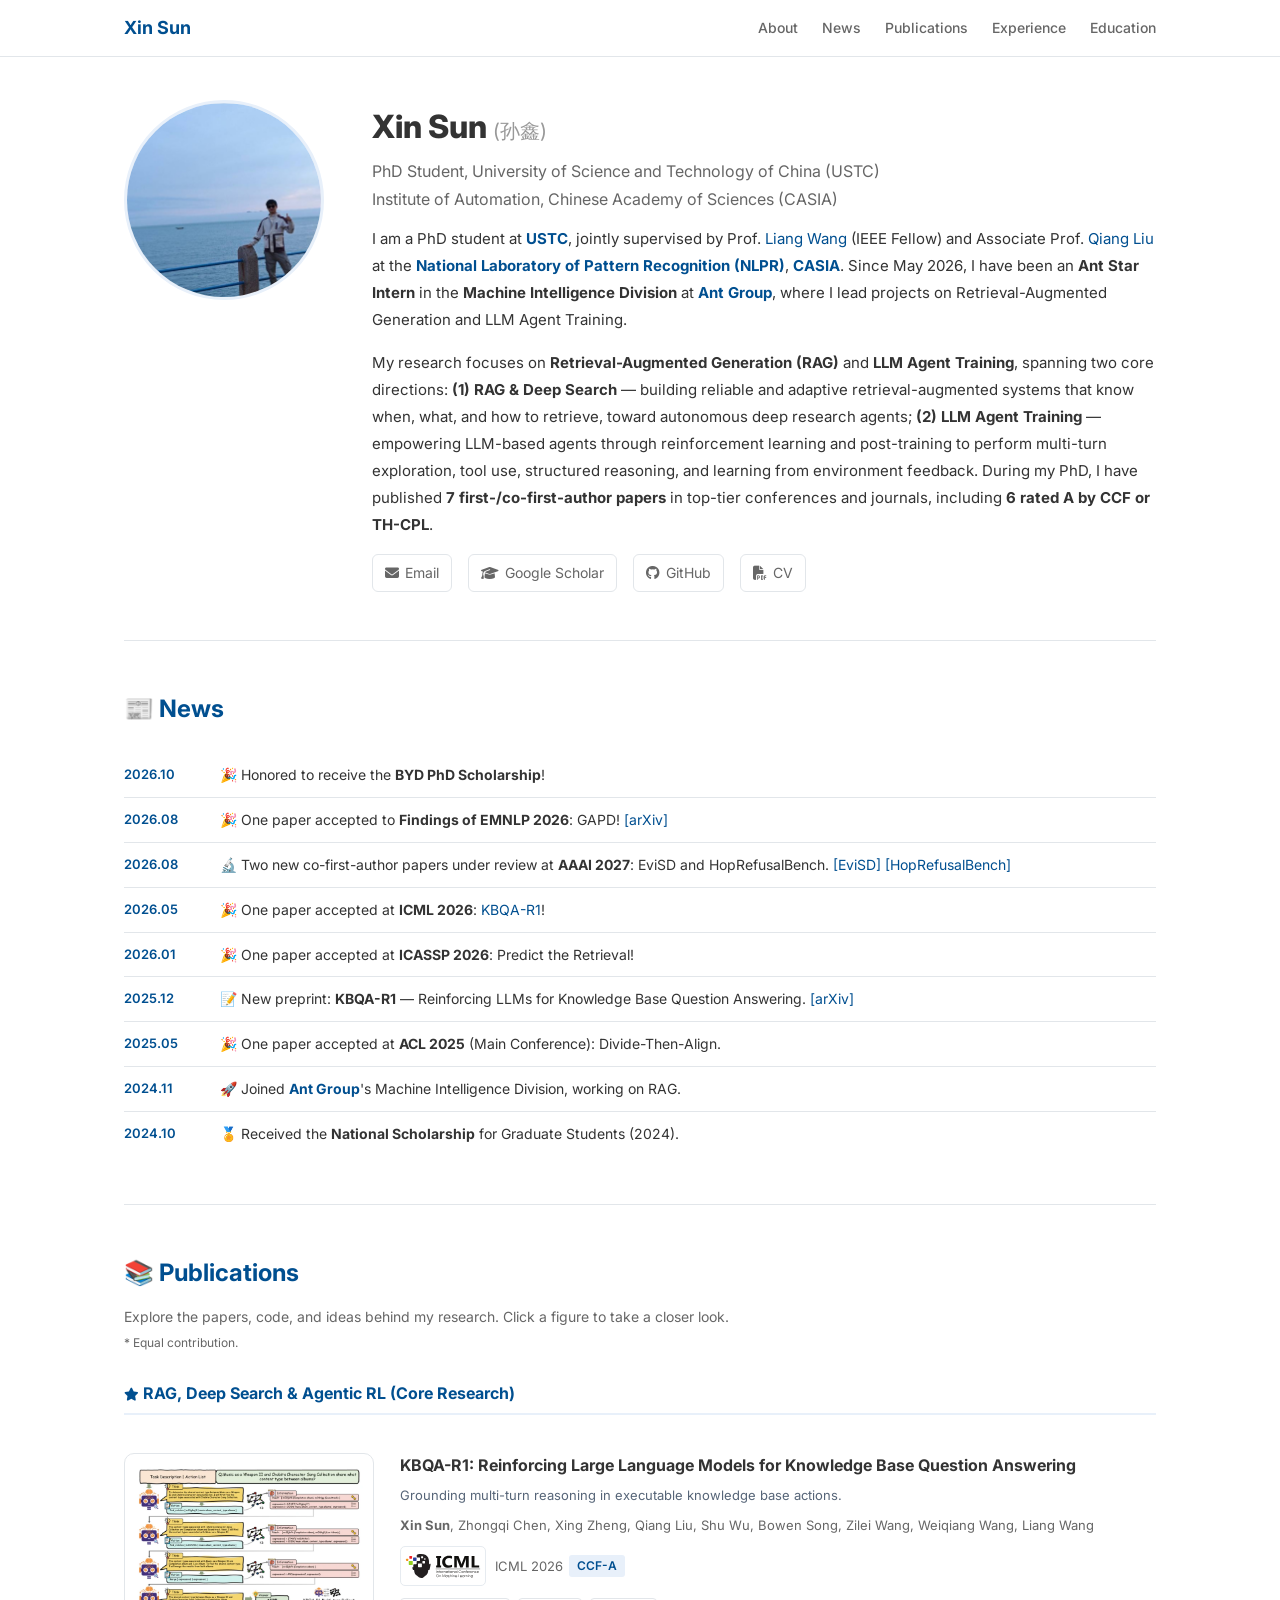
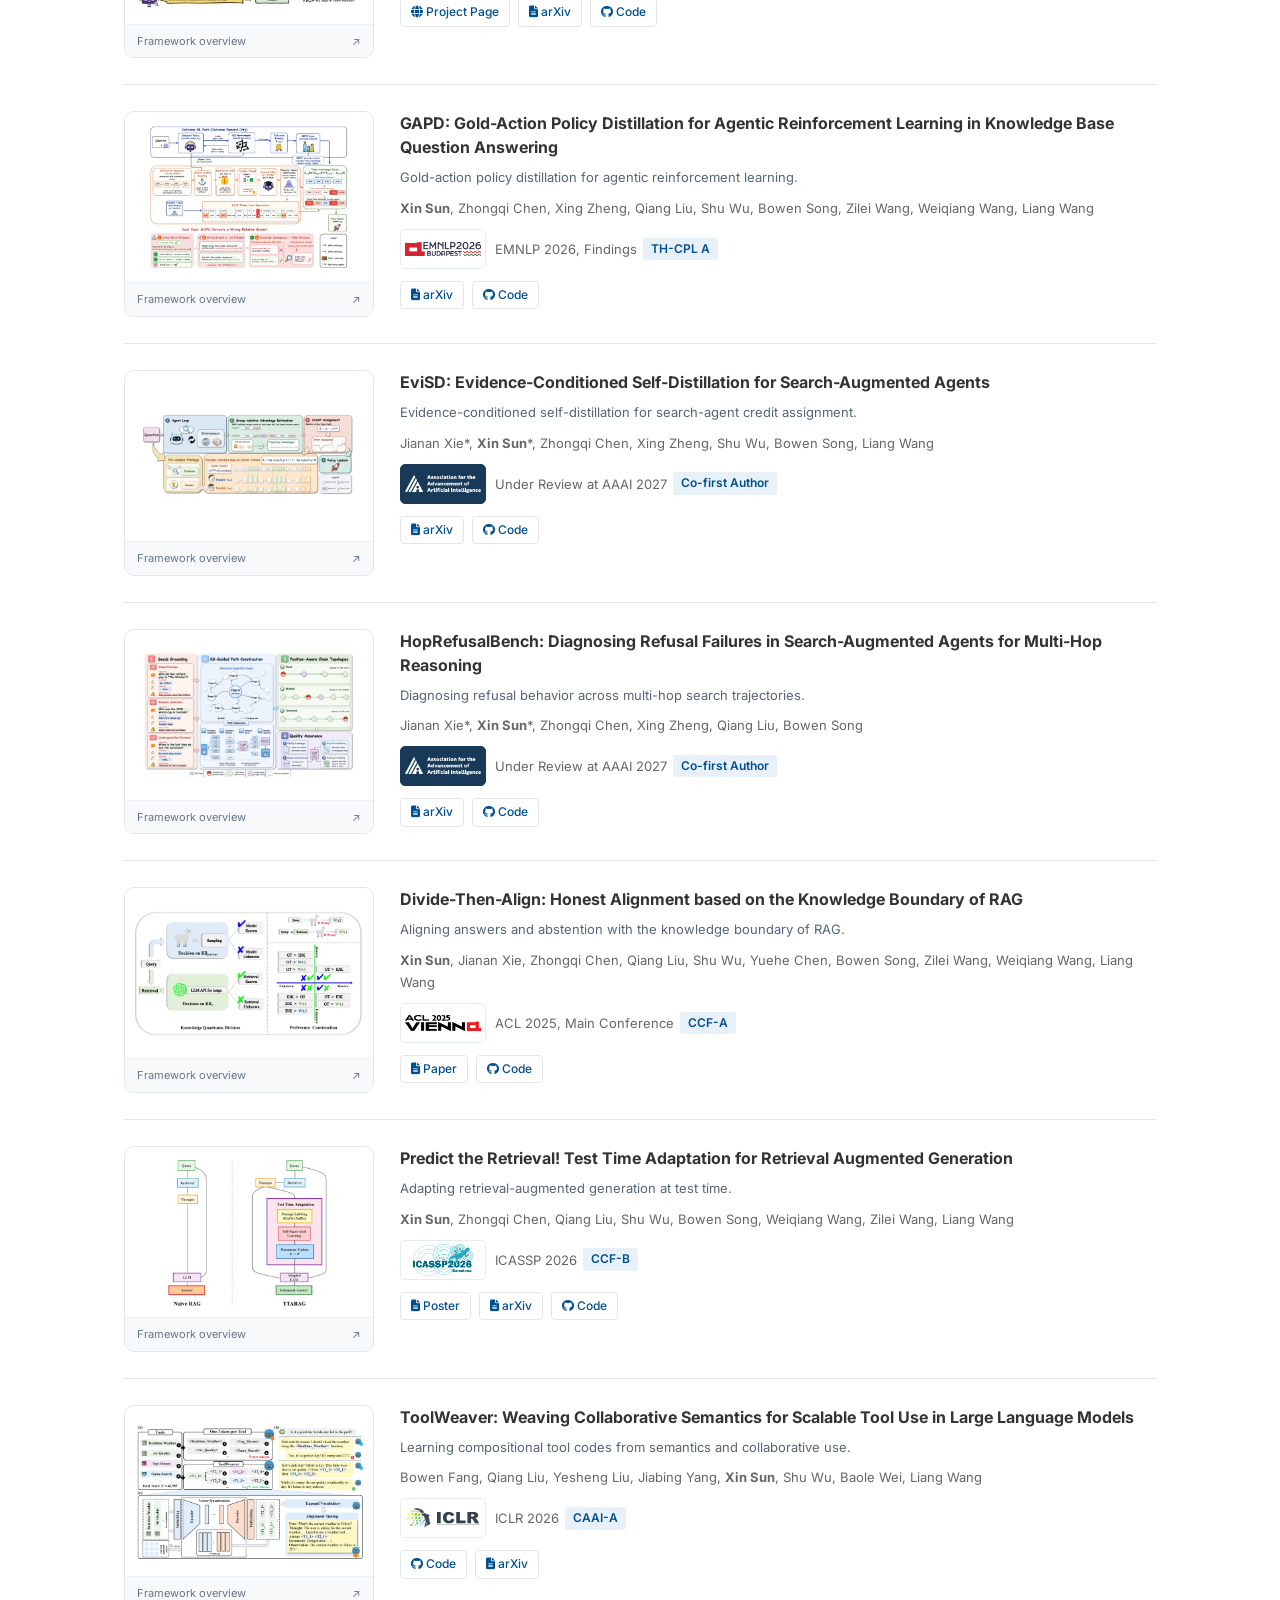
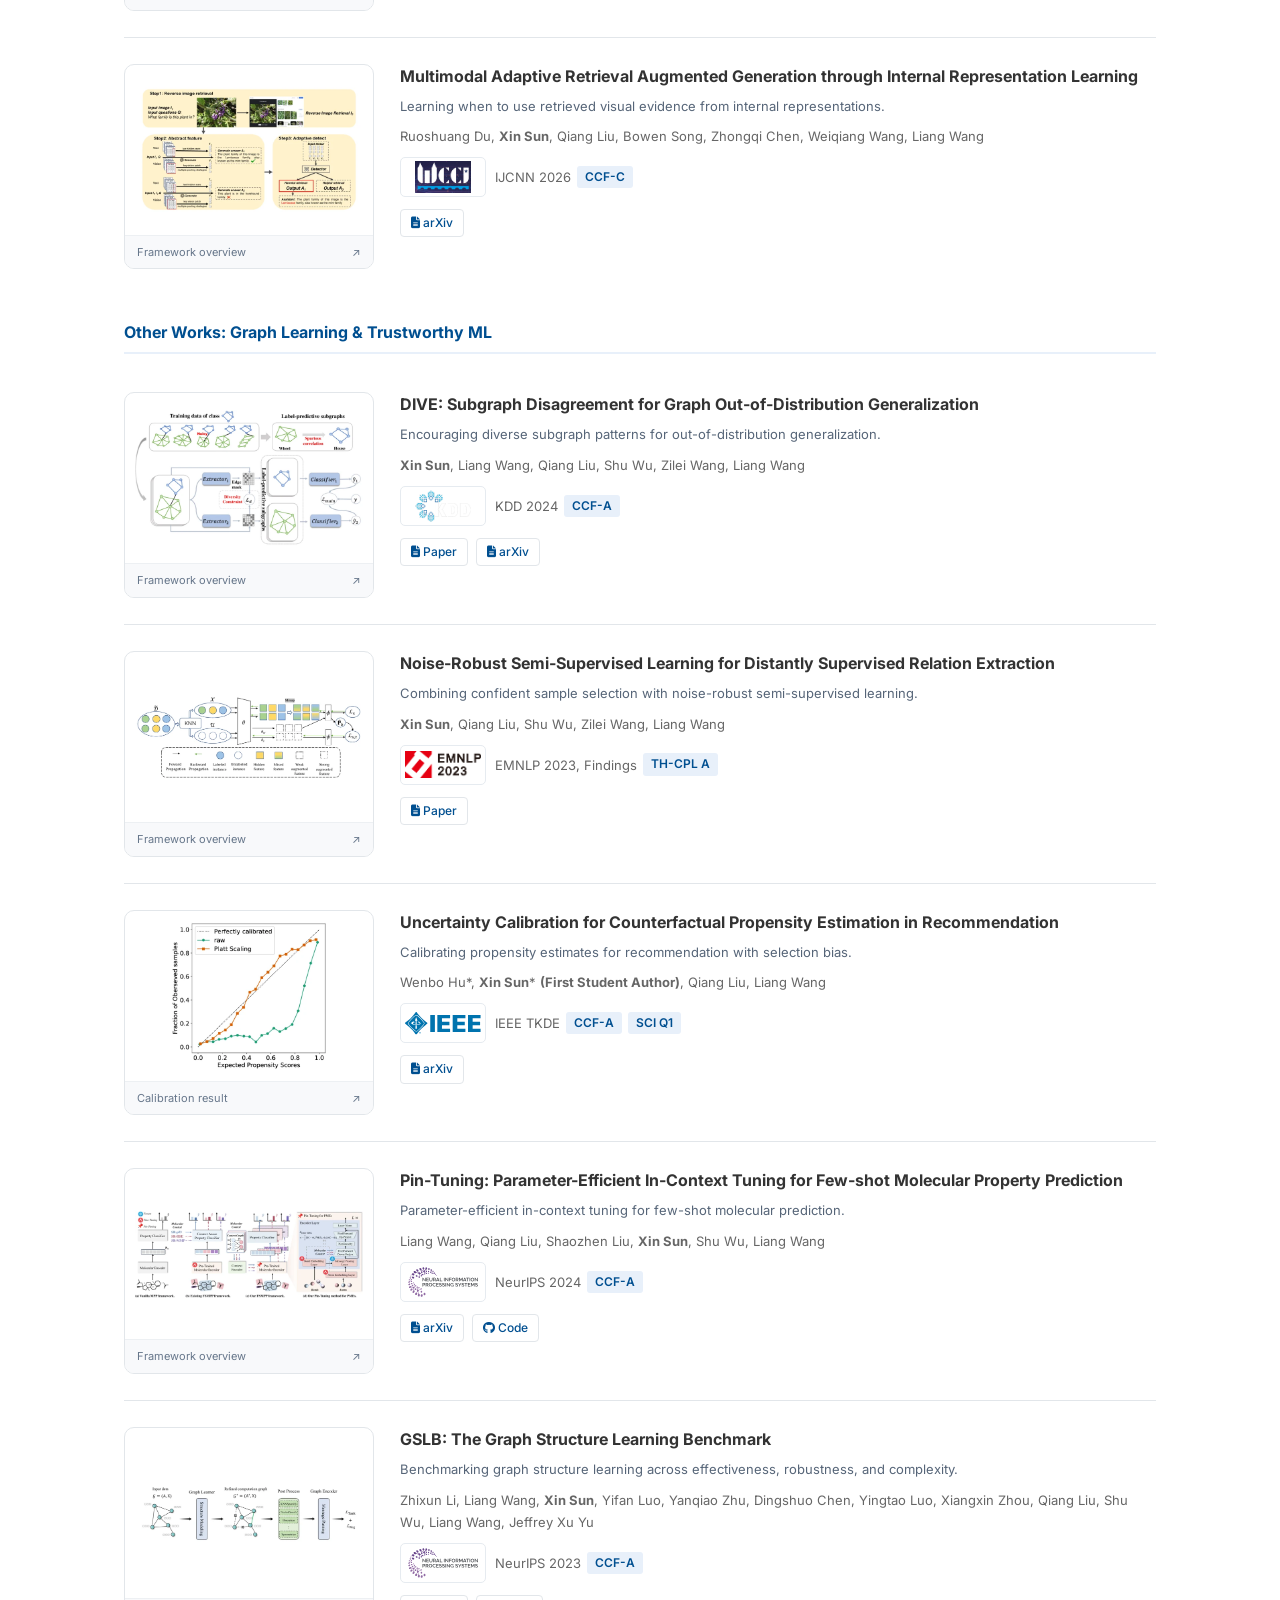
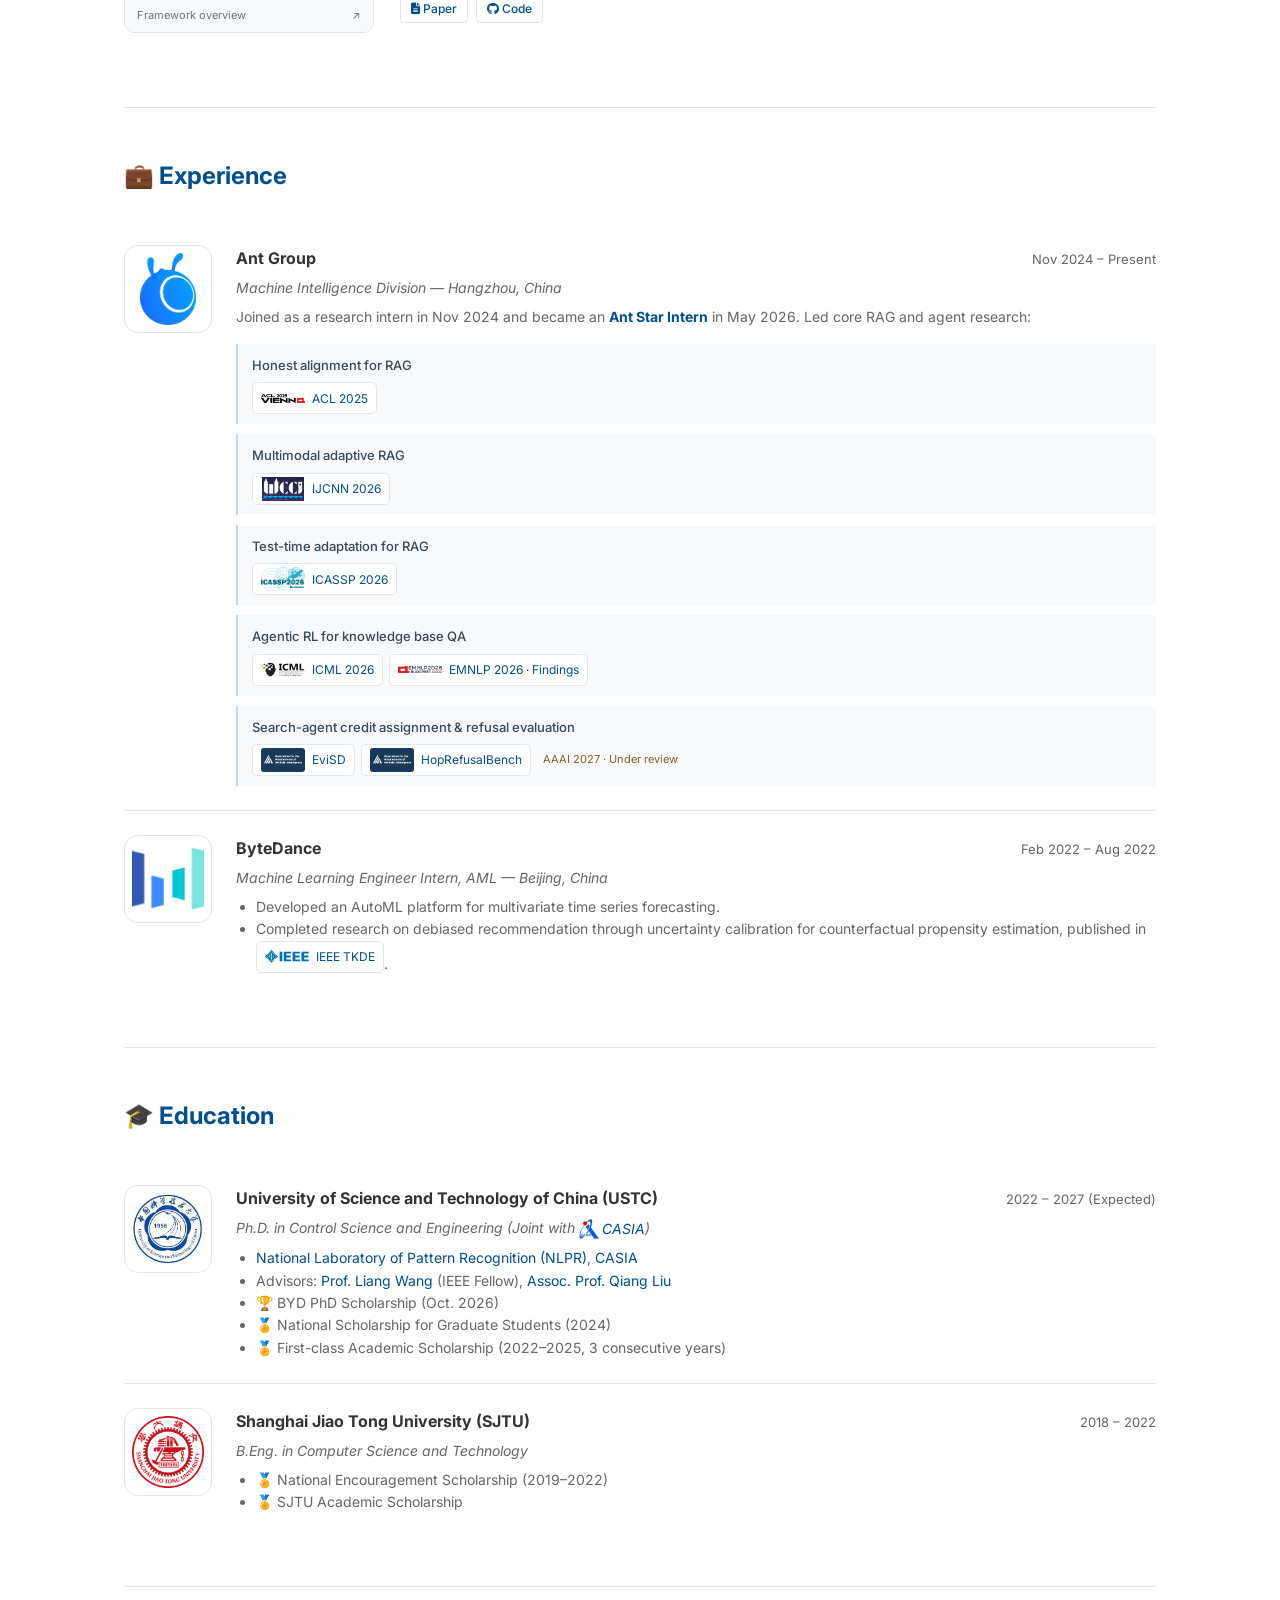
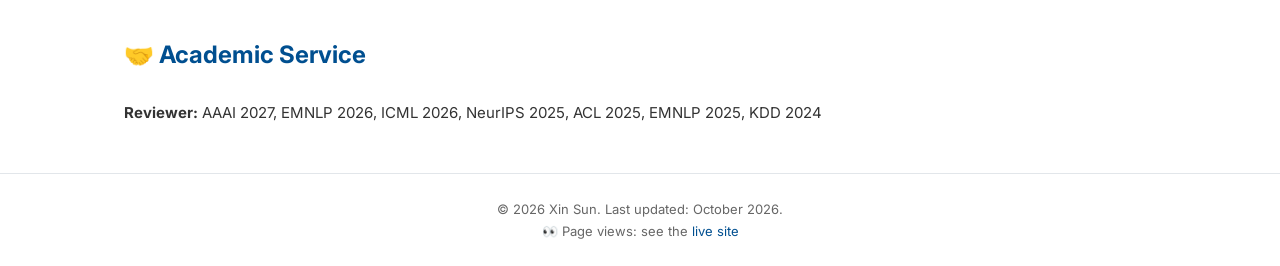
==== commit 7aaa1d01: "Add EviSD and HopRefusalBench code links" ====
--- a/index.html
+++ b/index.html
@@ -120,6 +120,7 @@
       <div class="pub-venue"><a href="https://aaai.org/" class="venue-logo venue-logo-dark" target="_blank" rel="noopener noreferrer"><img src="images/logos/aaai.png" alt="AAAI logo" loading="lazy" width="76" height="32"></a>Under Review at AAAI 2027 <span class="venue-tag">Co-first Author</span></div>
       <div class="pub-links">
         <a href="https://arxiv.org/abs/2608.01359" target="_blank" rel="noopener noreferrer"><i class="fas fa-file-alt"></i> arXiv</a>
+        <a href="https://github.com/JiananXie/EviSD" target="_blank" rel="noopener noreferrer"><i class="fab fa-github" aria-hidden="true"></i> Code</a>
       </div></div>
     </li>
 
@@ -134,6 +135,7 @@
       <div class="pub-venue"><a href="https://aaai.org/" class="venue-logo venue-logo-dark" target="_blank" rel="noopener noreferrer"><img src="images/logos/aaai.png" alt="AAAI logo" loading="lazy" width="76" height="32"></a>Under Review at AAAI 2027 <span class="venue-tag">Co-first Author</span></div>
       <div class="pub-links">
         <a href="https://arxiv.org/abs/2608.01358" target="_blank" rel="noopener noreferrer"><i class="fas fa-file-alt"></i> arXiv</a>
+        <a href="https://github.com/JiananXie/HopRefusalBench" target="_blank" rel="noopener noreferrer"><i class="fab fa-github" aria-hidden="true"></i> Code</a>
       </div></div>
     </li>
 
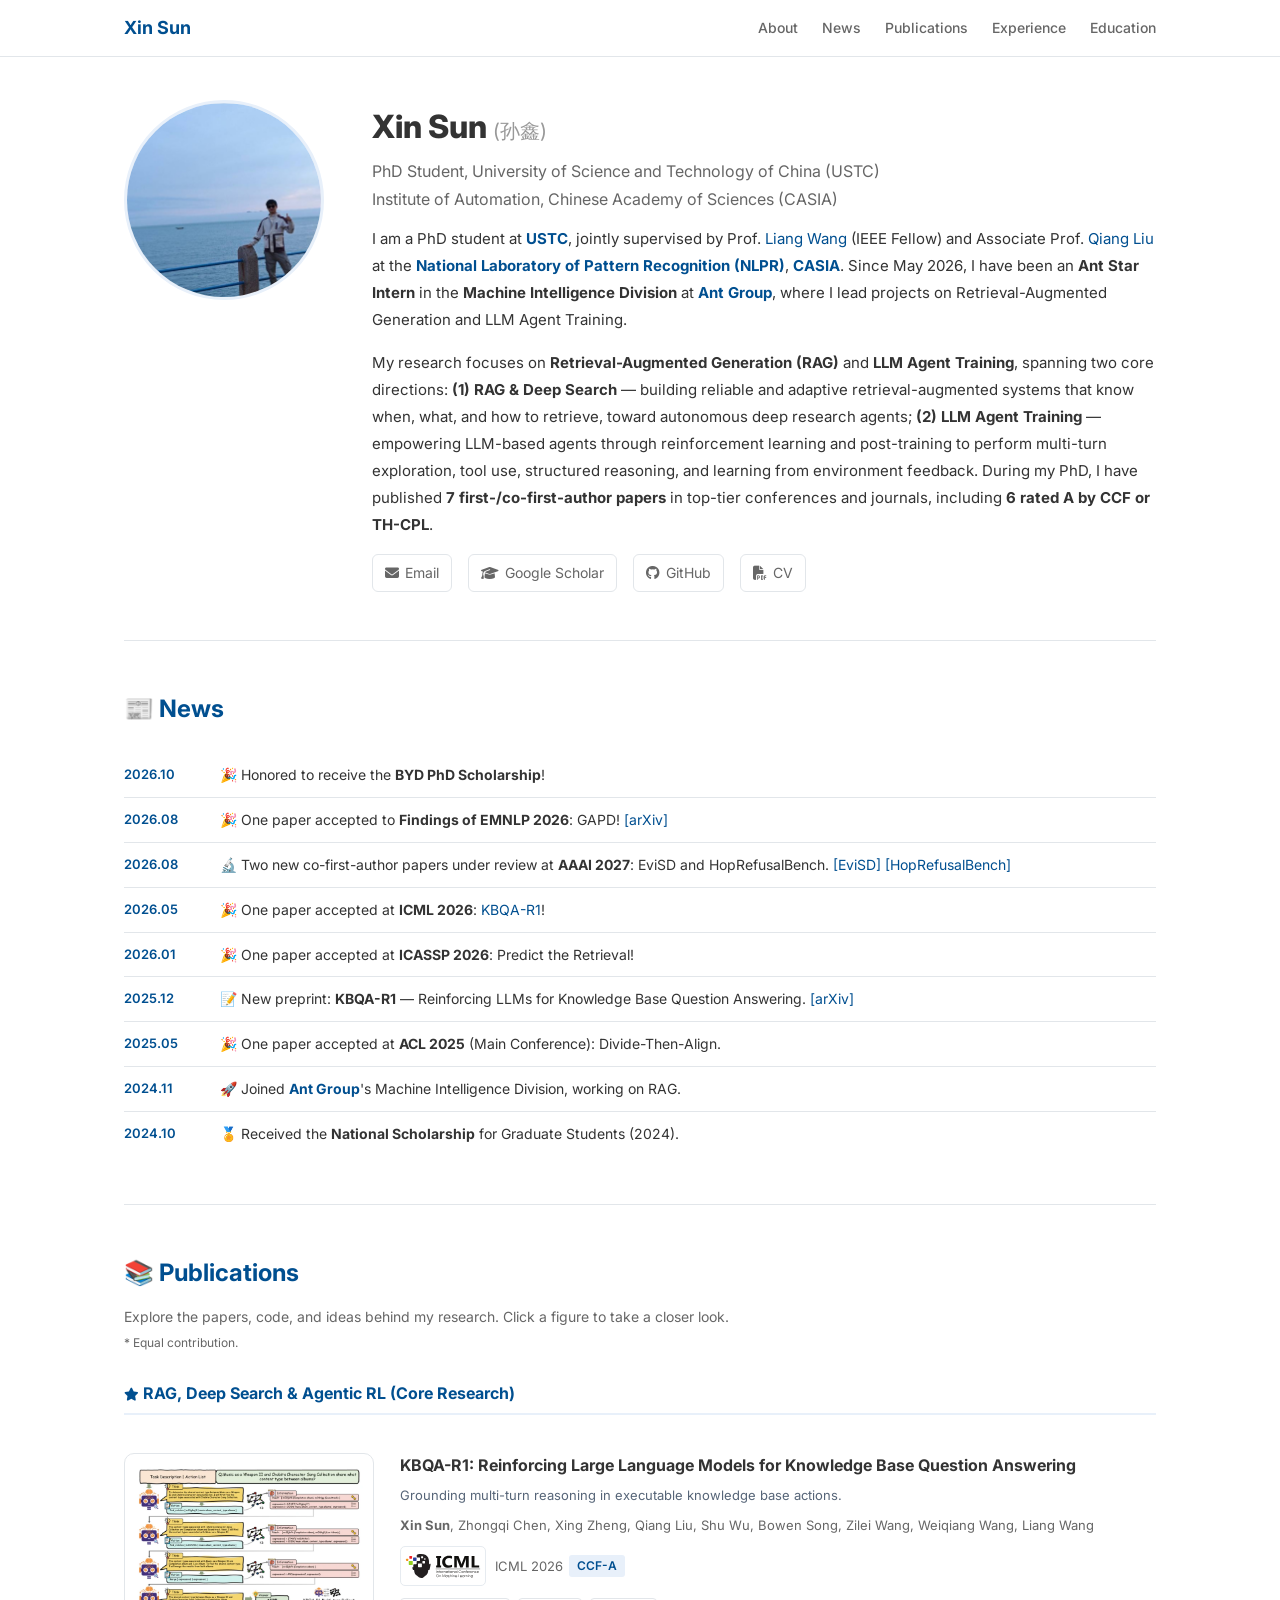
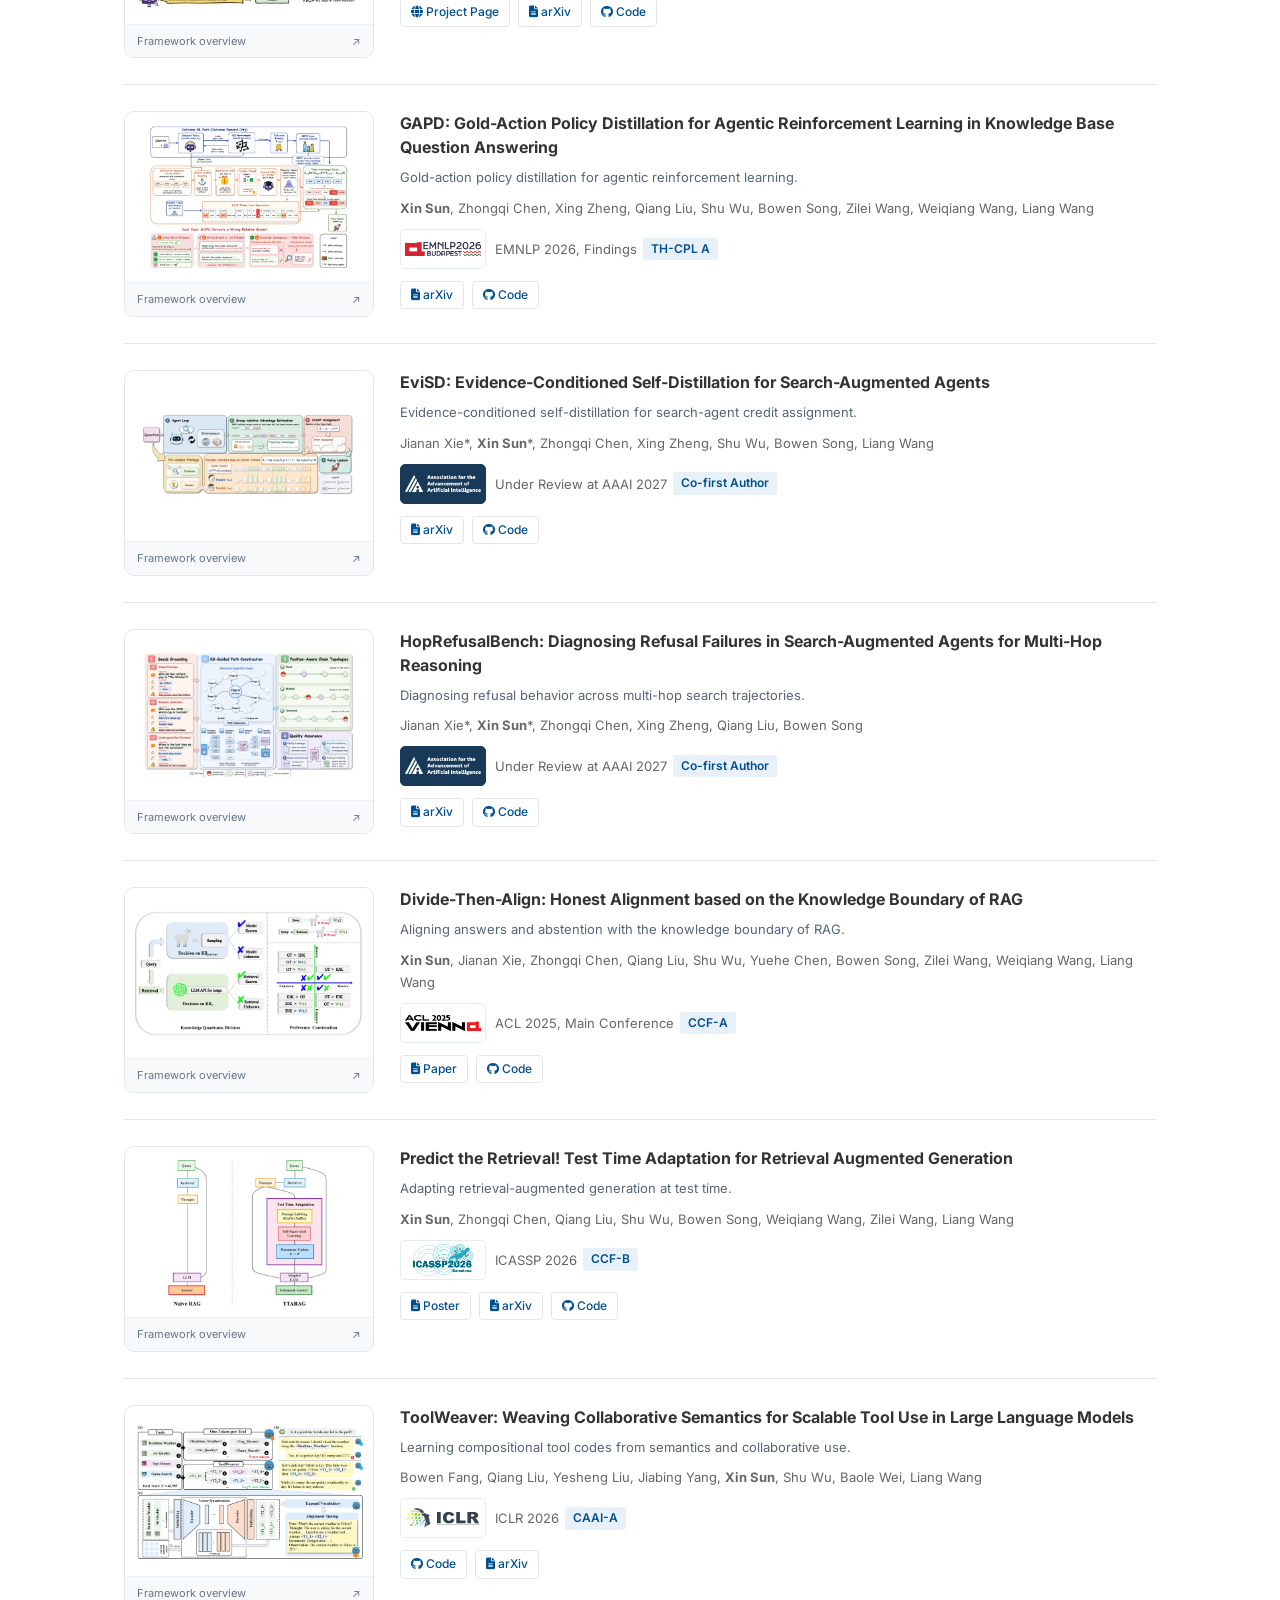
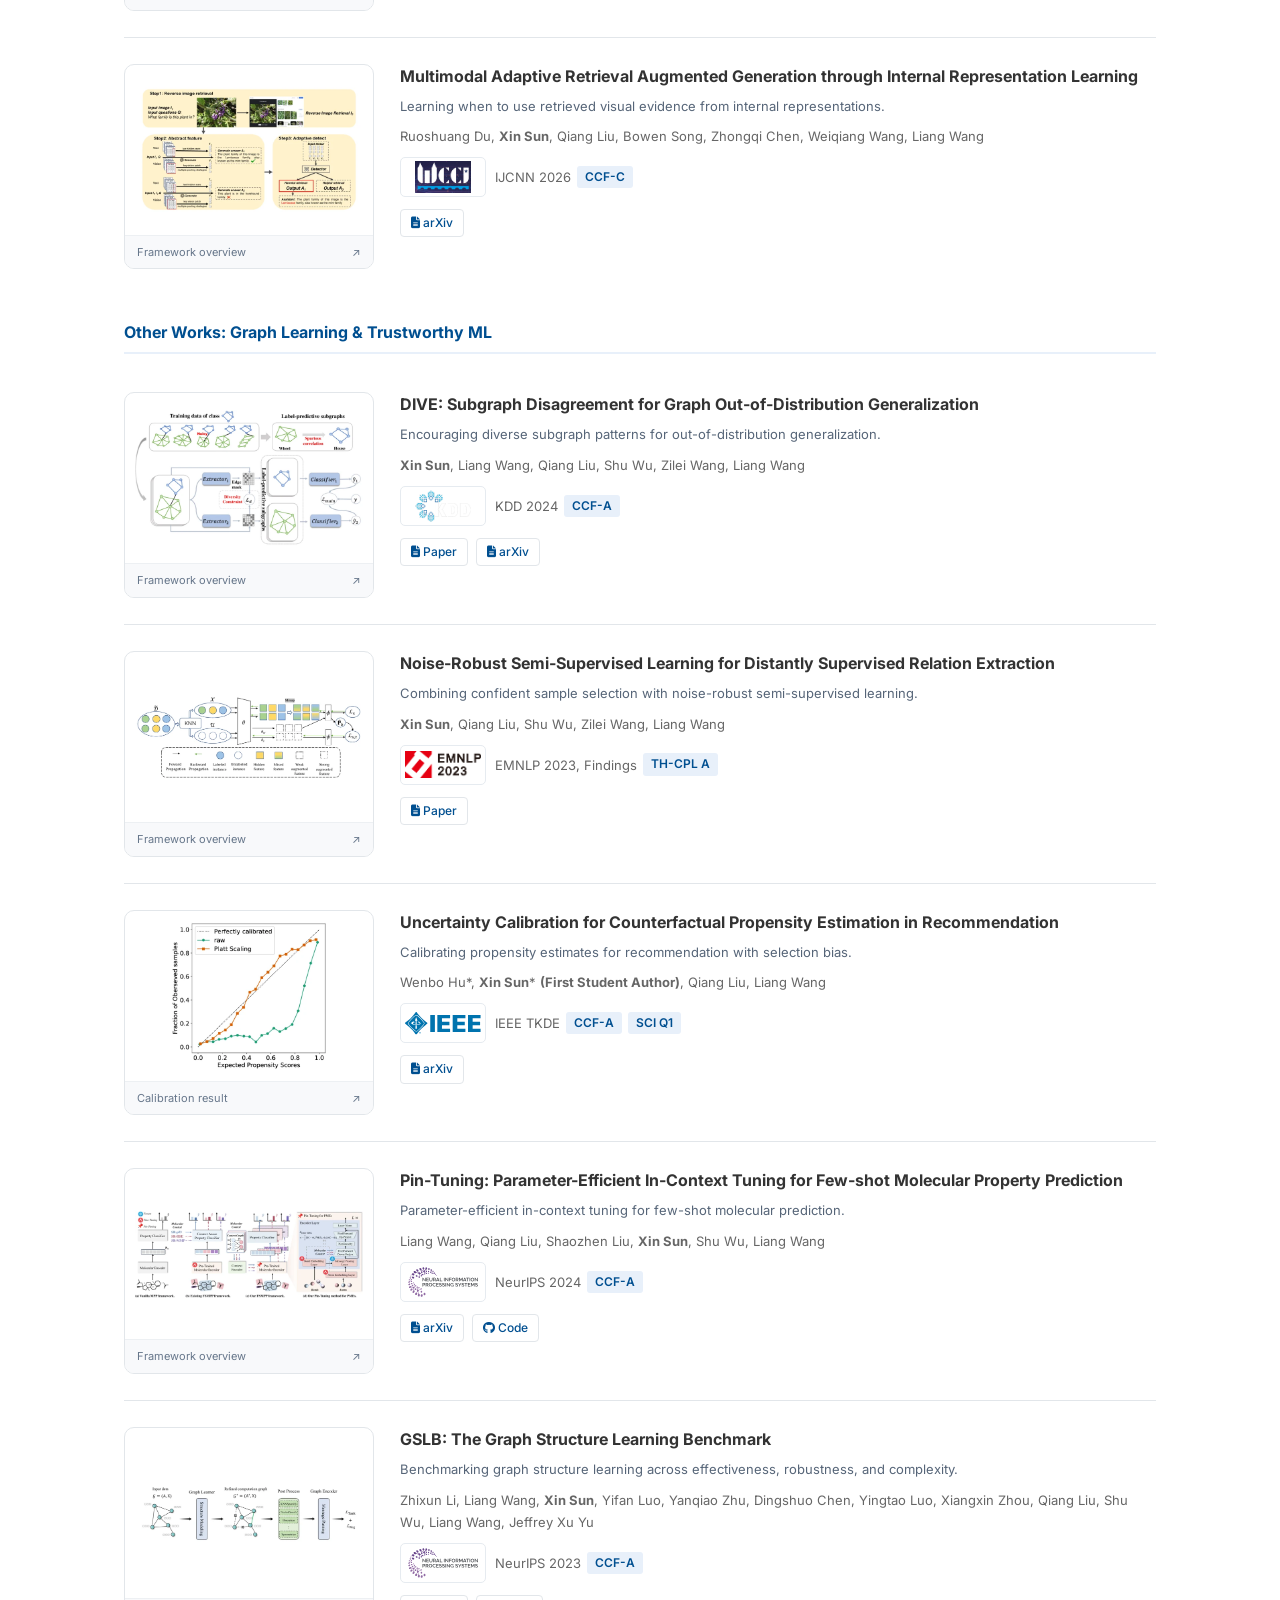
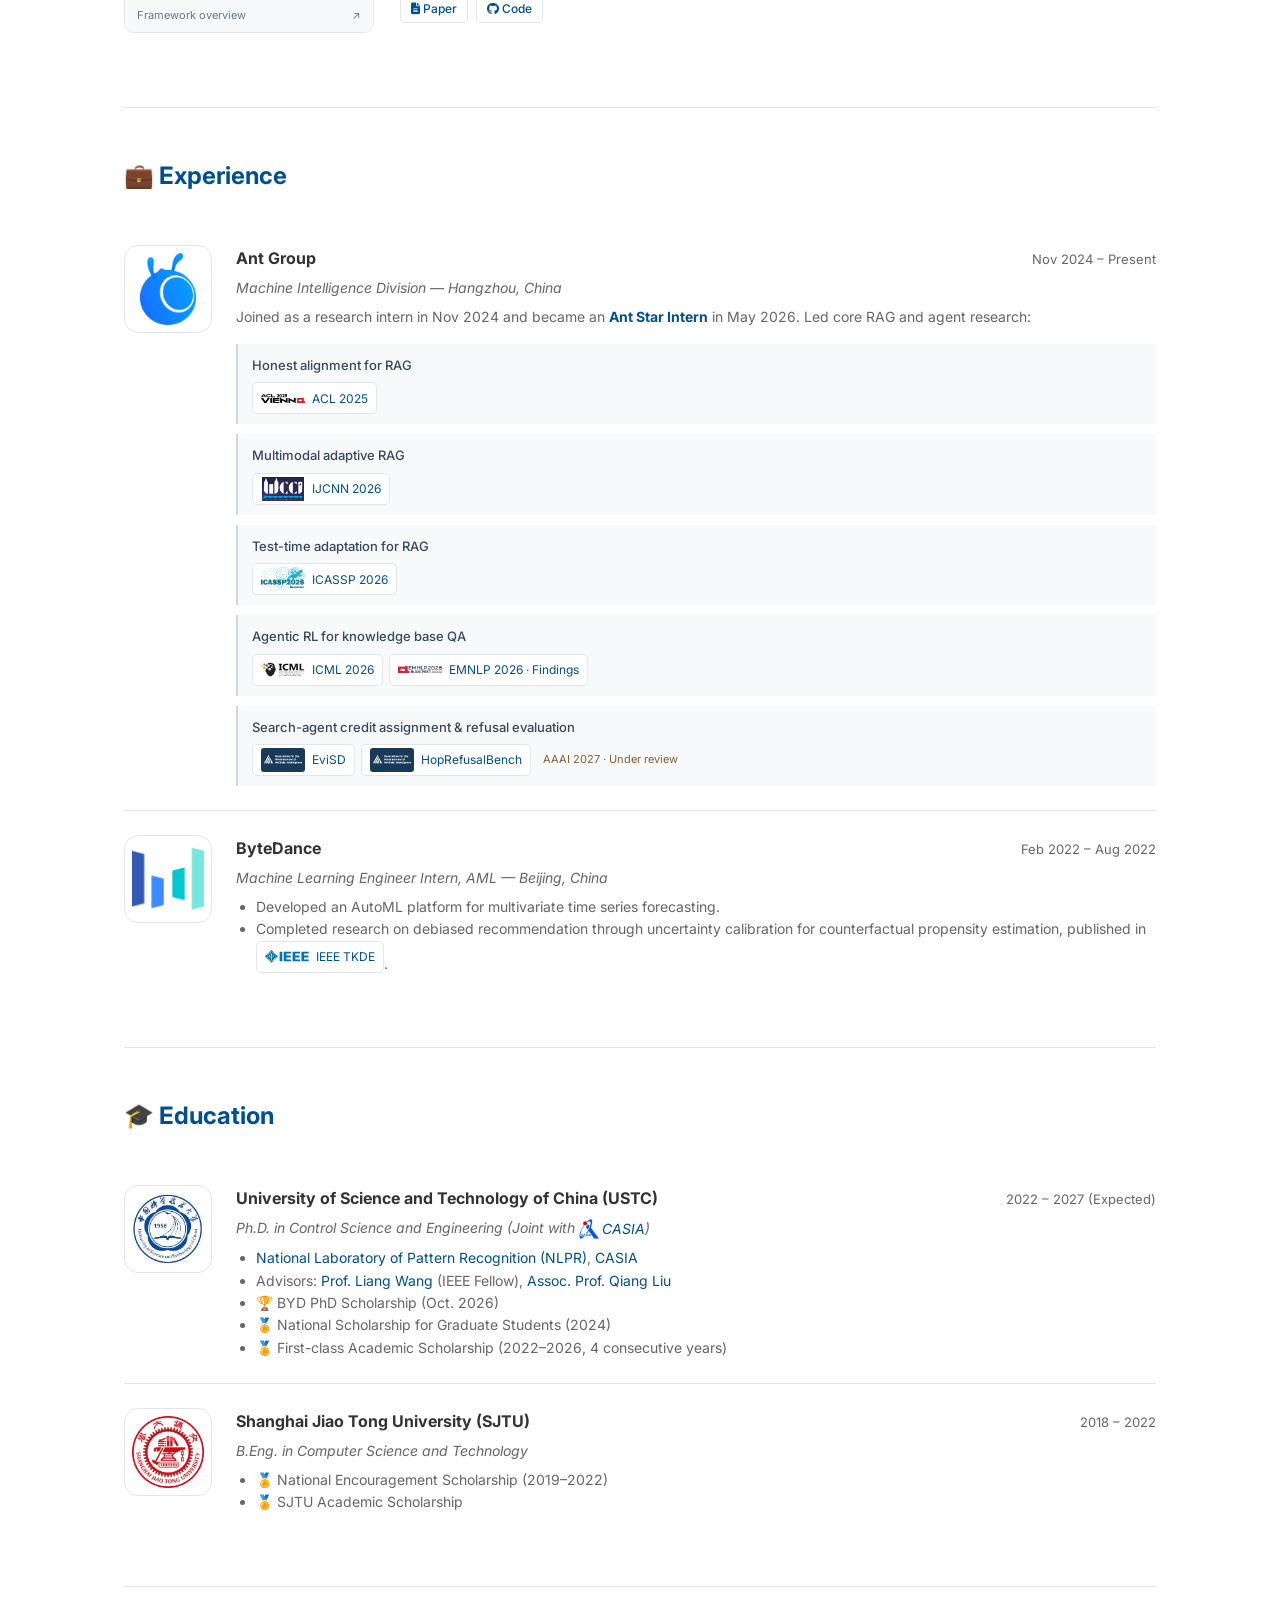
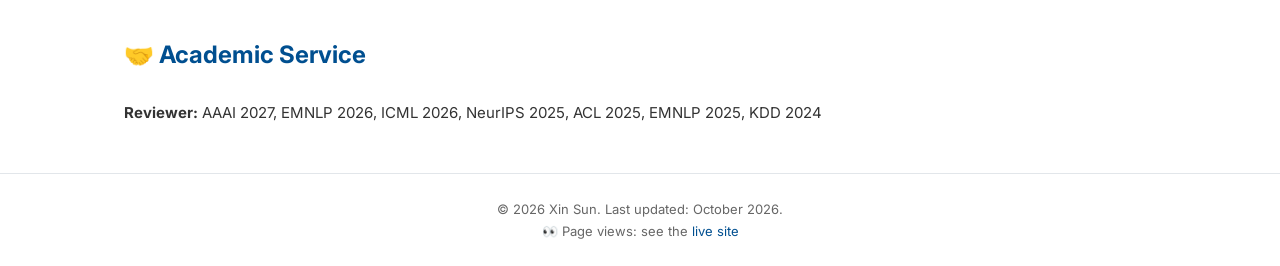
==== commit a61af5bf: "Update academic scholarship to four consecutive years" ====
--- a/index.html
+++ b/index.html
@@ -313,7 +313,7 @@
           <li>Advisors: <a href="https://scholar.google.com/citations?user=8kzzUboAAAAJ" target="_blank" rel="noopener noreferrer">Prof. Liang Wang</a> (IEEE Fellow), <a href="https://people.ucas.edu.cn/~qiangliu" target="_blank" rel="noopener noreferrer">Assoc. Prof. Qiang Liu</a></li>
           <li>🏆 BYD PhD Scholarship (Oct. 2026)</li>
           <li>🏅 National Scholarship for Graduate Students (2024)</li>
-          <li>🏅 First-class Academic Scholarship (2022&ndash;2025, 3 consecutive years)</li>
+          <li>🏅 First-class Academic Scholarship (2022&ndash;2026, 4 consecutive years)</li>
         </ul>
       </div>
     </div></li>
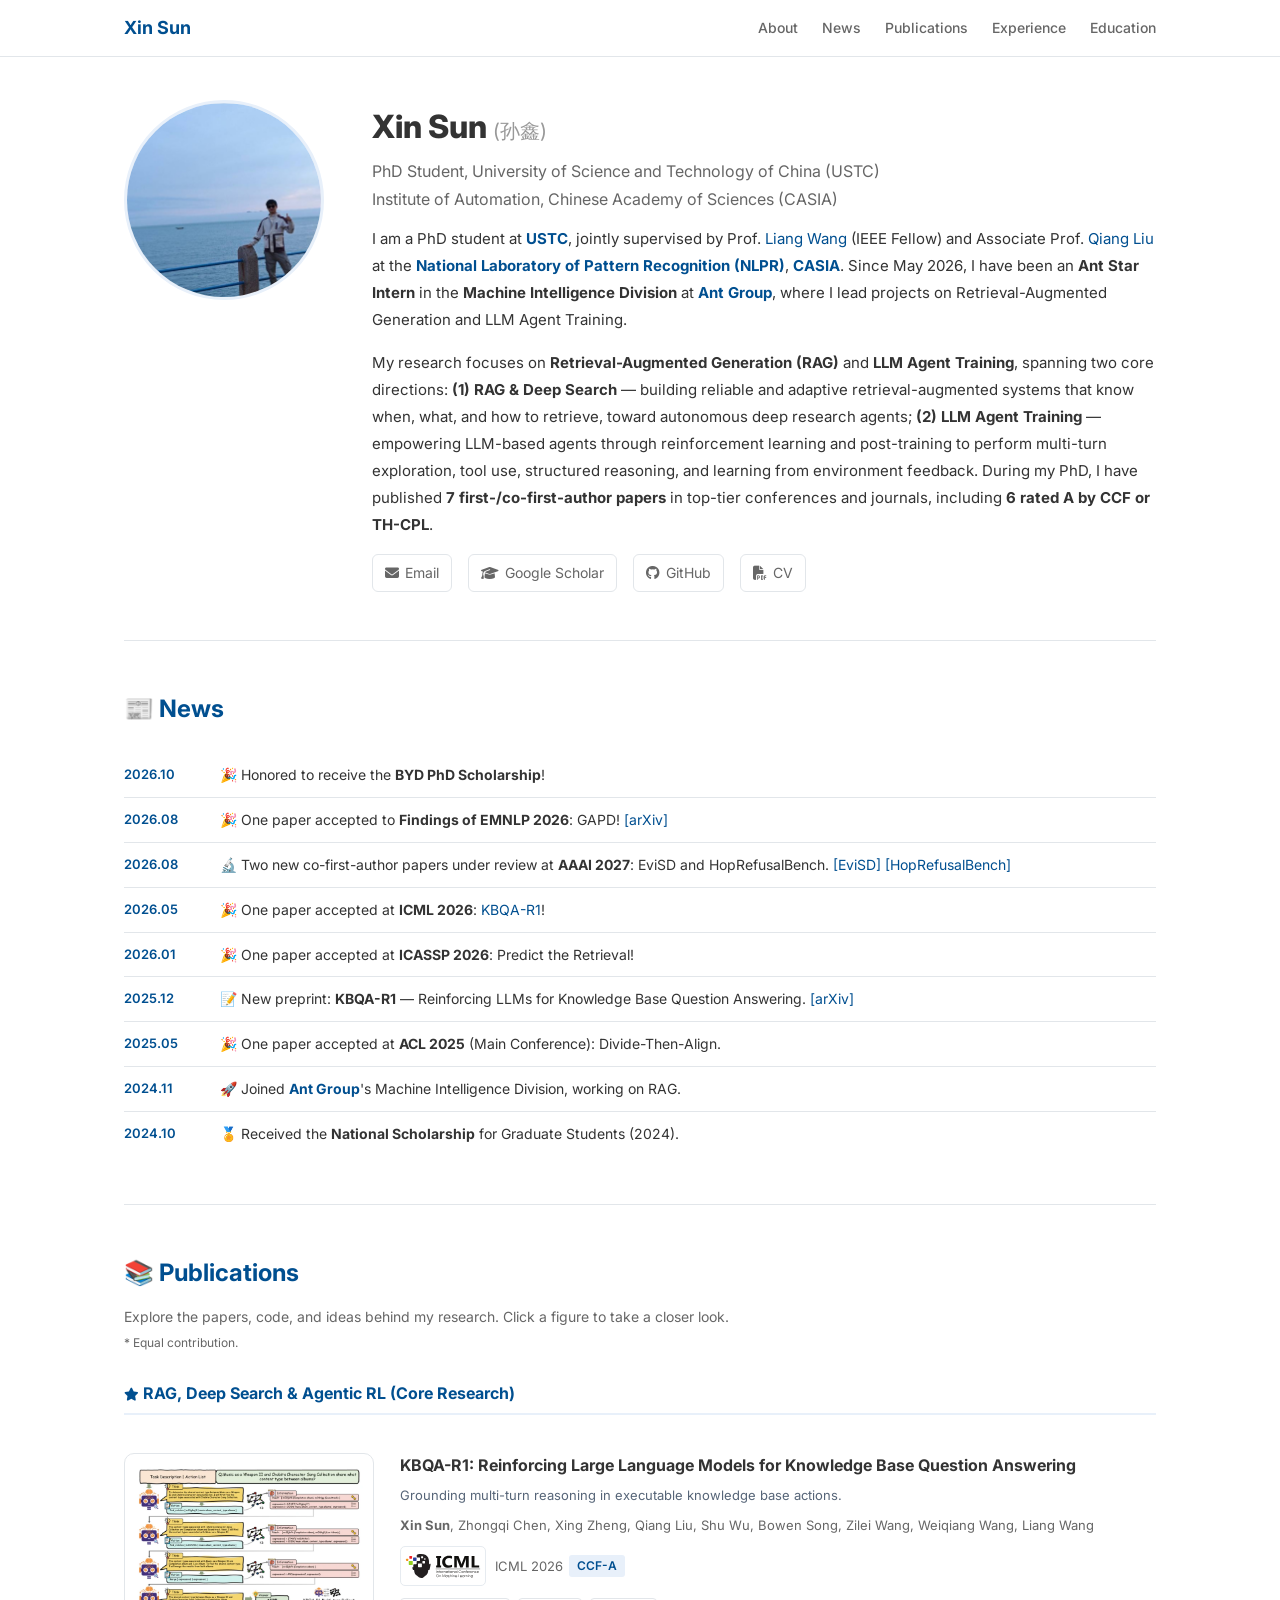
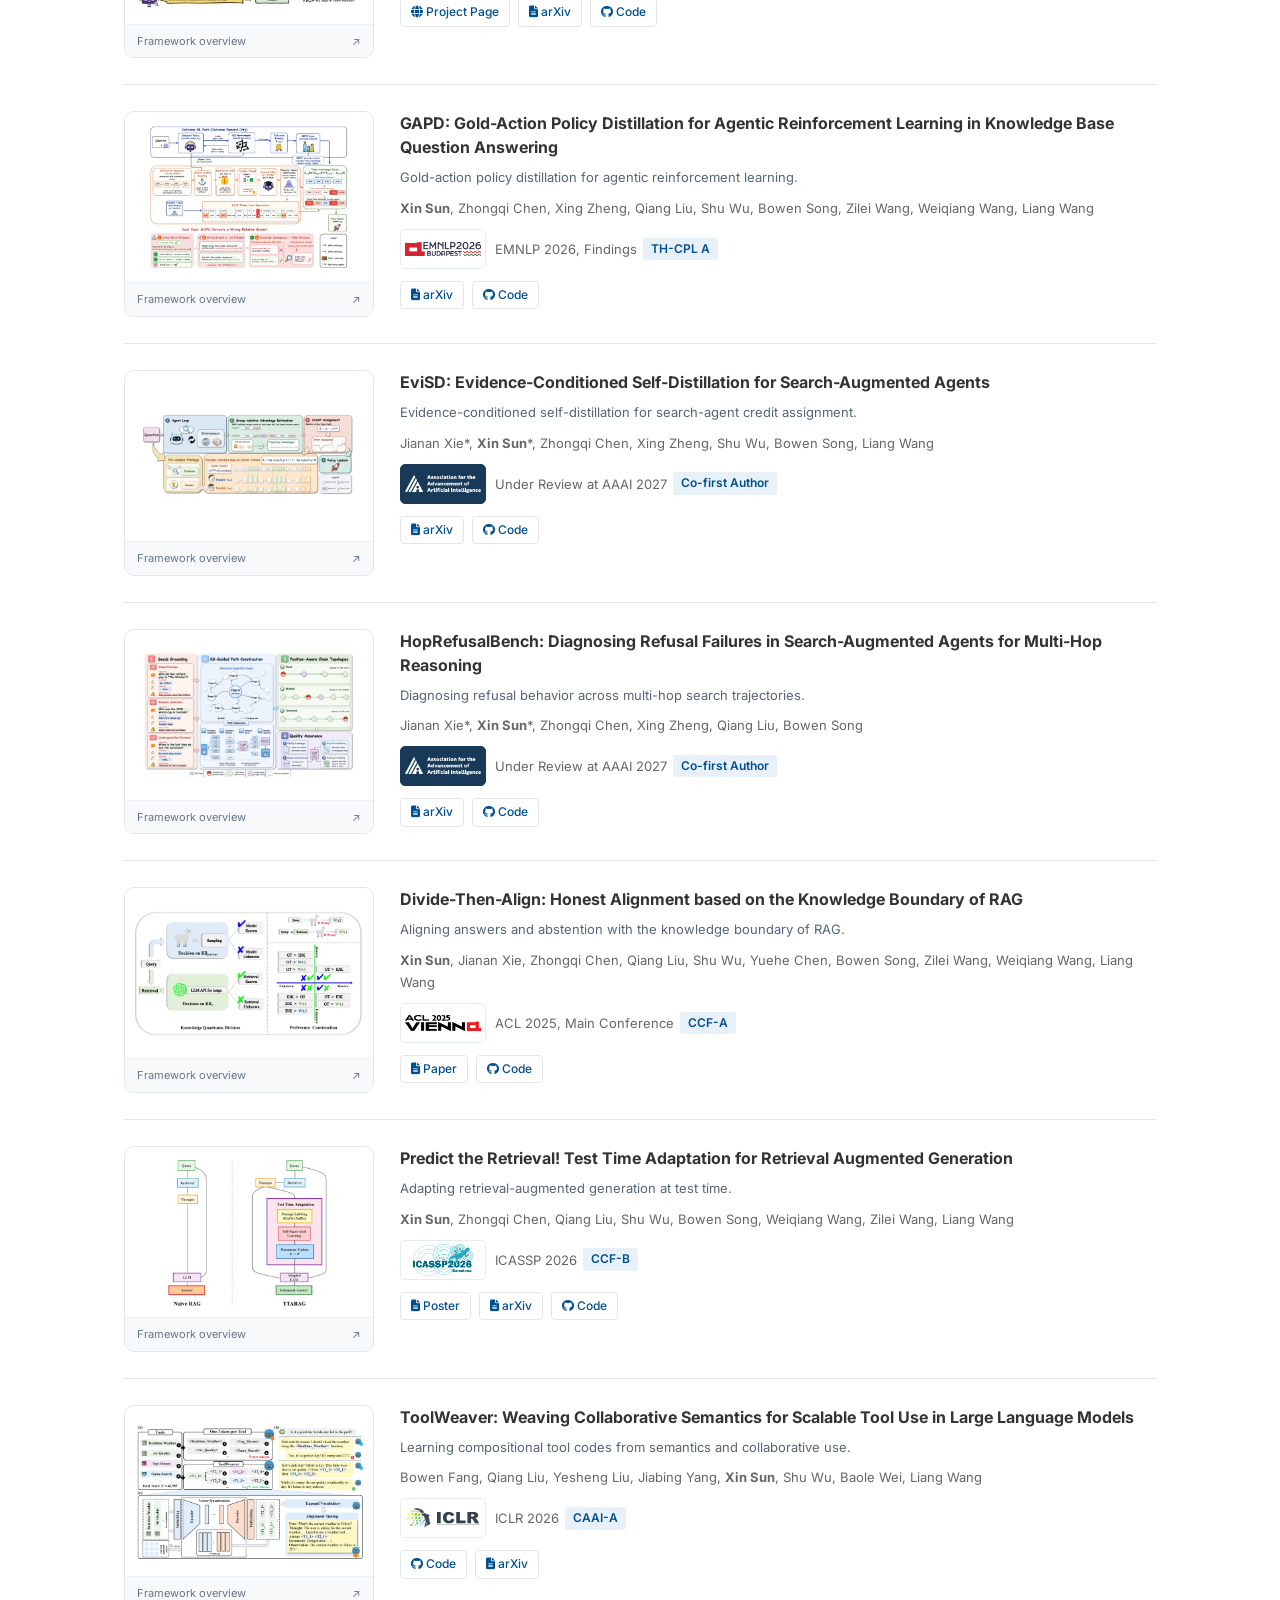
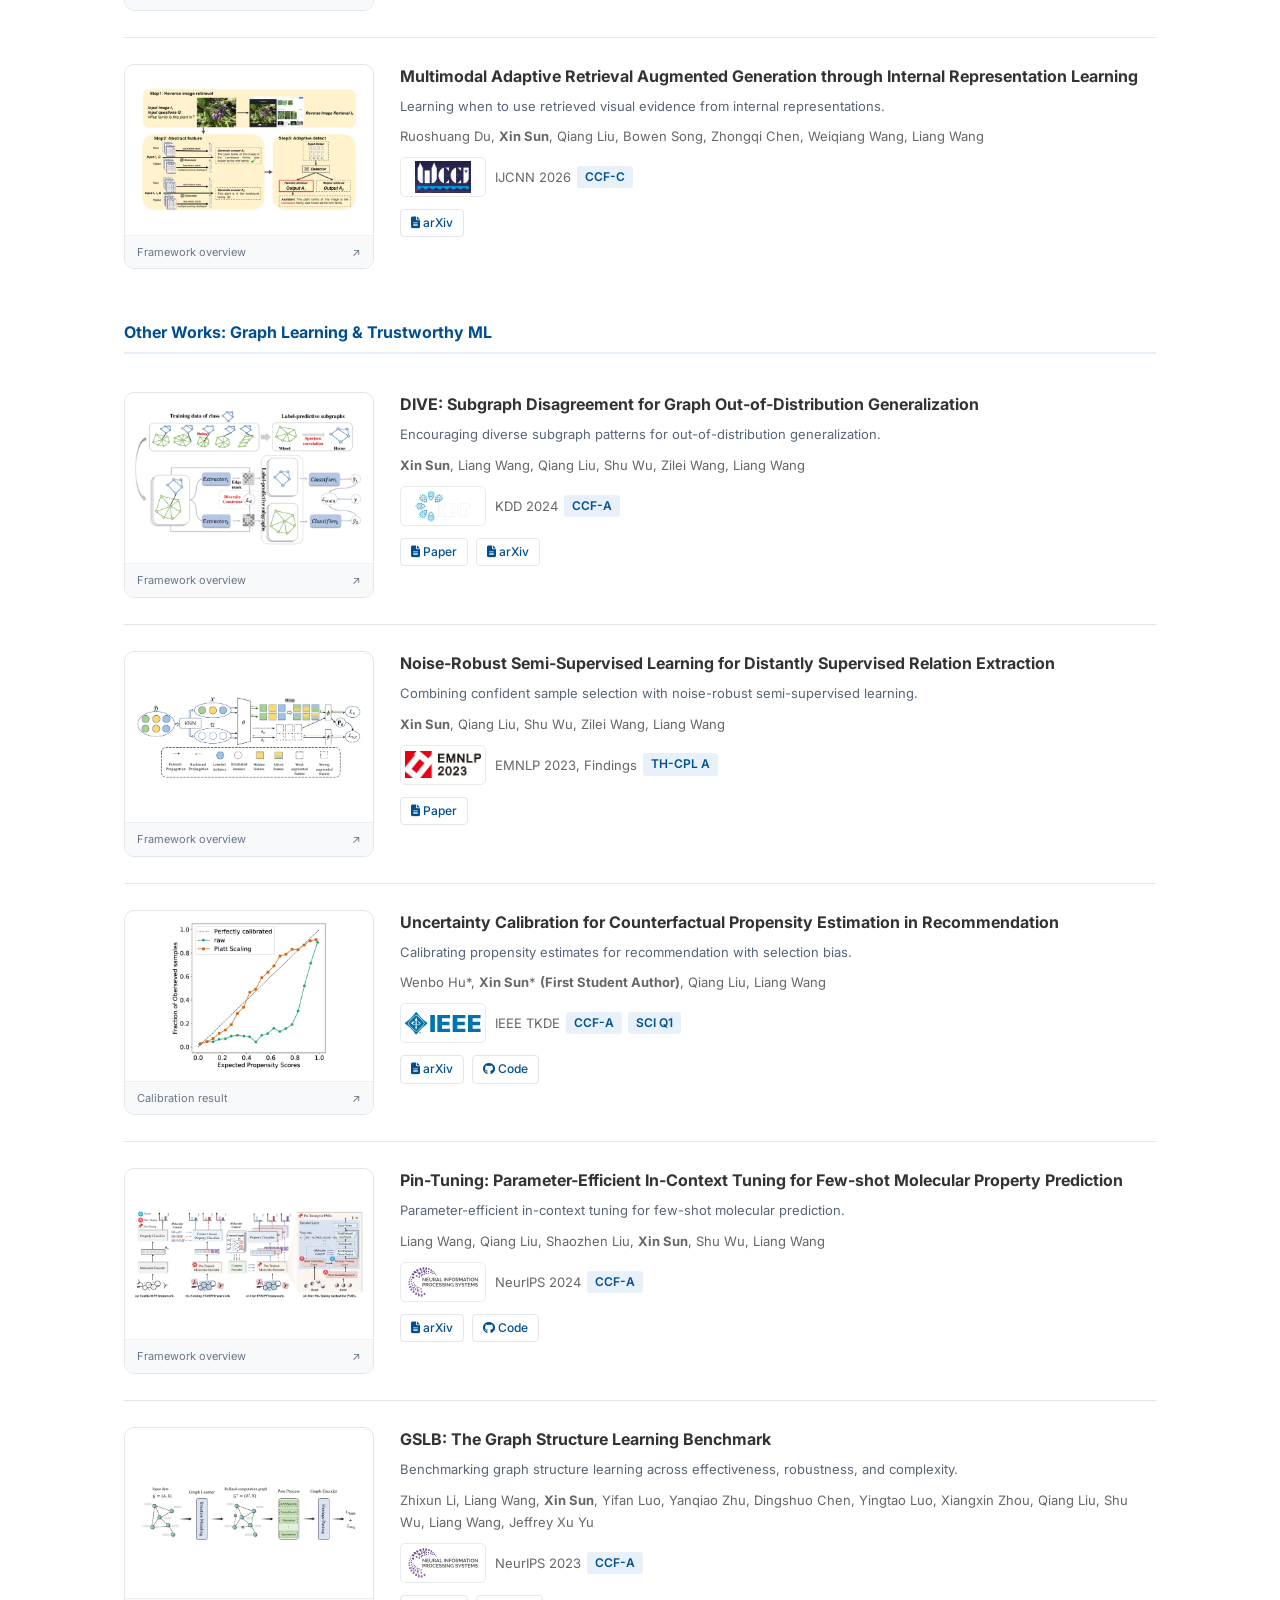
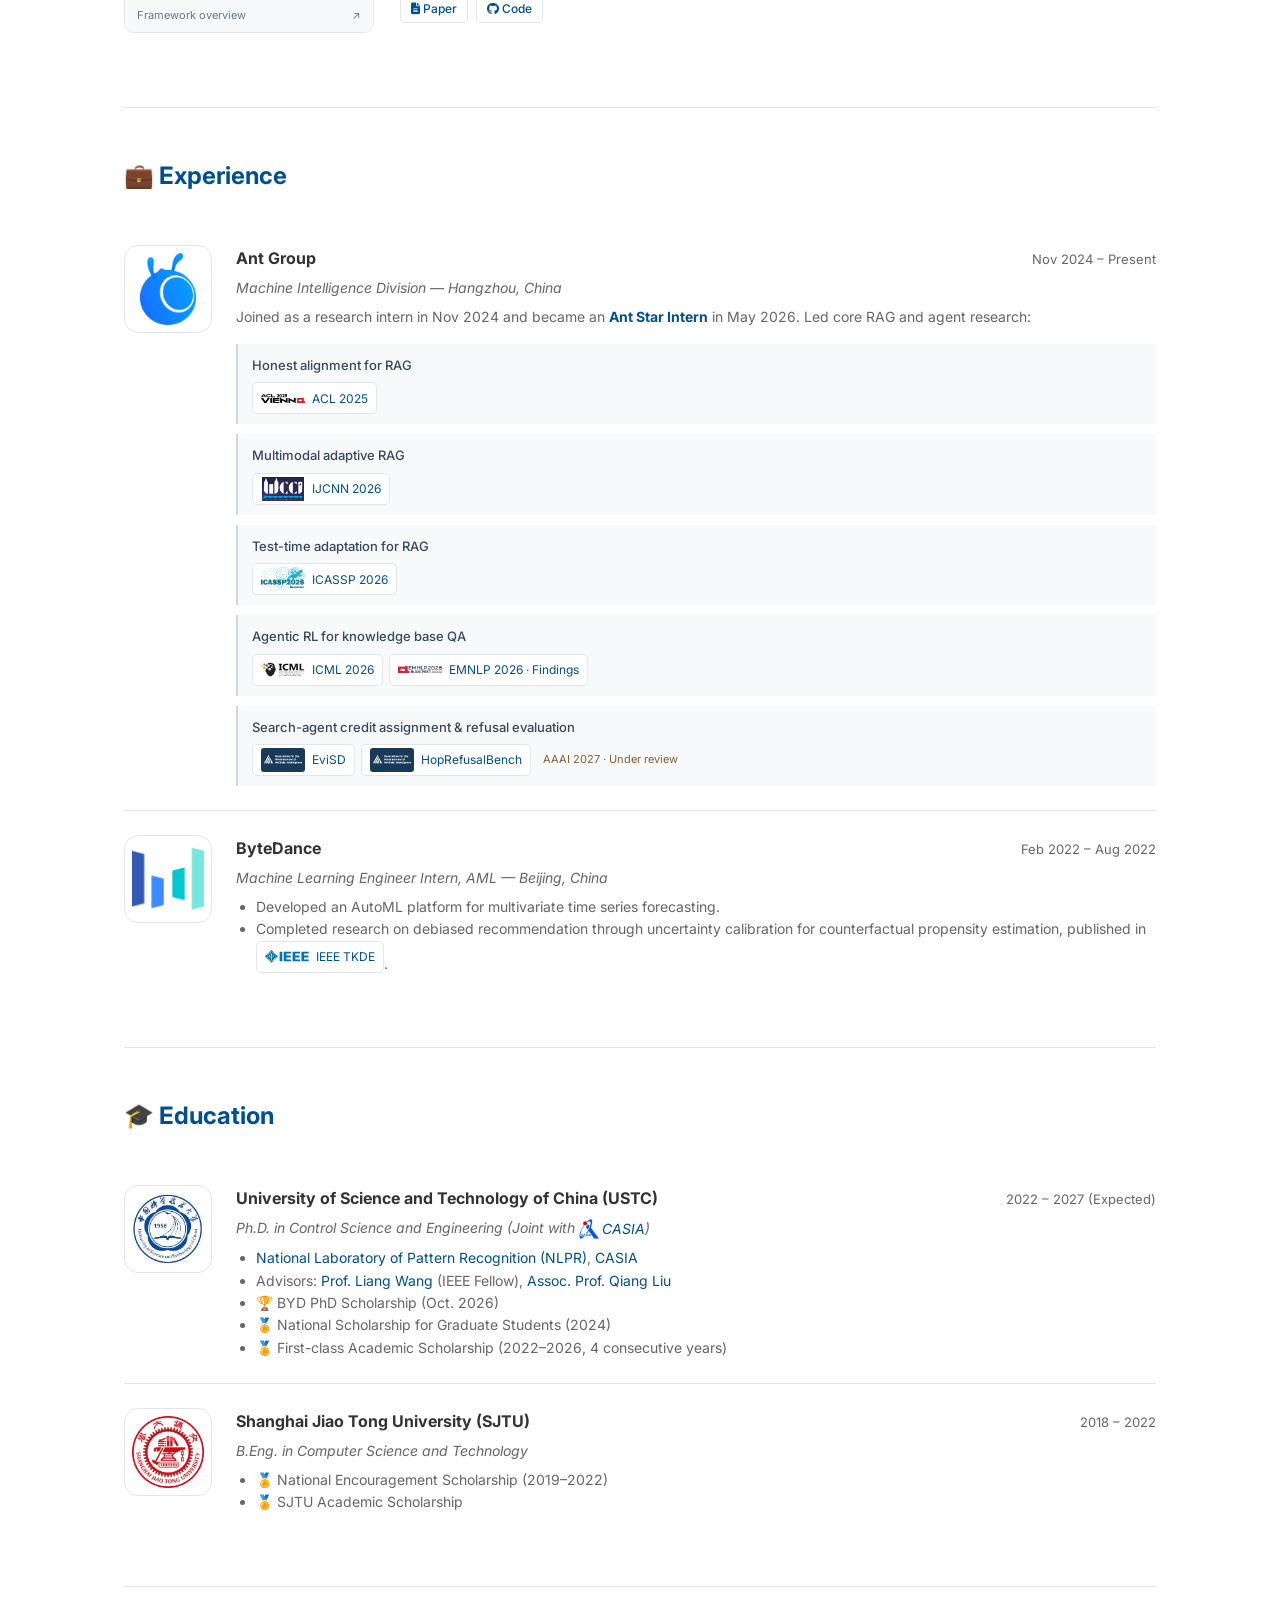
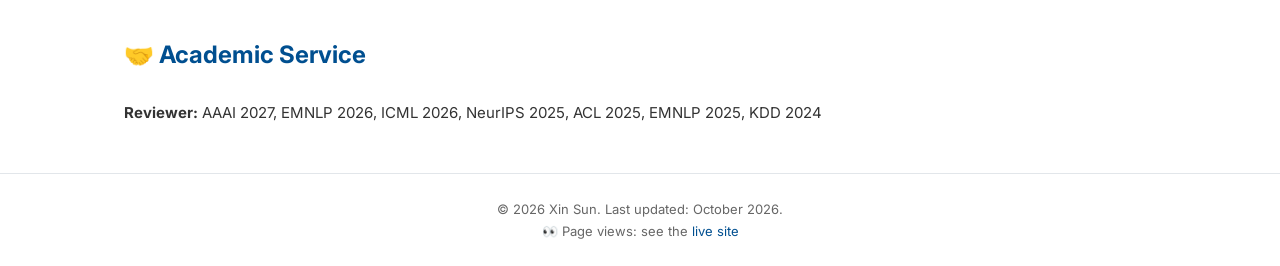
==== commit b2015d44: "Add uncertainty calibration paper code link" ====
--- a/index.html
+++ b/index.html
@@ -235,7 +235,7 @@
       <p class="pub-summary">Calibrating propensity estimates for recommendation with selection bias.</p>
       <div class="pub-authors">Wenbo Hu*, <strong>Xin Sun</strong>* <strong>(First Student Author)</strong>, Qiang Liu, Liang Wang</div>
       <div class="pub-venue"><a href="https://www.computer.org/csdl/journal/tk" class="venue-logo" target="_blank" rel="noopener noreferrer"><img src="images/logos/ieee.svg" alt="IEEE TKDE logo" loading="lazy" width="76" height="32"></a>IEEE TKDE <span class="venue-tag">CCF-A</span> <span class="venue-tag">SCI Q1</span></div>
-      <div class="pub-links"><a href="https://arxiv.org/abs/2303.12973" target="_blank" rel="noopener noreferrer"><i class="fas fa-file-alt" aria-hidden="true"></i> arXiv</a></div></div>
+      <div class="pub-links"><a href="https://arxiv.org/abs/2303.12973" target="_blank" rel="noopener noreferrer"><i class="fas fa-file-alt" aria-hidden="true"></i> arXiv</a> <a href="https://github.com/sunxin000/uncertainty4recsys" target="_blank" rel="noopener noreferrer"><i class="fab fa-github" aria-hidden="true"></i> Code</a></div></div>
     </li>
 
     <li class="pub-item" id="pub-pin-tuning">
